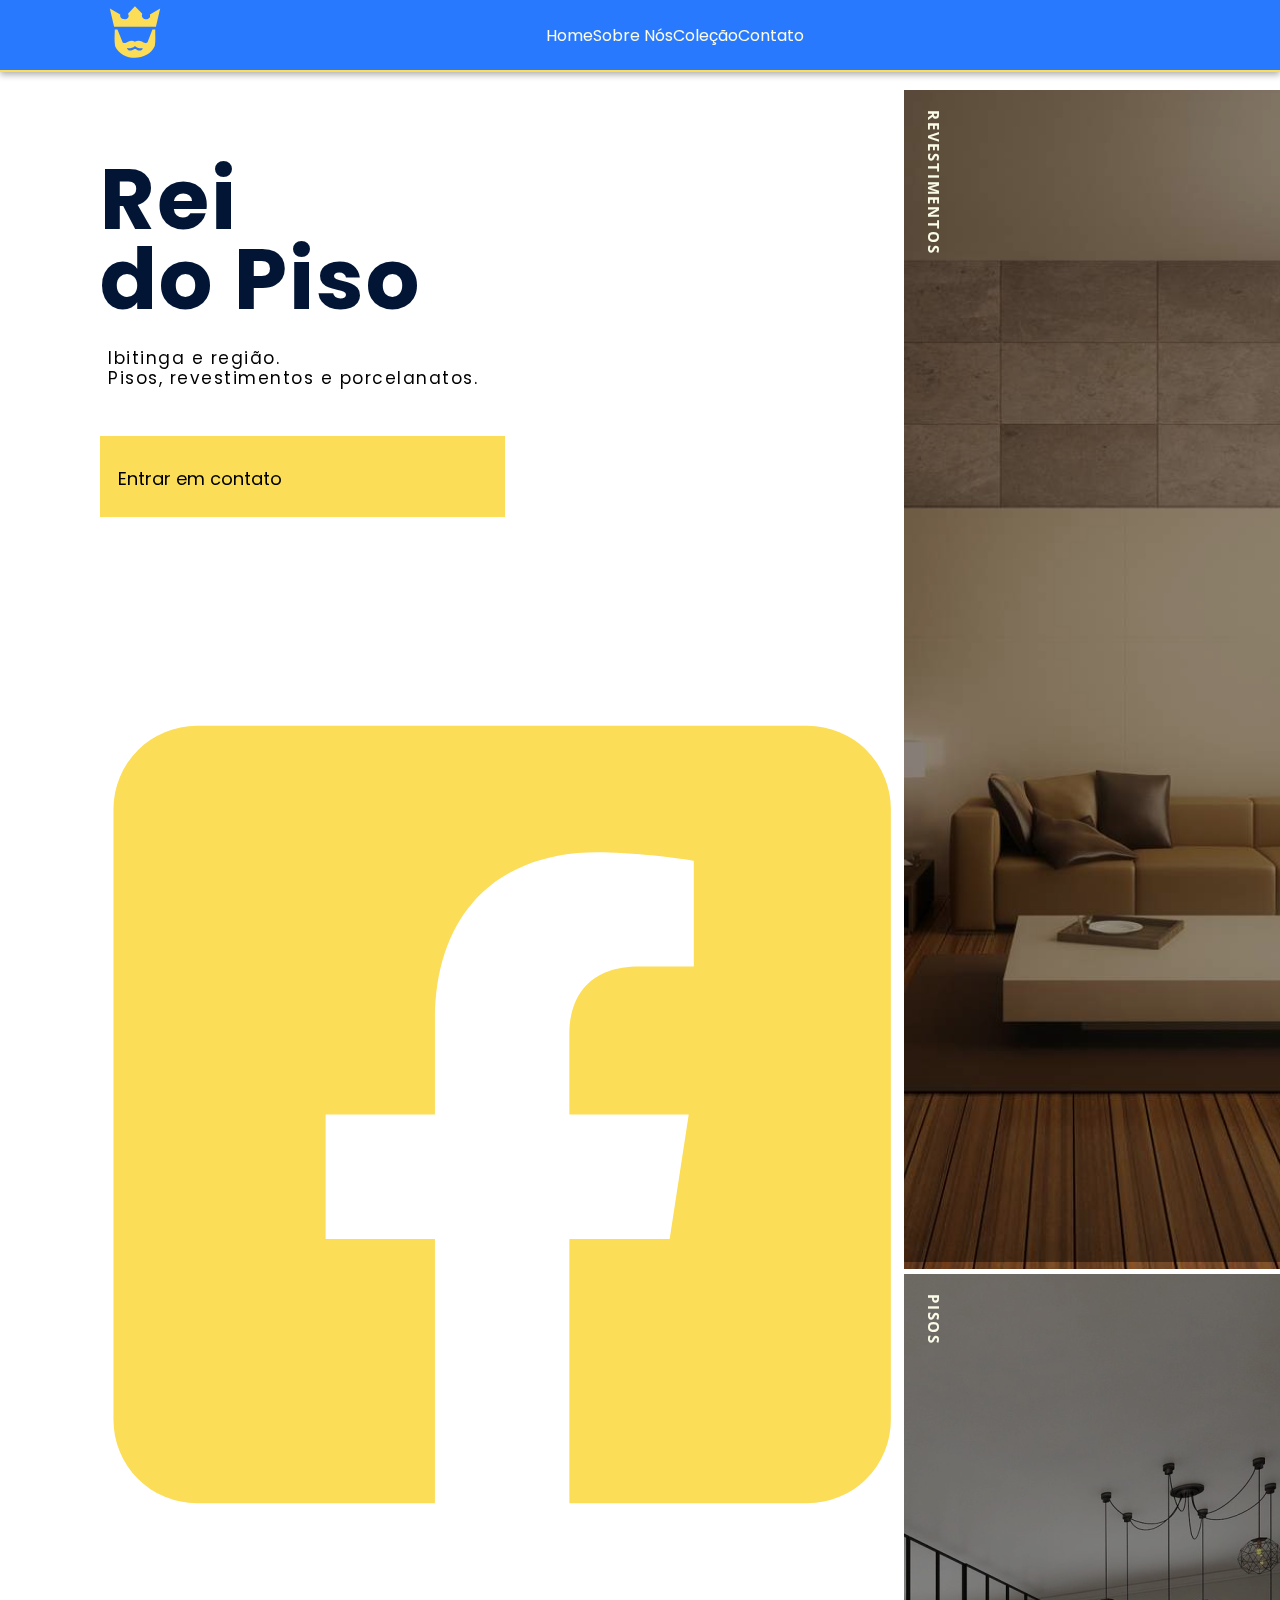
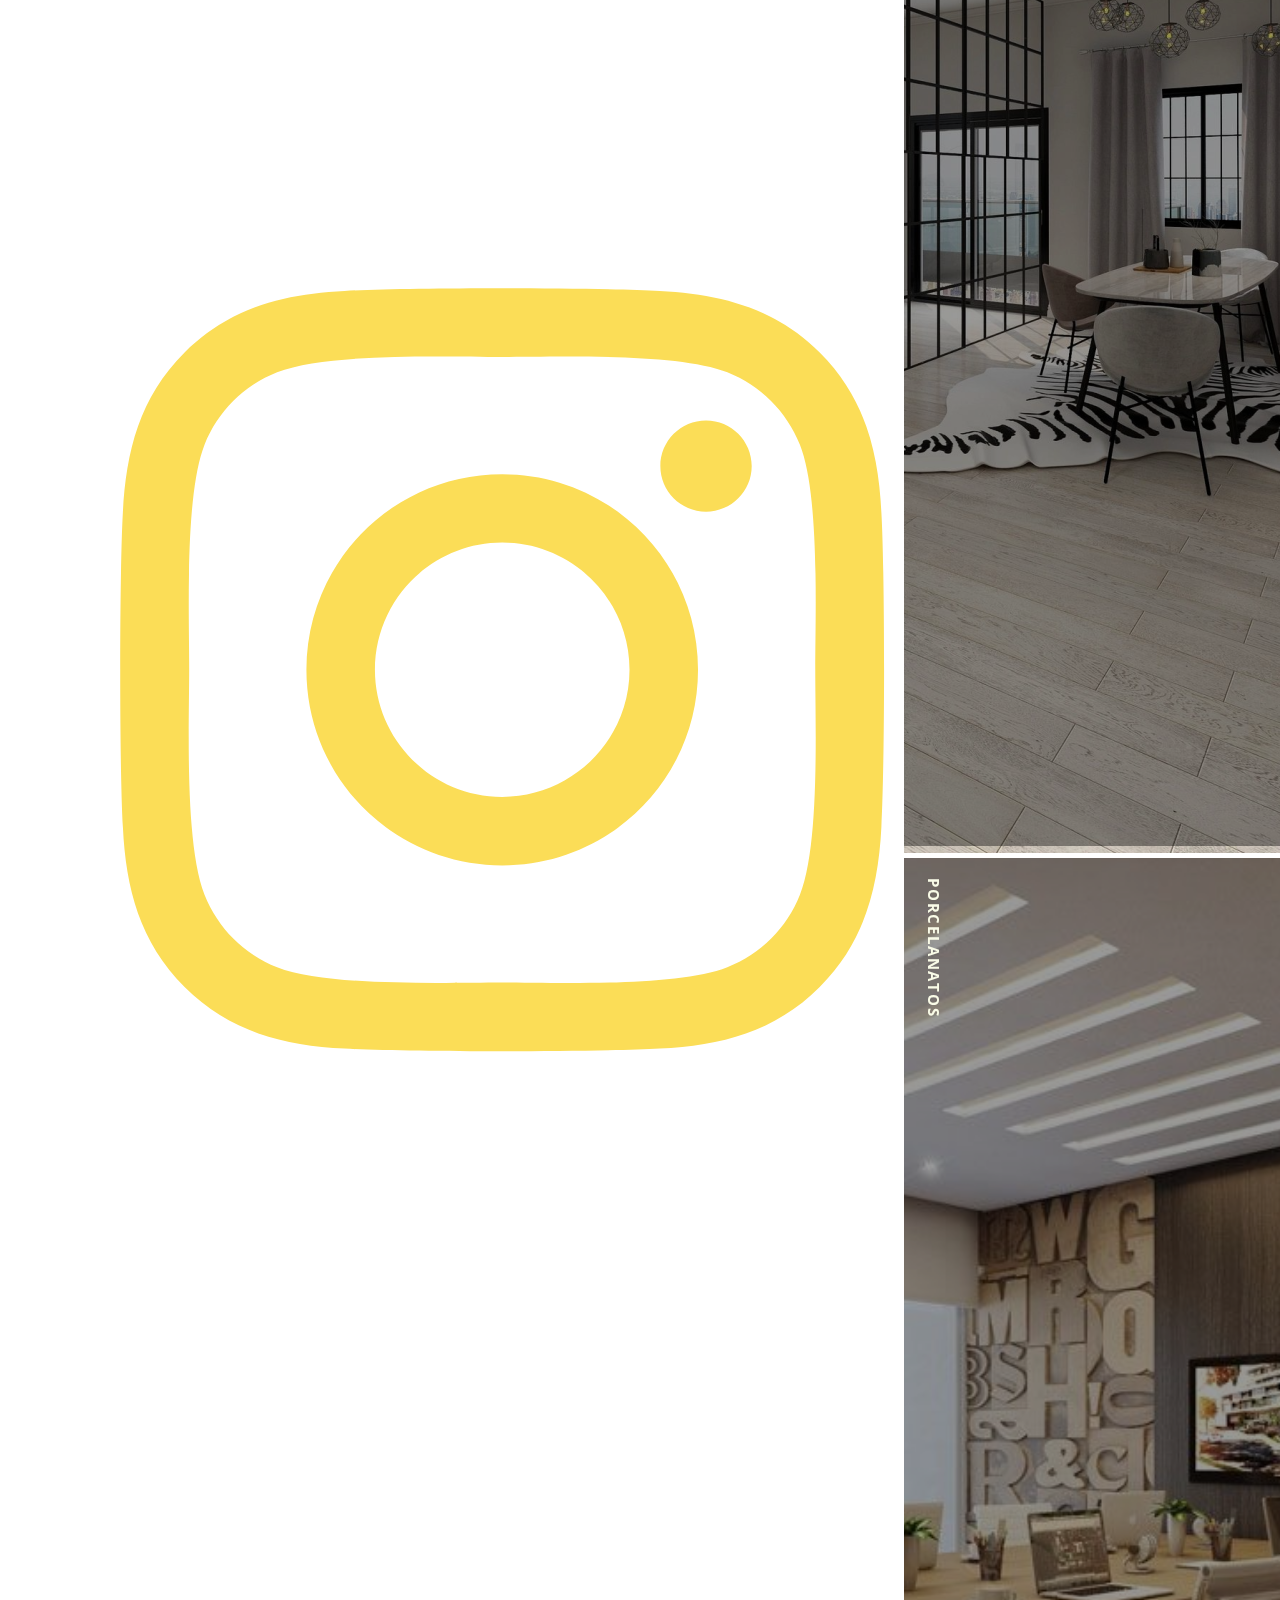
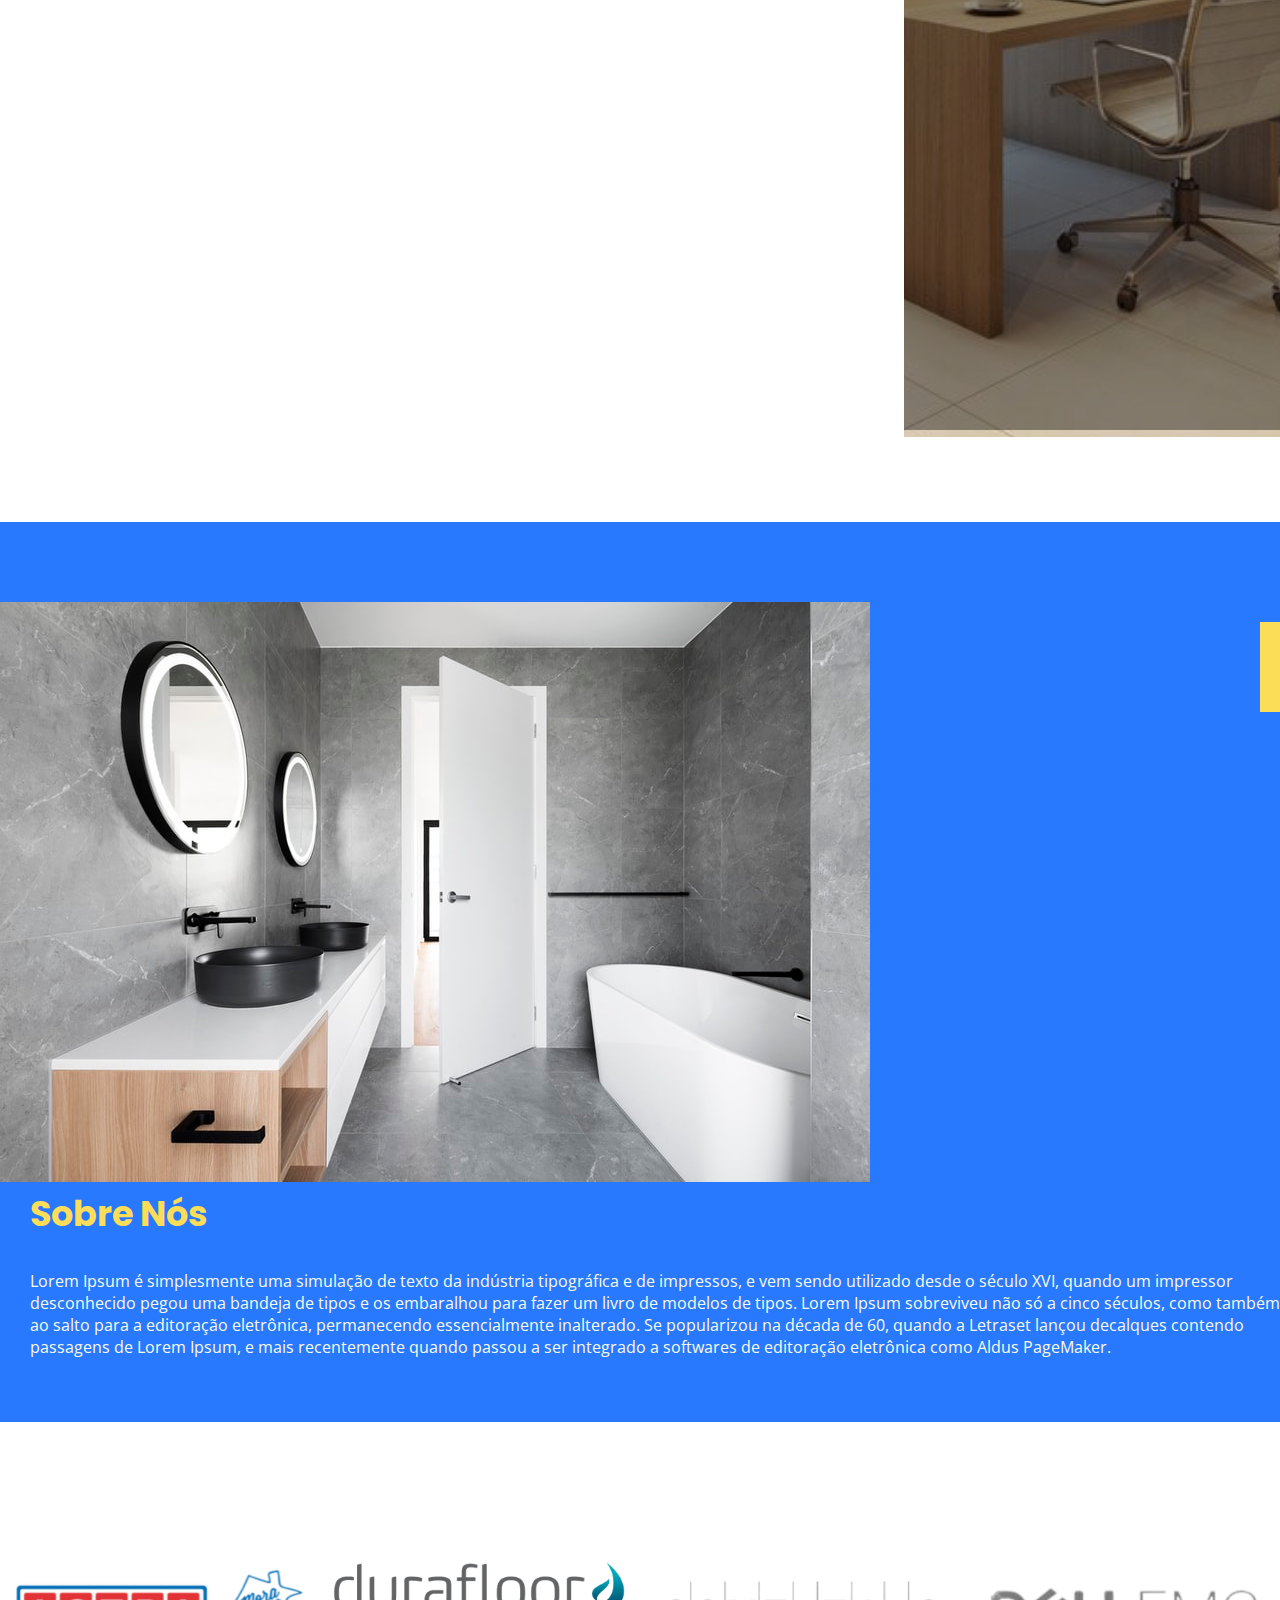
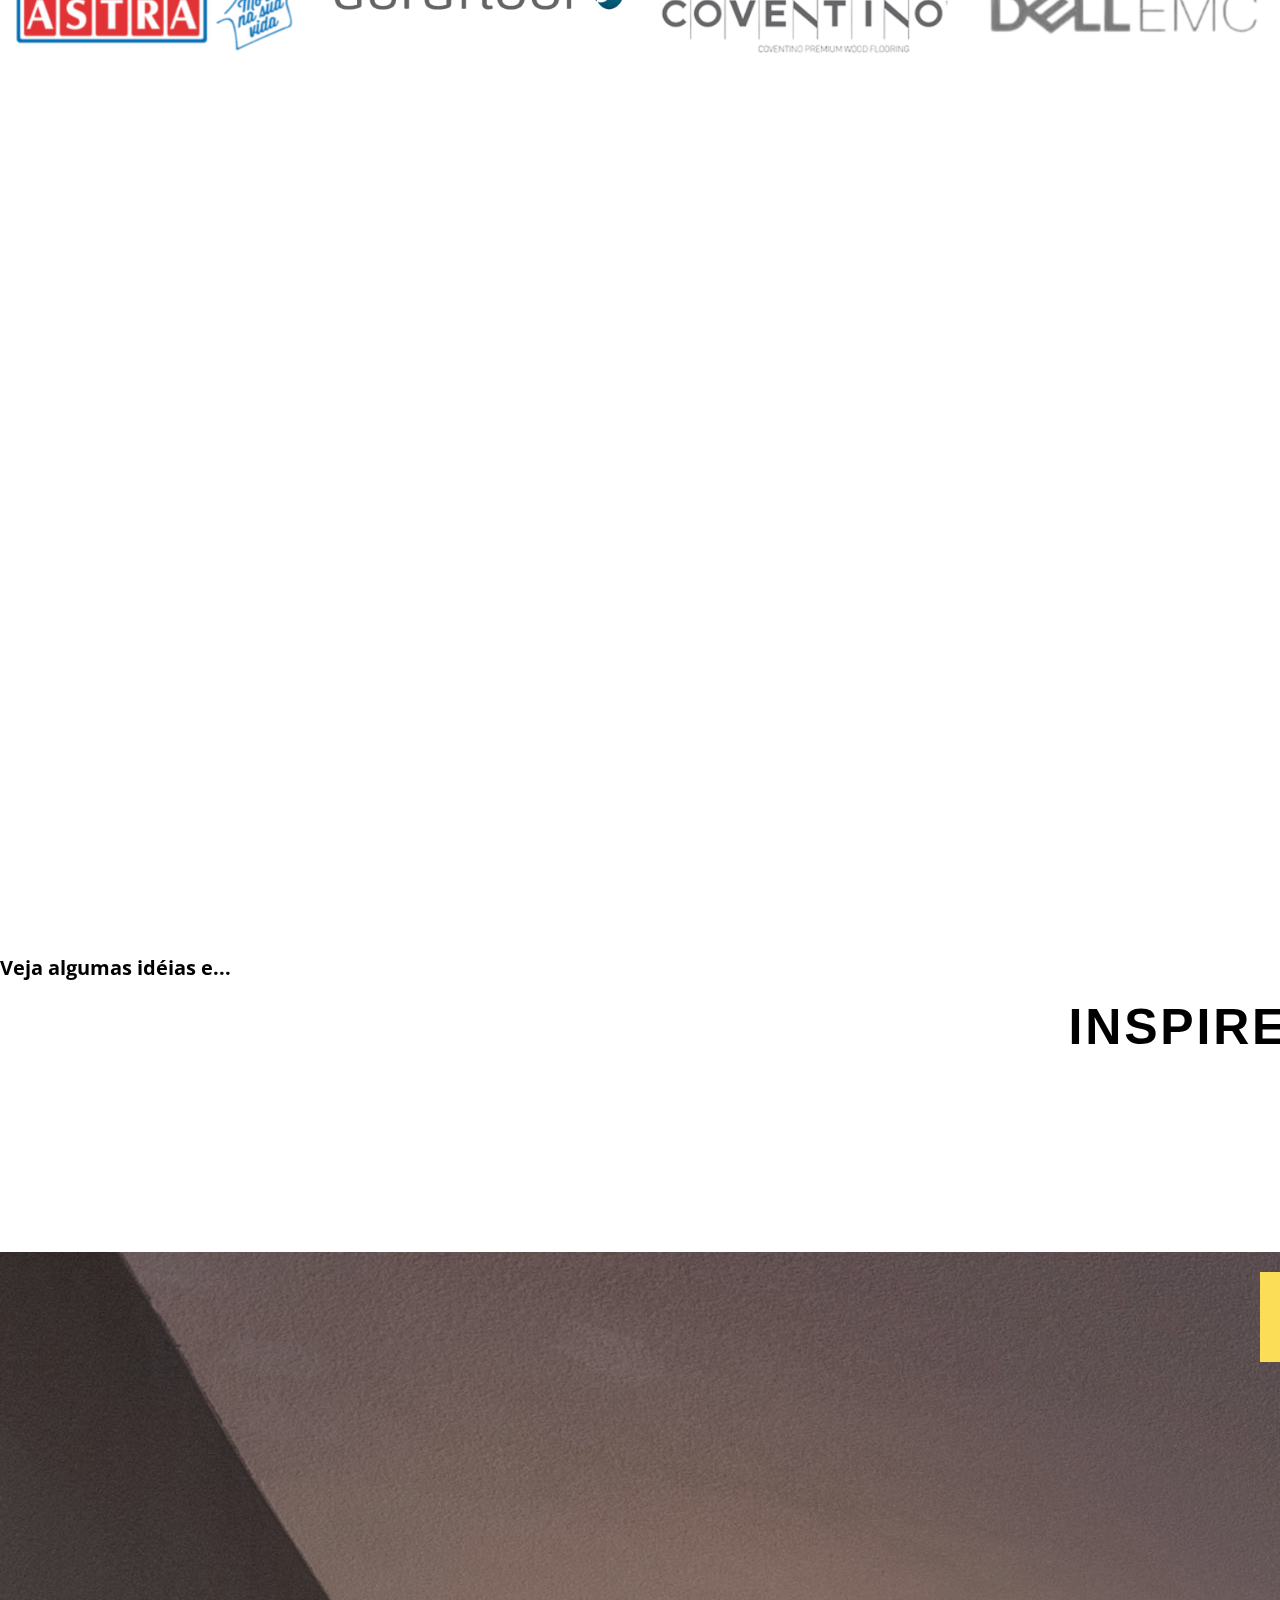
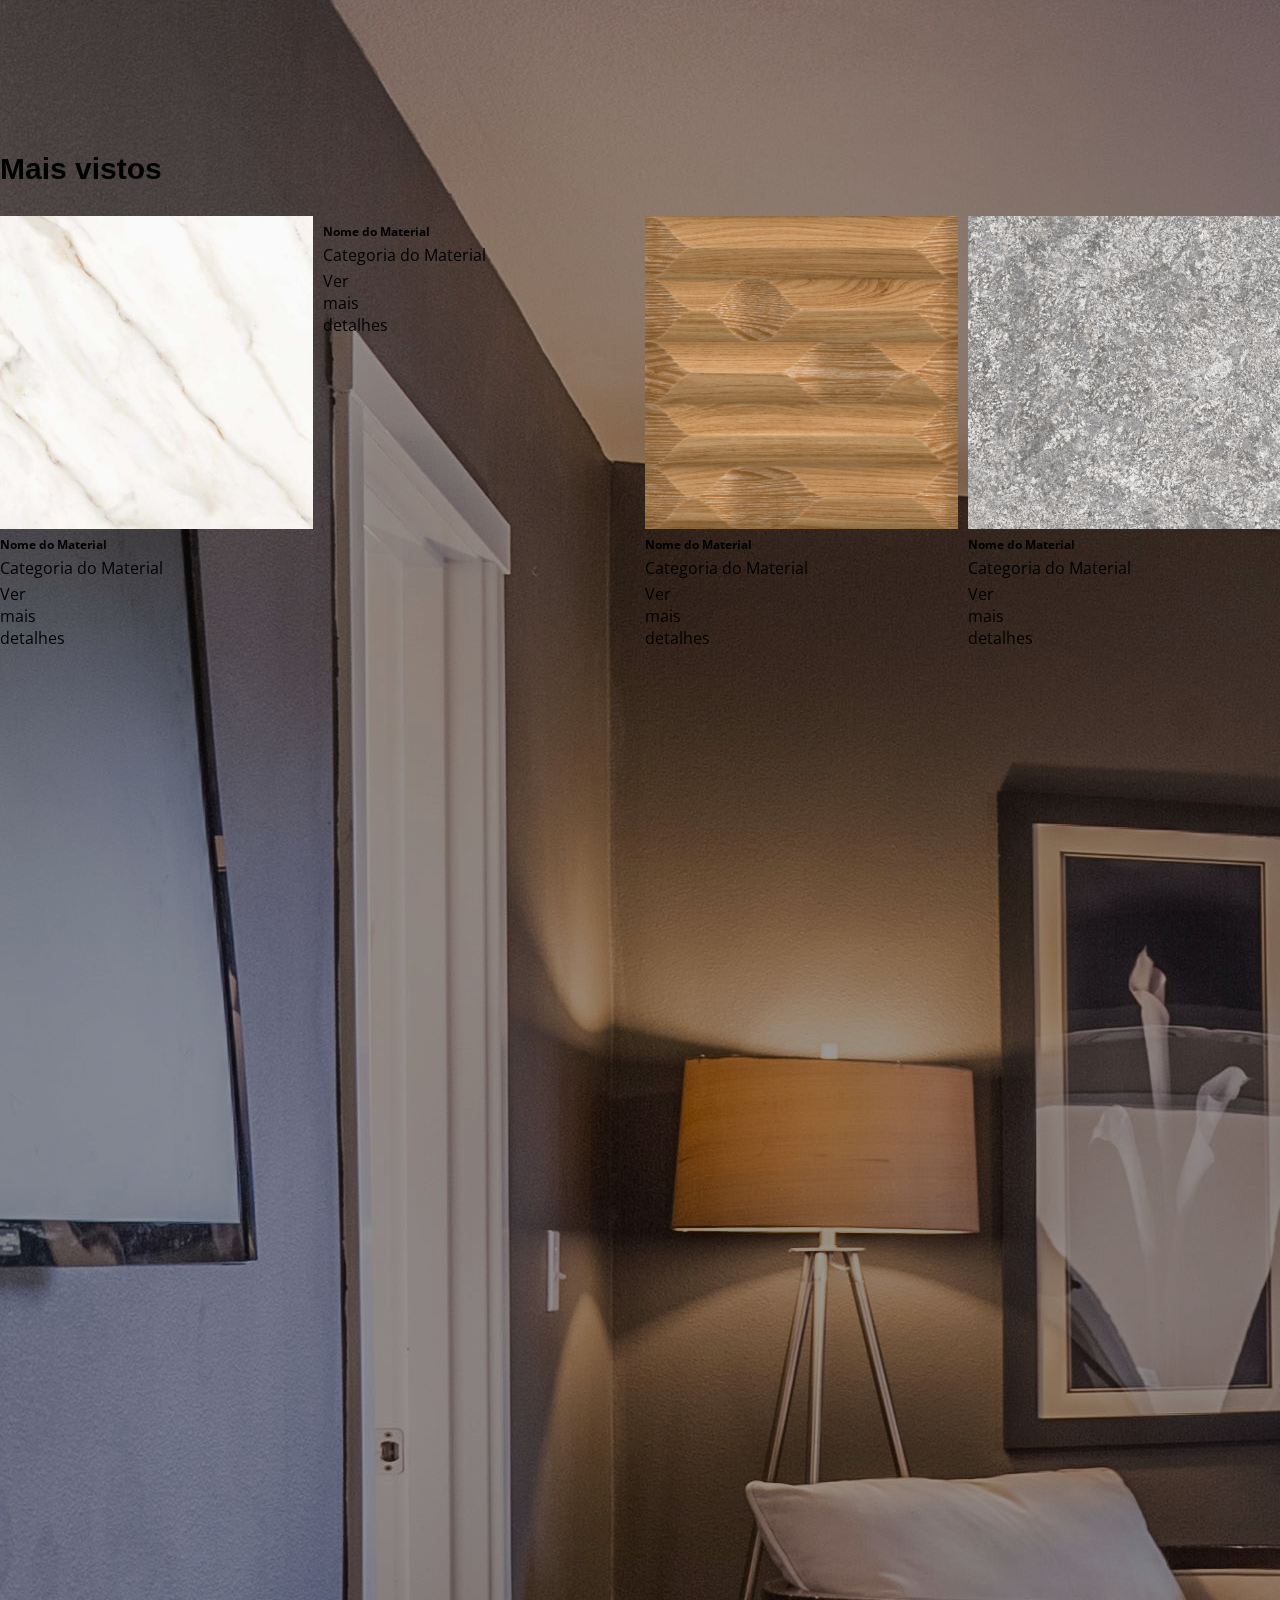
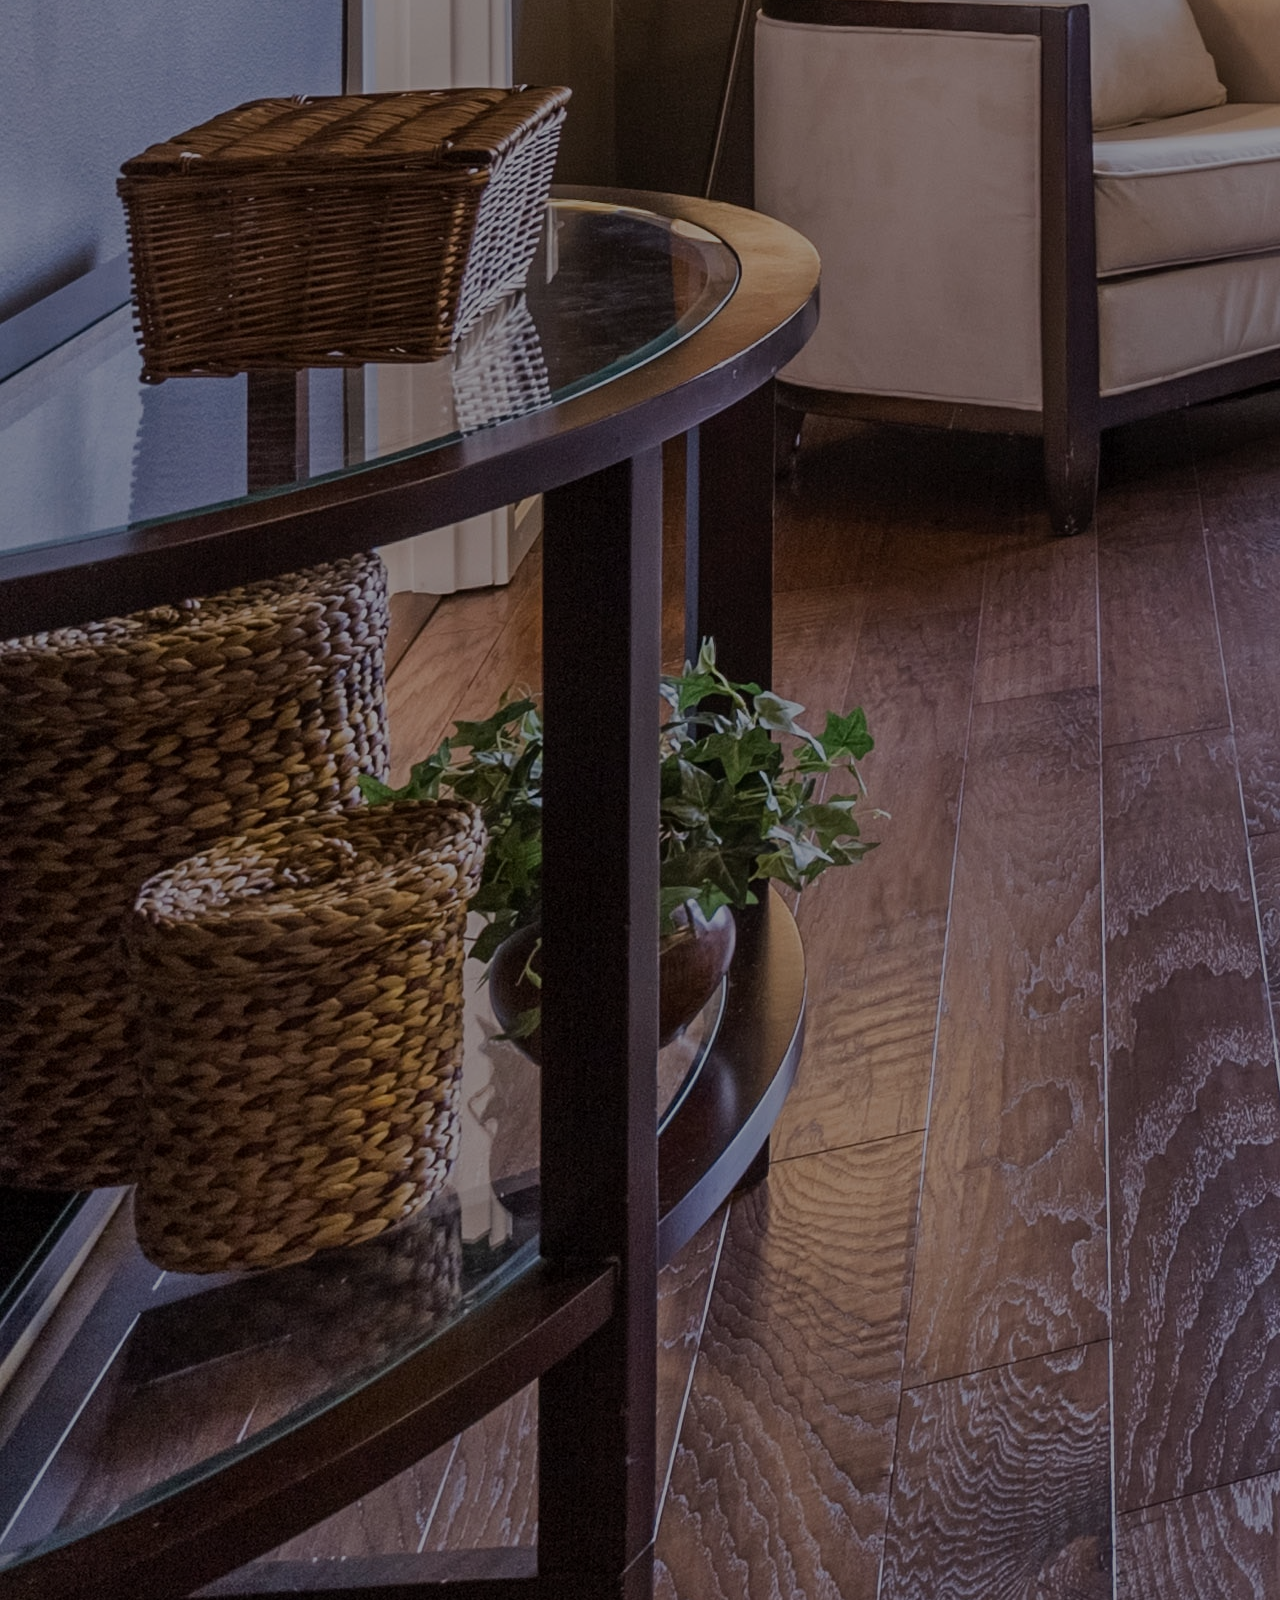
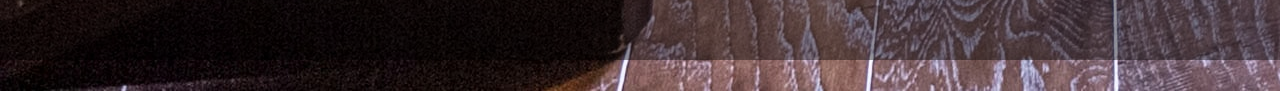
==== index.html @ 4c51e90e "Create a new sections: Home, About and Services" ====
<!DOCTYPE html>
<html lang="en">

<head>
    <meta charset="UTF-8">
    <meta http-equiv="X-UA-Compatible" content="IE=edge">
    <meta name="viewport" content="width=device-width, initial-scale=1.0">
    <title>Document</title>

    <link href="https://fonts.googleapis.com/icon?family=Material+Icons" rel="stylesheet">
    <link rel="stylesheet" href="https://cdn.jsdelivr.net/npm/bulma@0.9.3/css/bulma-rtl.min.css">

    <link rel="stylesheet" href="./assets/css/owl.carousel.min.css">
    <link rel="stylesheet" href="./assets/css/owl.theme.default.min.css">

    <link rel="stylesheet" href="./assets/css/variables.css">
    <link rel="stylesheet" href="./assets/css/global.css">
    <link rel="stylesheet" href="./assets/css/main.css">
</head>

<body>

    <header>
        <nav>
            <div class="navbar">

                <a href="#" class="brand">
                    <img class="image is-96x96" src="./assets/img/logo.svg" alt="Logo O Rei do Piso">
                </a>
                <div class="navbar-menu navbar-end">
                    <ul>
                        <li><a class="navbar-item" href="">Home</a></li>
                        <li><a class="navbar-item" href="">Sobre Nós</a></li>
                        <li><a class="navbar-item" href="">Coleção</a></li>
                        <li><a class="navbar-item" href="">Contato</a></li>
                    </ul>
                </div>

                <a role="button" class="navbar-burger end" aria-label="menu" aria-expanded="false"
                    data-target="navbarBasicExample">
                    <span aria-hidden="true"></span>
                    <span aria-hidden="true"></span>
                    <span aria-hidden="true"></span>
                </a>
            </div>
        </nav>
        <div class="hero">
            <div class="hero_caption">
                <h2>
                    Rei <br> do Piso
                </h2>
                <p>
                   Ibitinga e região. <br> Pisos, revestimentos e porcelanatos.
                </p>

                <button class="button is-my-primary">
                    Entrar em contato
                    <i class="material-icons">whatsapp</i>
                </button>

                <div class="card_my">
                    <div class="is-flex is-flex-direction-row">
                        <a href=""> <img class="image is-24x24" src="./assets/img/desenhando.svg"
                                alt="Link para o Facebook"></a>
                        <a href=""> <img class="image is-24x24" src="./assets/img/icon-instagram.svg"
                                alt="Link para o Instagram"></a>
                    </div>
                </div>

            </div>
            <div class="hero_images">
                <div class="columns">
                    <div class="column ">
                        <div class="box_relative">
                            <img src="./assets/img/bg1.png" alt="">
                            <div class="box_opacity">
                                <span>Revestimentos</span>
                            </div>
                        </div>
                    </div>
                    <div class="column ">
                        <div class="box_relative">
                            <img src="./assets/img/bg2.png" alt="">
                            <div class="box_opacity">
                                <span>Pisos</span>
                            </div>
                        </div>
                    </div>

                    <div class="column ">
                        <div class="box_relative">
                            <img src="./assets/img/bg3.png" alt="">
                            <div class="box_opacity">
                                <span>Porcelanatos</span>
                            </div>
                        </div>
                    </div>
                </div>
            </div>
        </div>
    </header>

    <section id="about">
        <div class="container">
            <div class="columns">
                <div class="column">
                    <div class="about_image">
                        <img loading="lazy" src="./assets/img/bg-about.jpg" alt="">
                        <div class="block"></div>
                    </div>
                </div>
                <div class="column">
                    <div class="about_content">
                        <h2>Sobre Nós</h2>
                        <p>
                            Lorem Ipsum é simplesmente uma simulação de texto da indústria tipográfica e de
                            impressos, e vem sendo utilizado desde o século XVI, quando um impressor desconhecido
                            pegou uma bandeja de tipos e os embaralhou para fazer um livro de modelos de tipos.
                            Lorem Ipsum sobreviveu não só a cinco séculos, como também ao salto para a editoração
                            eletrônica, permanecendo essencialmente inalterado. Se popularizou na década de 60,
                            quando a Letraset lançou decalques contendo passagens de Lorem Ipsum, e mais
                            recentemente quando passou a ser integrado a softwares de editoração eletrônica
                            como Aldus PageMaker.
                        </p>
                    </div>
                </div>
            </div>
        </div>
    </section>

    <!-- <section id="parallax mt-1">
        <img class="thumbnail" src="./assets/img/img-parallax.png" alt="image">
        
    </section> -->

    <section id="products">
        <div class="container">
            <div class="columns">
            </div>
            <div class="owl-carousel">
                <div>
                    <div class="slide_box ">
                        <figure class="image is-128x128">
                            <img src="./assets/img/brands/1.png">
                        </figure>
                    </div>
                </div>
                <div>
                    <div class="slide_box ">
                        <figure class="image is-128x128">
                            <img src="./assets/img/brands/2.png">
                        </figure>
                    </div>
                </div>
                <div>
                    <div class="slide_box ">
                        <figure class="image is-128x128">
                            <img src="./assets/img/brands/3.png">
                        </figure>
                    </div>
                </div>
                <div>
                    <div class="slide_box ">
                        <figure class="image is-128x128">
                            <img src="./assets/img/brands/4.png">
                        </figure>
                    </div>
                </div>
                <div>
                    <div class="slide_box ">
                        <figure class="image is-128x128">
                            <img src="./assets/img/brands/5.png">
                        </figure>
                    </div>
                </div>
                <div>
                    <div class="slide_box ">
                        <figure class="image is-128x128">
                            <img src="./assets/img/brands/6.png">
                        </figure>
                    </div>
                </div>
            </div>
        </div>
    </section>

    <section id="inspiration">
        <div class="container">
            <div class="columns">
                <div class="column is-two-fifths">
                    <div class="inspiration_caption">
                        <h3>Veja algumas idéias e...</h3>
                        <span>INSPIRE-SE</span>
                        <!-- <p>
                          Lorem ipsum dolor sit amet consectetur adipisicing elit. Magnam provident et 
                          sapiente velit autem libero. Animi voluptates blanditiis eum fuga.
                      </p> -->
                    </div>
                </div>
                <div class="column">
                    <div class="inspiration_image">
                        <img src="./assets/img/bg-inspiration.jpg" alt="">
                        <div class="block"></div>
                        <div class="box_opacity"></div>
                    </div>
                </div>
            </div>
        </div>
    </section>

    <section id="specials">
        <div class="container">
            <div class="columns">
                <div class="column is-justify-content-center is-flex">
                    <h2>Mais vistos</h2>
                </div>
            </div>
            <div class="columns owl-carousel">
                <div class="column ">
                    <div class="box ">
                        <img src="./assets/img/products/porcelanato1.jpg" alt="">
                        <div class="box_card">
                            <h3>Nome do Material</h3>
                        </div>
                        <div class="box_card">
                            <span>Categoria do Material</span>
                        </div>
                        <div class="box_card">
                            <a href="">
                                Ver mais detalhes
                                <i class="material-icons">arrow_right_alt</i>
                            </a>
                        </div>
                    </div>
                </div>
                <div class="column ">
                    <div class="box ">
                        <img src="./assets/img/products/piso2.jpg" alt="">
                        <div class="box_card">
                            <h3>Nome do Material</h3>
                        </div>
                        <div class="box_card">
                            <span>Categoria do Material</span>
                        </div>
                        <div class="box_card">
                            <a href="">
                                Ver mais detalhes
                                <i class="material-icons">arrow_right_alt</i>
                            </a>
                        </div>
                    </div>
                </div>
                <div class="column ">
                    <div class="box ">
                        <img src="./assets/img/products/piso3.jpg" alt="">
                        <div class="box_card">
                            <h3>Nome do Material</h3>
                        </div>
                        <div class="box_card">
                            <span>Categoria do Material</span>
                        </div>
                        <div class="box_card">
                            <a href="">
                                Ver mais detalhes
                                <i class="material-icons">arrow_right_alt</i>
                            </a>
                        </div>
                    </div>
                </div>
                <div class="column ">
                    <div class="box ">
                        <img src="./assets/img/products/piso4.jpg" alt="">
                        <div class="box_card">
                            <h3>Nome do Material</h3>
                        </div>
                        <div class="box_card">
                            <span>Categoria do Material</span>
                        </div>
                        <div class="box_card">
                            <a href="">
                                Ver mais detalhes
                                <i class="material-icons">arrow_right_alt</i>
                            </a>
                        </div>
                    </div>
                </div>
                <div class="column ">
                    <div class="box ">
                        <img src="./assets/img/products/piso5.jpg" alt="">
                        <div class="box_card">
                            <h3>Nome do Material</h3>
                        </div>
                        <div class="box_card">
                            <span>Categoria do Material</span>
                        </div>
                        <div class="box_card">
                            <a href="">
                                Ver mais detalhes
                                <i class="material-icons">arrow_right_alt</i>
                            </a>
                        </div>
                    </div>
                </div>
                <div class="column ">
                    <div class="box ">
                        <img src="./assets/img/products/piso6.jpg" alt="">
                        <div class="box_card">
                            <h3>Nome do Material</h3>
                        </div>
                        <div class="box_card">
                            <span>Categoria do Material</span>
                        </div>
                        <div class="box_card">
                            <a href="">
                                Ver mais detalhes
                                <i class="material-icons">arrow_right_alt</i>
                            </a>
                        </div>
                    </div>
                </div>
            </div>
        </div>
    </section>




    <!-- <section id="contact">
    <div class="container">
        <div class="columns">
            <div class="column">
                <iframe src="https://www.google.com/maps/embed?pb=!1m18!1m12!1m3!1d3705.627909567377!2d-48.82156828542848!3d-21.755946403285996!2m3!1f0!2f0!3f0!3m2!1i1024!2i768!4f13.1!3m3!1m2!1s0x94bf29dd7a917c59%3A0x755dd295fdf55a35!2sAv.%20Jo%C3%A3o%20Silvestre%20Cust%C3%B3dio%2C%20782%20-%20Bela%20Vista%2C%20Ibitinga%20-%20SP%2C%2014940-000!5e0!3m2!1spt-BR!2sbr!4v1643736384553!5m2!1spt-BR!2sbr" width="600" height="450" style="border:0;" allowfullscreen="" loading="lazy"></iframe>
            </div>
            <div class="column">
                <div class="box">

                </div>
            </div>
        </div>
    </div>
</section> -->

    <script src="./assets/js/jquery.js"></script>
    <script src="./assets/js/owl.carousel.min.js"></script>
    <script src="./assets/js/scriptOwlCarousel.js"></script>
    <script src="./assets/js/simpleParallax.min.js"></script>
    <script src="./assets/js/parallax.js"></script>
</body>

</html>
---- assets/css/variables.css ----
/* :root{
        --body_bg_color: #22212C;
        --text_color: #d1cee1;
        --bg_cards: #302F3D;
        --bg_techs: #CB92B1;
        --amber: #fbdd57;   
        --text_dark: #837e9f;
}

:root{
        --body_bg_color: #2979ff;
        --text_color: #0a0833;
        --bg_cards: #302F3D;
        --bg_techs: #CB92B1;
        --amber: #fbdd57;   
        --text_dark: #837e9f;
        --primary_color:#283593;
        --light_text:#f0eef6;
} */

:root{
        --primary_color: #2979ff;
        --text_light:  #f9fbe7;
        --text_grey: #837e9f;
        --text_black: #263238;
        --text_details: #fbdd57;
        --text_hover: #CB92B1;
        --text_tile: #021535;


        --bg-light: #fafafa;

}
---- assets/css/global.css ----
@import url('https://fonts.googleapis.com/css2?family=Open+Sans&family=Poppins:wght@500;700&display=swap');

/* 
font-family: 'Open Sans', sans-serif;
font-family: 'Poppins', sans-serif;
 */

 *{
     margin: 0;
     padding: 0;
     box-sizing: border-box;
     border: none;
     text-decoration: none;
     list-style: none;
 }

 body{
    height: 100vh;
    background: var(--bg_light);
 }
 html{
    font-size: 62.5%;
    scroll-behavior: smooth;
 }
 :target {
    scroll-margin-top: .8em;
  }
 body,
button,
input,
textarea{
    /* intervalo de tamanho min, padrão e máximo */
   font-size: clamp(14px, 1.6rem, 2vw);
   font-family: 'Open Sans', sans-serif;
}
 .column-0{
     padding: 0;
     margin: 0;
 }

 .is-my-primary{
     background: var(--text_details);
     border: var(--amber);
     
 }
 .shadow{
    filter: drop-shadow(0px 4px 4px rgba(0, 0, 0, 0.25));
 }
 .box_relative{
     position: relative;
 }
 .mt-1{
     margin-top: 5rem!important;
 }
 .box{
     background: var(--light_text);
 }
 .button{
     padding: 2.5rem 1.8rem;
     font-size: 1.8rem!important;
     font-weight: 400;
     font-family: 'Poppins', sans-serif;
 }
 .button i{
     margin-left: .8rem;
 }


 .scroll,
section{
 position: relative;
 width: 100%;
 height: 100%;
 left: 0;
 top: 0;
 transition: all .6s ease-in-out;
 -webkit-transition: all .6s ease-in-out;
}
---- assets/css/main.css ----
/*----------------- NAVBAR ----------------- */
.navbar {
    width: min(1380px, 100%);
    height: 7.2rem;
    background: var(--primary_color);
    display: flex;
    justify-content: space-between;
    padding: .9rem 10rem;
    align-items: center;
    margin-bottom: 1rem;
    border-bottom: 2px solid var(--text_details);
    filter: drop-shadow(0px 3px 3px rgba(0, 0, 0, 0.3));
    position: fixed;
}

.navbar ul {
    display: flex;
}

.navbar a {
    color: var(--text_light);
    font-family: 'Poppins', sans-serif;

}
.navbar a:hover {
   background: var(--primary_color);
   color: var(--text_details);
   transition: ease .7s;
}
.navbar a.brand img{
   width: 7rem;
   height: 7rem;
}



/*------------------ HERO --------------------- */

.hero {
    width: min(138rem, 100%);
    max-width: 1380px;
    display: flex;
    flex-direction: row;
    padding: 9rem 10rem 0 10rem;

}

.hero_caption {
    flex: 1;
    margin-top: 7rem;
    position: relative;
}

.hero_caption h2 {
    font-size: 8.5rem;
    font-family: 'Poppins', sans-serif;
    font-weight: 700;
    letter-spacing: .2rem;
    color: var(--text_tile);
    line-height: 8rem;

}

.hero_caption span {
    font-size: 2.5rem;
    font-weight: 700;
    display: block;
    margin: 1rem;
 
}
.hero_caption p {
    font-size: 1.7rem;
    line-height: 2rem;
    letter-spacing: 1.5px;
    margin: 2rem 0 4rem 0;
    font-family: 'Poppins', sans-serif;
    padding: .8rem;
}

.hero_images {
    flex: 2;
}
.hero_images span{
    color: var(--text_light);
}
.box_opacity {
    position: absolute;
    background: rgba(0, 0, 0, .4);
    width: 100%;
    min-height: 99%;
    top: 0;
    left: 0;
    cursor: pointer;
    transition: ease 1s;
}

.box_opacity:hover {
    transition: ease 1s;
    background: rgba(0, 0, 0, .9);
}

.box_opacity span {
    writing-mode: vertical-rl;
    text-transform: uppercase;
    padding: 2rem;
    font-size: 1.5rem;
    font-weight: 700;
    letter-spacing: 1.8px;
}

.box_social{
    display: flex;
    align-items: center;
    color: var(--text_dark);
}
.box_social a{
    color: var(--text_black);
    font-size: 1.5rem;
}
.box_social a:hover{
    color: var(--text_hover);
    transition: color .3s;
}
.box_social img{
  margin-right: 1.6rem;
}
.card_my {
    background: var(--body_bg_color);
    margin-top:3.5rem;
    box-shadow: none;
}

.card_my div {
    padding: .5rem;
    font-size: .95rem;
}

/*-------------------------- ABOUT --------------------------*/
#about {
    margin: 8rem 0;
    padding: 8rem 0;
    background: var(--primary_color);
}

.about_image {
    position: relative;
}

.block {
    width: 4rem;
    min-height: 9rem;
    background: var(--text_details);
    position: absolute;
    top: 2rem;
    right: -2rem;
    z-index: 1000;
}
.block.small{
    width: 4rem;
    min-height: 9rem;
    background: var(--text_details);
    position: absolute;
    top: 3rem;
    right: 1rem;
    z-index: 1000;
}

.about_content {
    padding-left: 3rem;
}

.about_content h2 {
    font-size: 3.5rem;
    font-family: 'Poppins', sans-serif;
    color: var(--text_details);
    margin-bottom: 3rem;
}
.about_content p {
    font-size: 1.6rem;
    color: var(--text_light);
}

/*--------------------------- SERVICES ----------------------------- */
#services{
    margin: 8rem 0;
    padding: 8rem 0; 
}
.box_service{
    display: flex;
    flex-direction: column;
}
.service_item{
    display: flex;
    align-items: center;
    margin-bottom: 4.5rem;
    border-bottom: 2px solid var(--text_light);
    padding-bottom: 2rem;
}
.service_icon{
    width: 6rem;
    height: 6rem;
    border-radius: 50%;
    background: var(--primary_color);
    display: flex;
    align-items: center;
    justify-content: center;
}
.service_icon i{
  color: var(--text_details);
  font-size: 3rem;
}
.service_caption{
    margin-left: 2rem;
}
.service_caption span{
   font-size: 2.8rem;
   cursor: pointer;
   transition: color .3s;
}
.service_caption span:hover{
   color: var(--text_hover);
}
.tab_services{
    display: none;
}
.tab_services figure{
    padding: 2rem;
    margin-top: -2rem;
    filter: drop-shadow(2px 6px 6px rgba(0, 0, 0, 0.4));
}
.tab_services h2{
    font-size: 3.5rem;
    font-family: 'Poppins', sans-serif;
    color: var(--text_tile);
    margin-bottom: 3rem;
}
.tab_services button{
    margin-top: 2rem;
}




#products {
    margin-top: 5rem;
    /* background: var(--bg_cards); */
    padding-top: 5rem;
    margin-top: 0;
}

#products h2 {
    font-size: 3rem;
    /* margin-left: 1rem; */
    font-family: 'Merriweather Sans', sans-serif;
    color: var(--amber);
}

.products_box {
    margin-top: 5rem;
}

.slide_box {
    display: flex;
    justify-content: center;
    align-items: center;
    padding: 1rem;
}

.slide_box img {
    width: 20%;
}

#parallax {
    width: 100%;
    min-height: 10rem;
    margin-top: 5rem;

}

.owl-dot {
    background: var(--bg_techs);
}

#exemples {
    margin-top: 5rem;
}

.inspiration_image {
    position: relative;
}

.inspiration_caption {
    position: relative;
    display: flex;
    align-items: center;
    min-height: 50vh;

}

.inspiration_caption p {
    margin-top: 12rem;
}

.inspiration_caption h3 {
    margin-top: -12rem;
    font-size: 2rem;
    /* color: var(--amber); */
}

.inspiration_caption span {
    font-size: 5rem;
    font-family: 'Merriweather Sans', sans-serif;
    font-weight: 700;
    line-height: 15px;
    letter-spacing: 2.8px;
    position: absolute;
    right: -10rem;
    z-index: 999;
    color: var(--amber);
}
#specials{
    padding-top: 5rem;
}
#specials h2{
    font-size: 3rem;
    /* margin-left: 1rem; */
    font-family: 'Merriweather Sans', sans-serif;
    margin-bottom: 3rem;

}
.box_card{
    display: flex;
    align-items: center;
    padding: .2rem 0;
}
.box_card h3 {
    font-weight: 700;
    color: var(--text_color);
    font-size: 1.2rem;
    margin-top: .5rem;
    max-width: 25ch;
    overflow: hidden;
    text-overflow: ellipsis;
    white-space: nowrap;
}
.box_card span {
   color: var(--text_dark);
}
.box_card a {
   color: var(--text_color);
   font-weight: 400;
   display: flex;
   align-items: center;
}
.box_card a:hover {
   color: var(--bg_techs);
}
.box_card a i{
   font-size: 2rem;
   margin-left: 1rem;
}
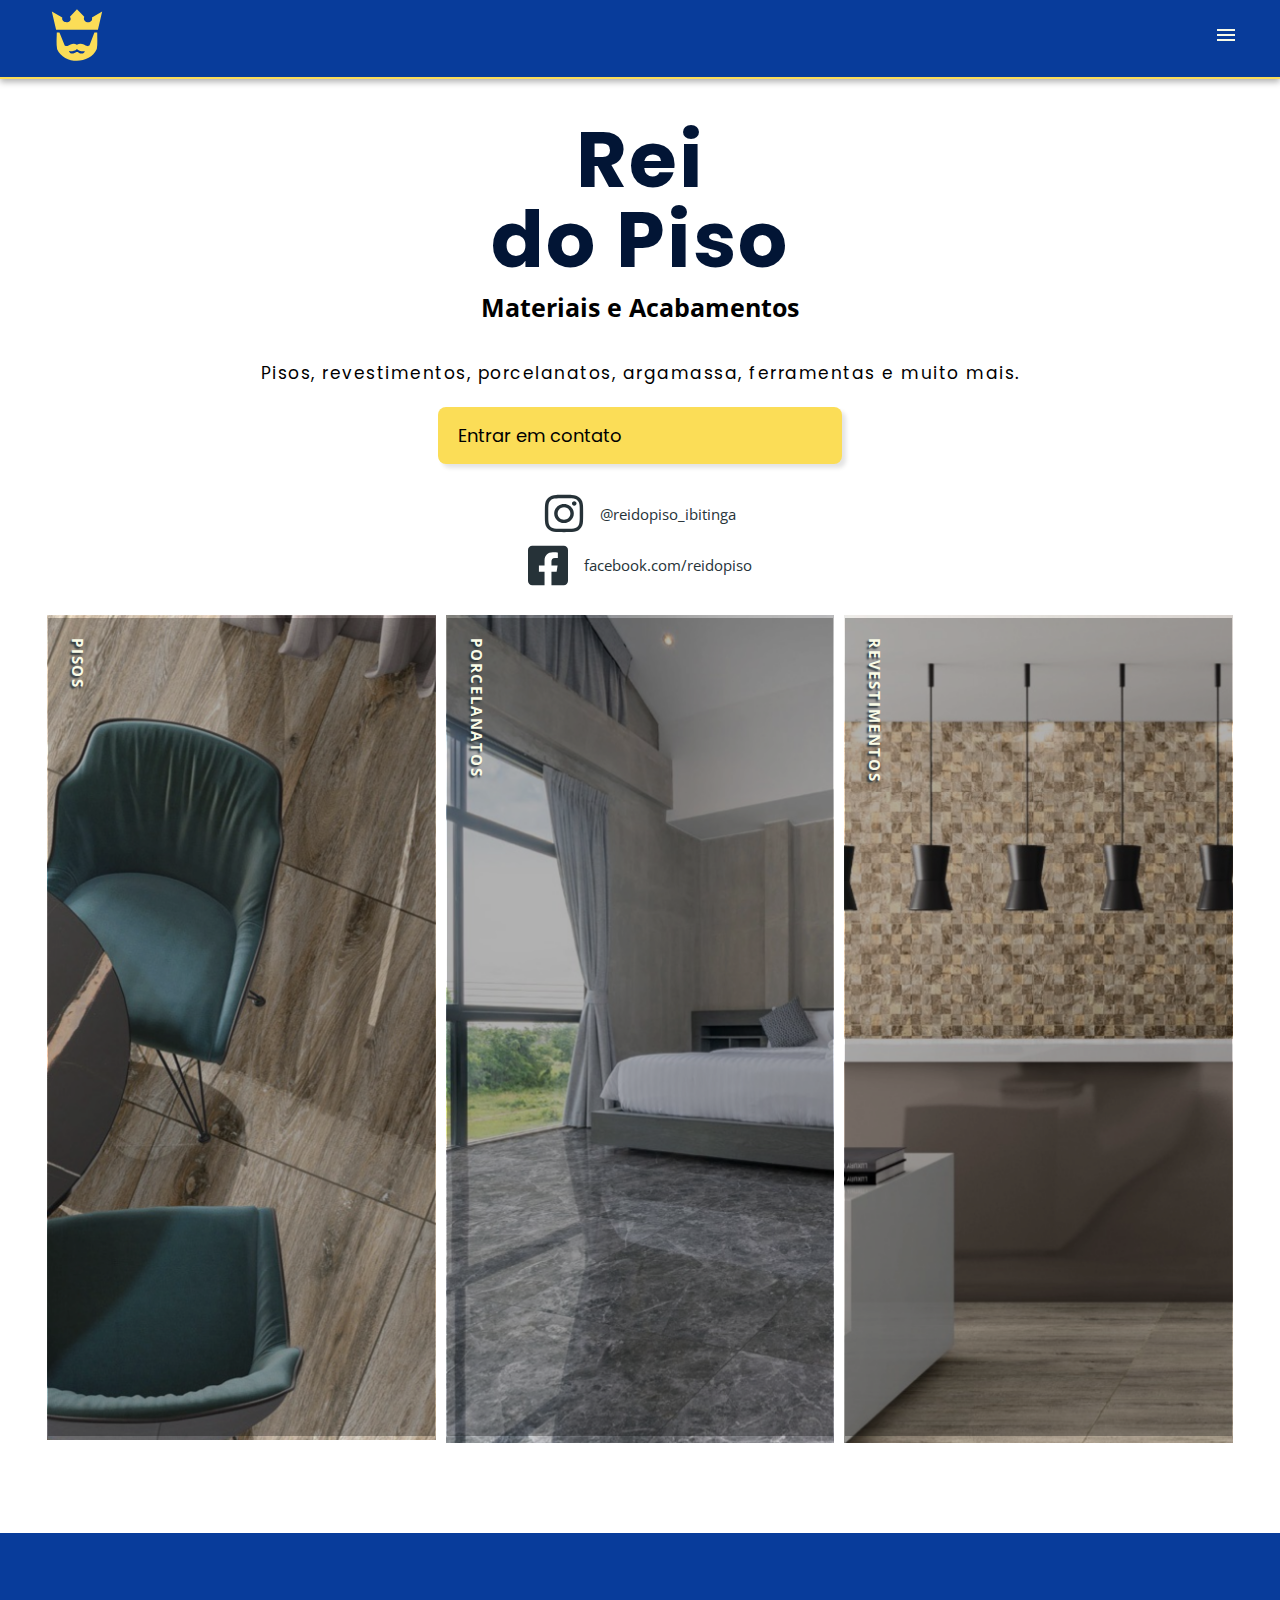
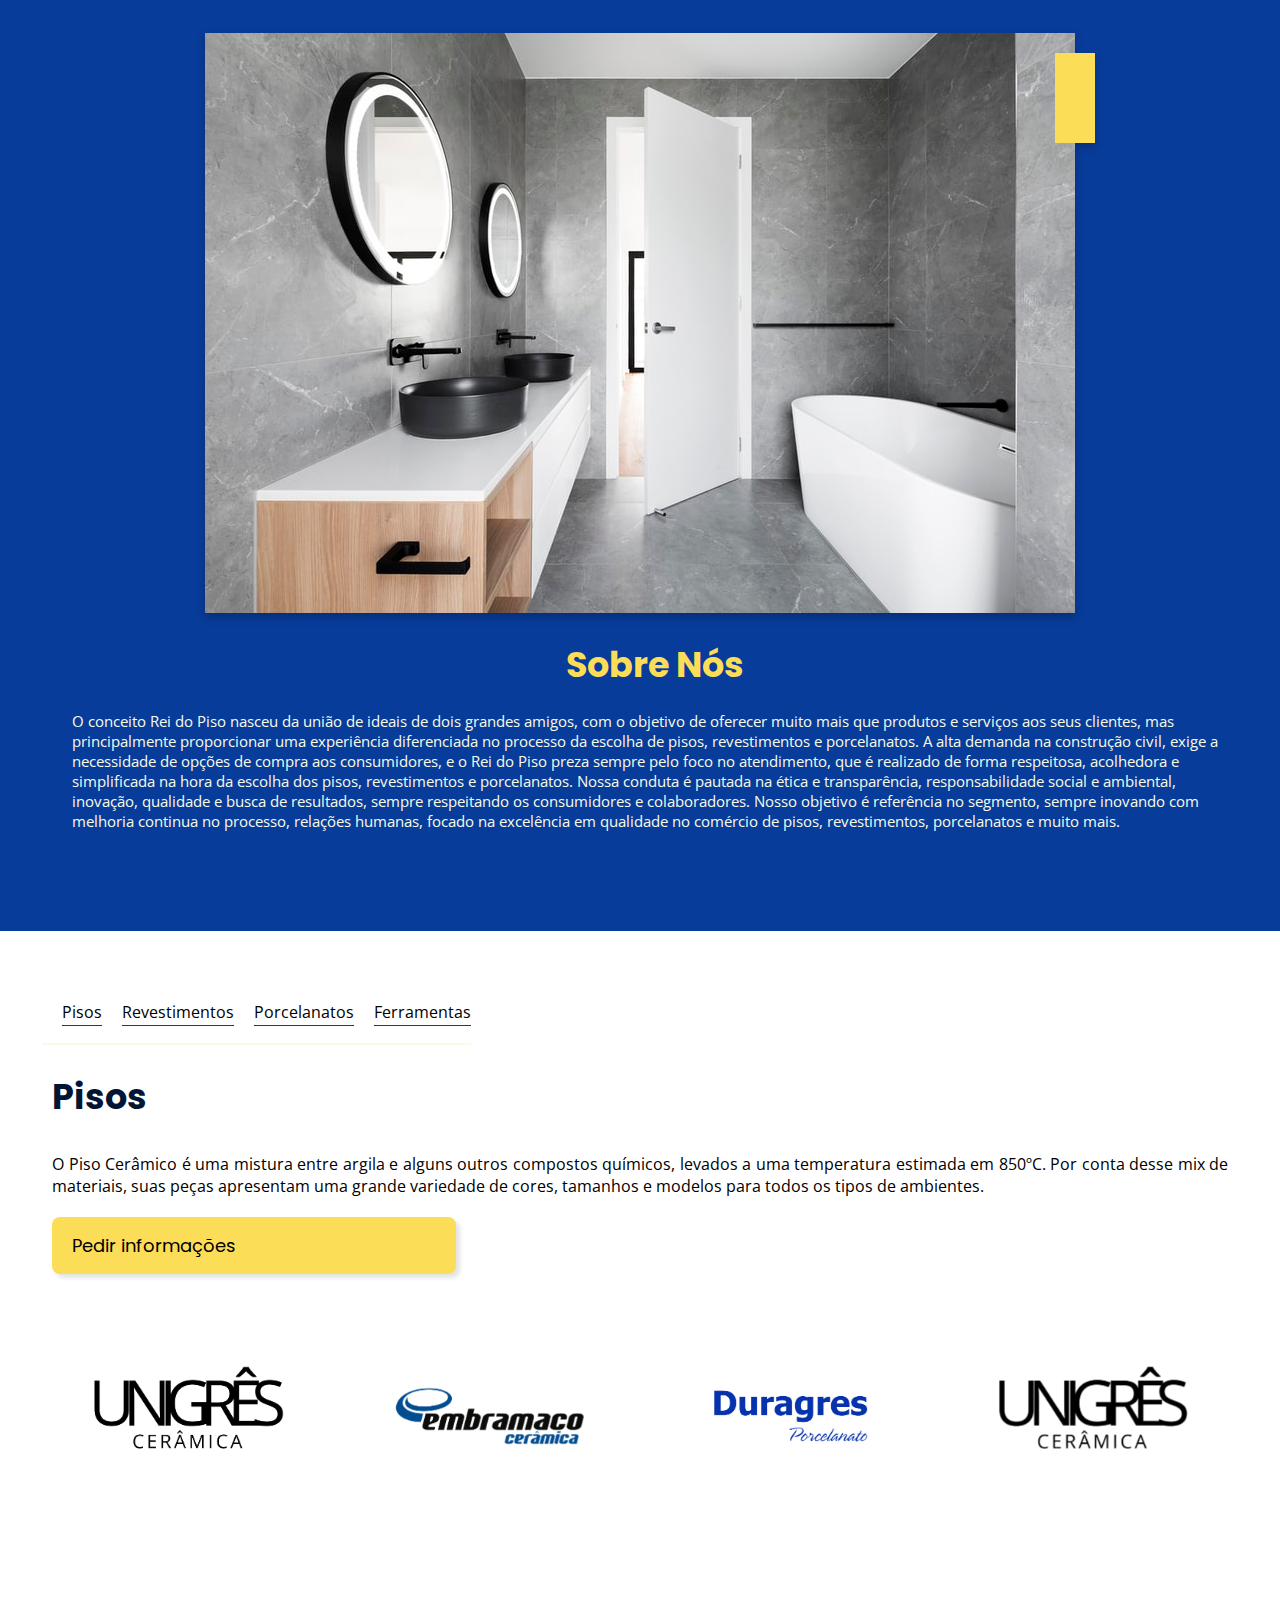
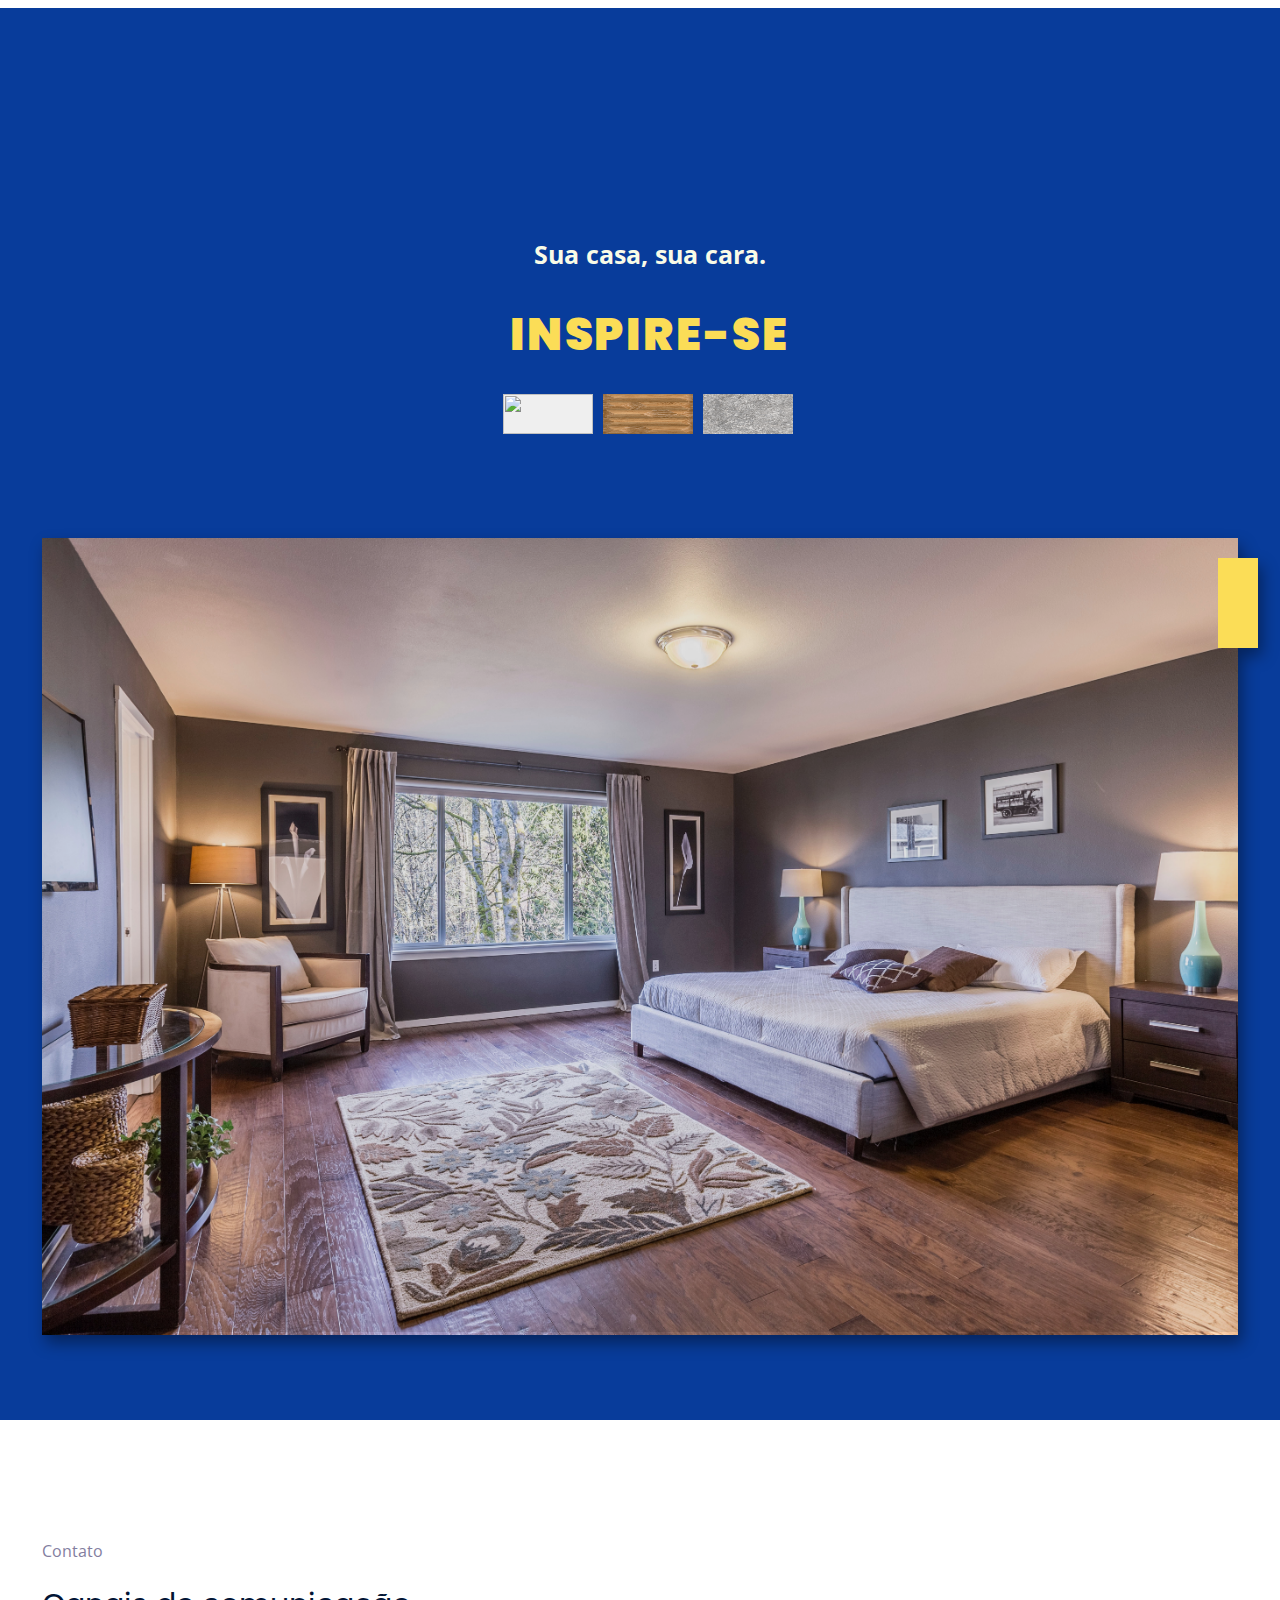
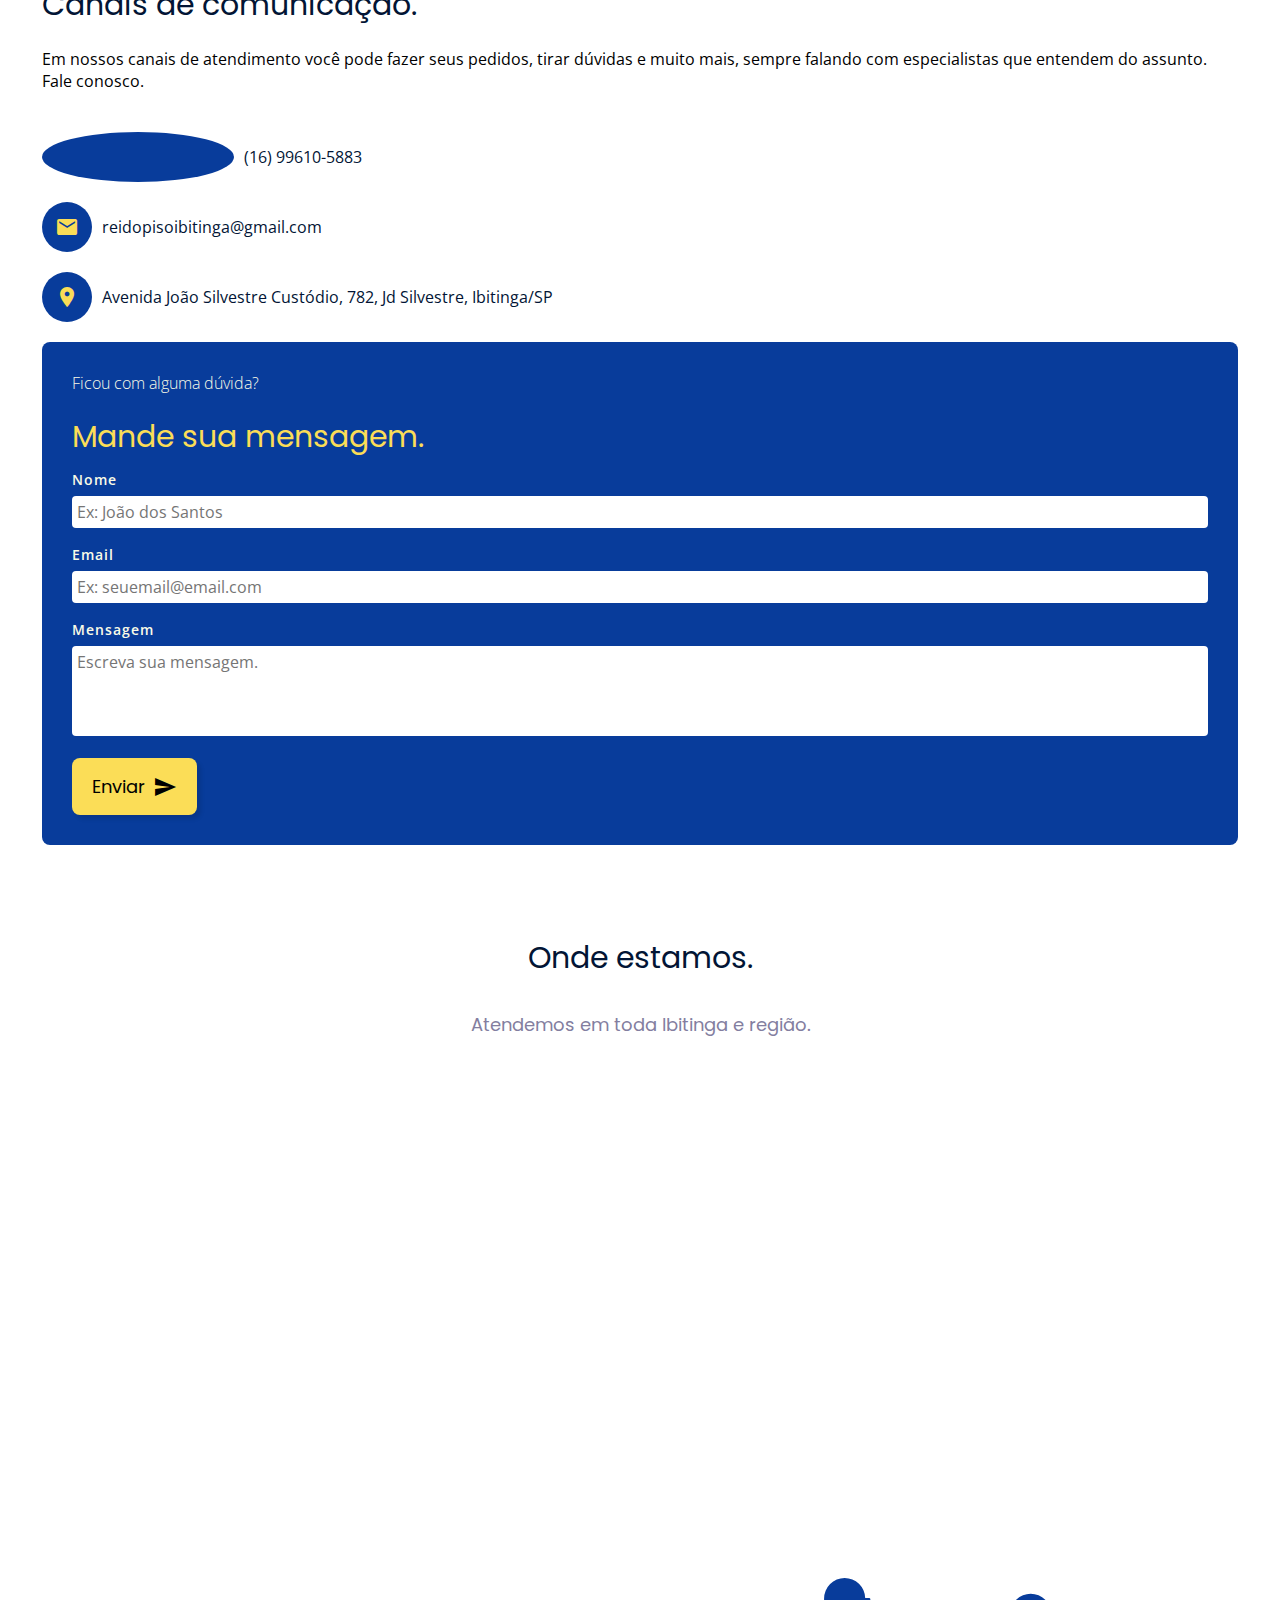
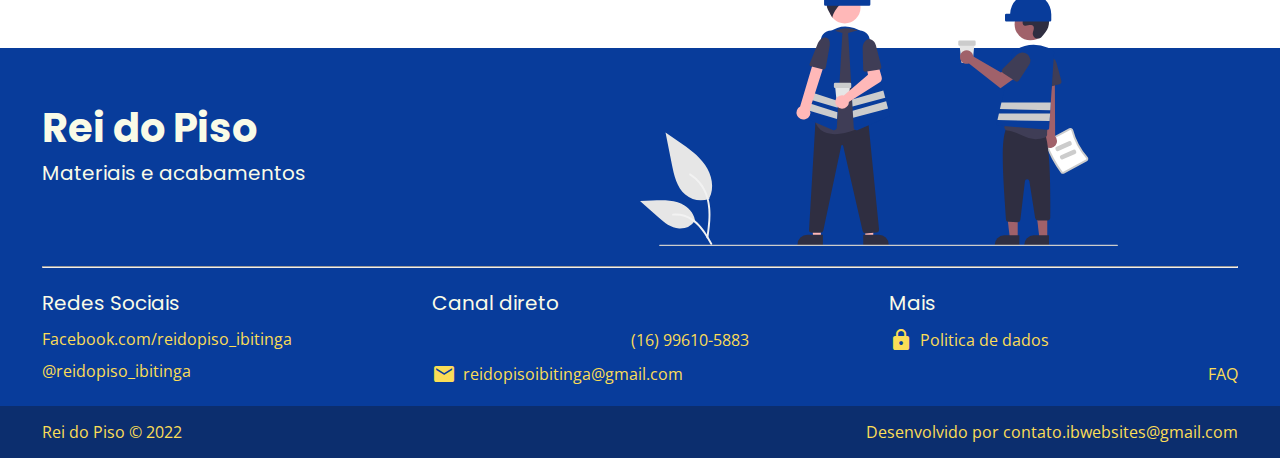
==== commit 6e0fb8eb: "add responsive layout" ====
--- a/index.html
+++ b/index.html
@@ -5,10 +5,9 @@
     <meta charset="UTF-8">
     <meta http-equiv="X-UA-Compatible" content="IE=edge">
     <meta name="viewport" content="width=device-width, initial-scale=1.0">
-    <title>Document</title>
+    <title>Rei do Piso - Home</title>
 
     <link href="https://fonts.googleapis.com/icon?family=Material+Icons" rel="stylesheet">
-    <link rel="stylesheet" href="https://cdn.jsdelivr.net/npm/bulma@0.9.3/css/bulma-rtl.min.css">
 
     <link rel="stylesheet" href="./assets/css/owl.carousel.min.css">
     <link rel="stylesheet" href="./assets/css/owl.theme.default.min.css">
@@ -16,83 +15,93 @@
     <link rel="stylesheet" href="./assets/css/variables.css">
     <link rel="stylesheet" href="./assets/css/global.css">
     <link rel="stylesheet" href="./assets/css/main.css">
+    <link rel="stylesheet" href="./assets/css/medias.css">
 </head>
 
 <body>
 
-    <header>
+
+    <header id="home">
+        <!-- NAVBAR      -->
         <nav>
-            <div class="navbar">
-
-                <a href="#" class="brand">
-                    <img class="image is-96x96" src="./assets/img/logo.svg" alt="Logo O Rei do Piso">
-                </a>
-                <div class="navbar-menu navbar-end">
-                    <ul>
-                        <li><a class="navbar-item" href="">Home</a></li>
-                        <li><a class="navbar-item" href="">Sobre Nós</a></li>
-                        <li><a class="navbar-item" href="">Coleção</a></li>
-                        <li><a class="navbar-item" href="">Contato</a></li>
-                    </ul>
-                </div>
-
-                <a role="button" class="navbar-burger end" aria-label="menu" aria-expanded="false"
-                    data-target="navbarBasicExample">
-                    <span aria-hidden="true"></span>
-                    <span aria-hidden="true"></span>
-                    <span aria-hidden="true"></span>
-                </a>
+            <div class="container">
+                <div class="navbar">
+                    <a href="#" class="brand">
+                        <img class="image is-96x96" src="./assets/img/logo.svg" alt="Logo O Rei do Piso">
+                    </a>
+
+                    <div class="navbar-menu ">
+                        <ul class="menu-items">
+                            <li><a class="navbar-item" href="#home">Home</a></li>
+                            <li><a class="navbar-item" href="#about">Sobre Nós</a></li>
+                            <li><a class="navbar-item" href="#services">Produtos</a></li>
+                            <li><a class="navbar-item" href="#contact">Contato</a></li>
+                        </ul>
+                    </div>
+
+                    <a href="" class="toggle-button">
+                        <i class="material-icons">menu</i>
+                    </a>
+                </div>
             </div>
         </nav>
-        <div class="hero">
-            <div class="hero_caption">
-                <h2>
-                    Rei <br> do Piso
-                </h2>
-                <p>
-                   Ibitinga e região. <br> Pisos, revestimentos e porcelanatos.
-                </p>
-
-                <button class="button is-my-primary">
-                    Entrar em contato
-                    <i class="material-icons">whatsapp</i>
-                </button>
-
-                <div class="card_my">
-                    <div class="is-flex is-flex-direction-row">
-                        <a href=""> <img class="image is-24x24" src="./assets/img/desenhando.svg"
-                                alt="Link para o Facebook"></a>
-                        <a href=""> <img class="image is-24x24" src="./assets/img/icon-instagram.svg"
-                                alt="Link para o Instagram"></a>
-                    </div>
-                </div>
-
-            </div>
-            <div class="hero_images">
-                <div class="columns">
-                    <div class="column ">
-                        <div class="box_relative">
-                            <img src="./assets/img/bg1.png" alt="">
-                            <div class="box_opacity">
-                                <span>Revestimentos</span>
-                            </div>
-                        </div>
-                    </div>
-                    <div class="column ">
-                        <div class="box_relative">
-                            <img src="./assets/img/bg2.png" alt="">
-                            <div class="box_opacity">
-                                <span>Pisos</span>
-                            </div>
-                        </div>
-                    </div>
-
-                    <div class="column ">
-                        <div class="box_relative">
-                            <img src="./assets/img/bg3.png" alt="">
-                            <div class="box_opacity">
-                                <span>Porcelanatos</span>
-                            </div>
+        <!-- HERO -->
+        <div class="container">
+            <div class="hero">
+                <div class="hero_caption">
+                    <h2>
+                        Rei <br> do Piso
+                    </h2>
+                    <span>
+                        Materiais e Acabamentos
+                    </span>
+                    <p>
+                        Pisos, revestimentos, porcelanatos, argamassa,
+                        ferramentas e muito mais.
+                    </p>
+
+                    <button class="button is-my-primary">
+                        Entrar em contato
+                        <i class="material-icons">whatsapp</i>
+                    </button>
+
+                    <div class="content_social">
+                        <div class="box_social">
+                            <img class="image is-24x24" src="./assets/img/icon-instagram-black.svg"
+                                alt="Link para o Instagram">
+                            <a href="https://www.instagram.com/reidopiso_ibitinga/" target="_blank">
+                                @reidopiso_ibitinga
+                            </a>
+                        </div>
+                        <div class="box_social">
+                            <img class="image is-24x24" src="./assets/img/icon-facebook-black.svg"
+                                alt="Link para o Facebook">
+                            <a href="">
+                                facebook.com/reidopiso
+                            </a>
+                        </div>
+                    </div>
+
+                </div>
+                <div class="hero_images">
+                    <div class="box_relative box_image_container">
+                        <img src="./assets/img/bgs/bg-piso.png" alt="Rei do Piso - Pisos">
+                        <div class="box_opacity">
+                            <span>Pisos</span>
+                        </div>
+                    </div>
+
+                    <div class="box_relative box_image_container">
+                        <img src="./assets/img/bgs/bg-porcelanato.png" alt="Rei do Pisos - Porcelanatos">
+                        <div class="box_opacity">
+                            <span>Porcelanatos</span>
+                        </div>
+                    </div>
+
+                    <div class="box_relative box_image_container">
+                        <img src="./assets/img/bgs/bg-revestimento.png" alt="Rei do Pisos - Revestimentos">
+                        <div class="box_opacity">
+                            <span>Revestimentos</span>
                         </div>
                     </div>
                 </div>
@@ -100,245 +109,462 @@
         </div>
     </header>
 
-    <section id="about">
-        <div class="container">
-            <div class="columns">
-                <div class="column">
-                    <div class="about_image">
+    <main>
+        <section id="about">
+            <div class="container">
+                <div class="about_box">
+                    <div class="about_image shadow">
                         <img loading="lazy" src="./assets/img/bg-about.jpg" alt="">
                         <div class="block"></div>
                     </div>
-                </div>
-                <div class="column">
                     <div class="about_content">
                         <h2>Sobre Nós</h2>
                         <p>
-                            Lorem Ipsum é simplesmente uma simulação de texto da indústria tipográfica e de
-                            impressos, e vem sendo utilizado desde o século XVI, quando um impressor desconhecido
-                            pegou uma bandeja de tipos e os embaralhou para fazer um livro de modelos de tipos.
-                            Lorem Ipsum sobreviveu não só a cinco séculos, como também ao salto para a editoração
-                            eletrônica, permanecendo essencialmente inalterado. Se popularizou na década de 60,
-                            quando a Letraset lançou decalques contendo passagens de Lorem Ipsum, e mais
-                            recentemente quando passou a ser integrado a softwares de editoração eletrônica
-                            como Aldus PageMaker.
+                            O conceito Rei do Piso nasceu da união de ideais de dois grandes amigos, com o objetivo de
+                            oferecer muito mais que produtos e serviços aos seus clientes, mas principalmente
+                            proporcionar uma experiência diferenciada no processo da escolha de pisos, revestimentos e
+                            porcelanatos.
+                            A alta demanda na construção civil, exige a necessidade de opções de compra aos
+                            consumidores, e o Rei do Piso preza sempre pelo foco no atendimento, que é realizado de
+                            forma respeitosa, acolhedora e simplificada na hora da escolha dos pisos, revestimentos e
+                            porcelanatos.
+                            Nossa conduta é pautada na ética e transparência, responsabilidade social e ambiental,
+                            inovação, qualidade e busca de resultados, sempre respeitando os consumidores e
+                            colaboradores.
+                            Nosso objetivo é referência no segmento, sempre inovando com melhoria continua no processo,
+                            relações humanas, focado na excelência em qualidade no comércio de pisos, revestimentos,
+                            porcelanatos e muito mais.
                         </p>
                     </div>
                 </div>
             </div>
-        </div>
-    </section>
-
-    <!-- <section id="parallax mt-1">
-        <img class="thumbnail" src="./assets/img/img-parallax.png" alt="image">
-        
-    </section> -->
-
-    <section id="products">
-        <div class="container">
-            <div class="columns">
-            </div>
-            <div class="owl-carousel">
-                <div>
-                    <div class="slide_box ">
-                        <figure class="image is-128x128">
-                            <img src="./assets/img/brands/1.png">
-                        </figure>
-                    </div>
-                </div>
-                <div>
-                    <div class="slide_box ">
-                        <figure class="image is-128x128">
-                            <img src="./assets/img/brands/2.png">
-                        </figure>
-                    </div>
-                </div>
-                <div>
-                    <div class="slide_box ">
-                        <figure class="image is-128x128">
-                            <img src="./assets/img/brands/3.png">
-                        </figure>
-                    </div>
-                </div>
-                <div>
-                    <div class="slide_box ">
-                        <figure class="image is-128x128">
-                            <img src="./assets/img/brands/4.png">
-                        </figure>
-                    </div>
-                </div>
-                <div>
-                    <div class="slide_box ">
-                        <figure class="image is-128x128">
-                            <img src="./assets/img/brands/5.png">
-                        </figure>
-                    </div>
-                </div>
-                <div>
-                    <div class="slide_box ">
-                        <figure class="image is-128x128">
-                            <img src="./assets/img/brands/6.png">
-                        </figure>
-                    </div>
-                </div>
-            </div>
-        </div>
-    </section>
-
-    <section id="inspiration">
-        <div class="container">
-            <div class="columns">
-                <div class="column is-two-fifths">
+        </section>
+
+        <section id="services">
+            <div class="container">
+                <div class="services_box_content">
+
+                    <div class="box_service">
+                        <div class="service_item">
+                            <div class="service_icon">
+                                <i class="material-icons">handyman</i>
+                            </div>
+                            <div class="service_caption">
+                                <span id="active" onclick="openTab('pisos')" class="trigger_tab">
+                                    Pisos
+                                    <i class="material-icons">swipe_right</i>
+                                </span>
+                            </div>
+                        </div>
+
+
+                        <div class="service_item">
+                            <div class="service_icon">
+                                <i class="material-icons">handyman</i>
+                            </div>
+                            <div class="service_caption">
+                                <span onclick="openTab('revestimentos')" class="trigger_tab">
+                                    Revestimentos
+                                    <i class="material-icons">swipe_right</i>
+                                </span>
+                            </div>
+                        </div>
+
+                        <div class="service_item">
+                            <div class="service_icon">
+                                <i class="material-icons">handyman</i>
+                            </div>
+                            <div class="service_caption">
+                                <span onclick="openTab('porcelanatos')" class="trigger_tab">
+                                    Porcelanatos
+                                    <i class="material-icons">swipe_right</i>
+                                </span>
+                            </div>
+                        </div>
+                        <div class="service_item">
+                            <div class="service_icon">
+                                <i class="material-icons">handyman</i>
+                            </div>
+                            <div class="service_caption">
+                                <span id="active" onclick="openTab('ferramentas')" class="trigger_tab">
+                                    Ferramentas
+                                    <i class="material-icons">swipe_right</i>
+                                </span>
+                            </div>
+                        </div>
+                    </div>
+
+
+                    <div id="pisos" class="tab_services">
+                        <div class="service-box-image">
+                            <figure class="image p2">
+                                <img class=" is-rounded" src="./assets/img/bgs/bg-piso.png" alt="">
+                                <div class="block small"></div>
+                            </figure>
+                        </div>
+                        <div class="service-box-caption">
+                            <h2>Pisos</h2>
+                            <p>
+                                O Piso Cerâmico é uma mistura entre argila e alguns outros
+                                compostos químicos, levados a uma temperatura estimada em
+                                850ºC. Por conta desse mix de materiais, suas peças
+                                apresentam uma grande variedade de cores, tamanhos e modelos
+                                para todos os tipos de ambientes.
+                            </p>
+                            <button class="button is-medium is-my-primary">
+                                Pedir informações
+                                <i class="material-icons">whatsapp</i>
+                            </button>
+                        </div>
+                    </div>
+
+                    <div id="revestimentos" class="tab_services">
+                        <div class="service-box-image">
+                            <figure class="image p2">
+                                <img class=" is-rounded" src="./assets/img/bgs/bg-revestimento.png" alt="">
+                                <div class="block small"></div>
+                            </figure>
+                        </div>
+                        <div class="service-box-caption">
+                            <h2>Revestimentos</h2>
+                            <p>
+                                Revestimento é a camada externa que cobre a alvenaria,
+                                podem ser escolhidos entre azulejos, porcelanatos,
+                                cerâmicas, pastilhas e pedras utilizadas para revestir
+                                as paredes, deixando qualquer ambiente com ar de sofisticação.
+                            </p>
+                            <button class="button is-medium is-my-primary">
+                                Pedir informações
+                                <i class="material-icons">whatsapp</i>
+                            </button>
+                        </div>
+                    </div>
+
+                    <div id="porcelanatos" class="tab_services">
+                        <div class="service-box-image">
+                            <figure class="image p2">
+                                <img class="is-rounded" src="./assets/img/bgs/bg-porcelanato.png" alt="">
+                                <div class="block small"></div>
+                            </figure>
+                        </div>
+                        <div class="service-box-caption">
+                            <h2>Porcelanatos</h2>
+                            <p>
+                                O porcelanato é um tipo de cerâmica que se diferencia e
+                                destaca das cerâmicas comuns para revestimento pelas suas
+                                características técnicas e estéticas. Estas
+                                características diferenciadas são conseqüência do uso de
+                                matéria prima especial, aliado a um sistema produtivo de
+                                ponta. Sua resistência mecânica e a baixa absorção de
+                                água (em média 0,5%), são suas principais
+                                caracterísitcas. Ele é caracterizado tambem pela sua
+                                forma de produção, que pode incluir misturas com argila,
+                                areias, caulins e aditivos, quando o fabricante julgar
+                                necessário.
+                            </p>
+                            <button class="button is-medium is-my-primary">
+                                Pedir informações
+                                <i class="material-icons">whatsapp</i>
+                            </button>
+                        </div>
+                    </div>
+
+                    <div id="ferramentas" class="tab_services">
+                        <div class="service-box-image">
+                            <figure class="image p2">
+                                <img class="is-rounded" src="./assets/img/bgs/bg-ferramenta.png" alt="">
+                                <div class="block small"></div>
+                            </figure>
+                        </div>
+                        <div class="service-box-caption">
+                            <h2>Ferramentas</h2>
+                            <p>
+                                Lorem ipsum dolor sit amet, consectetur adipisicing elit.
+                                Fugit perspiciatis earum illo autem molestiae repellat.
+                                Lorem ipsum dolor sit amet, consectetur adipisicing elit.
+                                Fugit perspiciatis earum illo autem molestiae repellat.
+                                Lorem ipsum dolor sit amet, consectetur adipisicing elit.
+                                Fugit perspiciatis earum illo autem molestiae repellat.
+                                consectetur adipisicing elit.
+                                Fugit perspiciatis earum illo autem molestiae repellat.
+                            </p>
+                            <button class="button is-medium is-my-primary">
+                                Pedir informações
+                                <i class="material-icons">whatsapp</i>
+                            </button>
+                        </div>
+                    </div>
+
+                </div>
+
+                <!-- SLIDES -->
+                <div class="box_slide">
+                    <div class="owl-carousel">
+                        <div>
+                            <div class="slide_box ">
+                                <figure class="image is-128x128">
+                                    <img src="./assets/img/brands/brands1.png">
+                                </figure>
+                            </div>
+                        </div>
+                        <div>
+                            <div class="slide_box ">
+                                <figure class="image is-128x128">
+                                    <img src="./assets/img/brands/brands2.png">
+                                </figure>
+                            </div>
+                        </div>
+                        <div>
+                            <div class="slide_box ">
+                                <figure class="image is-128x128">
+                                    <img src="./assets/img/brands/brands3.png">
+                                </figure>
+                            </div>
+                        </div>
+                        <div>
+                            <div class="slide_box ">
+                                <figure class="image is-128x128">
+                                    <img src="./assets/img/brands/brands1.png">
+                                </figure>
+                            </div>
+                        </div>
+                        <div>
+                            <div class="slide_box ">
+                                <figure class="image is-128x128">
+                                    <img src="./assets/img/brands/brands3.png">
+                                </figure>
+                            </div>
+                        </div>
+                        <div>
+                            <div class="slide_box ">
+                                <figure class="image is-128x128">
+                                    <img src="./assets/img/brands/brands2.png">
+                                </figure>
+                            </div>
+                        </div>
+                    </div>
+                </div>
+
+            </div>
+        </section>
+
+        <section id="inspiration">
+            <div class="container">
+                <div class="box_inspiration">
+
                     <div class="inspiration_caption">
-                        <h3>Veja algumas idéias e...</h3>
-                        <span>INSPIRE-SE</span>
-                        <!-- <p>
-                          Lorem ipsum dolor sit amet consectetur adipisicing elit. Magnam provident et 
-                          sapiente velit autem libero. Animi voluptates blanditiis eum fuga.
-                      </p> -->
-                    </div>
-                </div>
-                <div class="column">
+                        <h3>Sua casa, sua cara.</h3>
+                        <span> <strong> INSPIRE-SE</strong></span>
+                        <div class="product_slide">
+                            <figure>
+                                <img class="" src="./assets/img/products/piso2.jpg">
+                            </figure>
+                            <figure class="image is-128x128">
+                                <img class="" src="./assets/img/products/piso3.jpg">
+                            </figure>
+                            <figure class="image is-128x128">
+                                <img class="" src="./assets/img/products/piso4.jpg">
+                            </figure>
+
+                            <div class="inspiration_buttons">
+                                <button>
+                                    <img class="" src="./assets/img/products/piso2.jpg">
+                                </button>
+                            </div>
+                            <div class="inspiration_buttons">
+                                <button>
+                                    <img class="" src="./assets/img/products/piso3.jpg">
+                                </button>
+                            </div>
+                            <div class="inspiration_buttons">
+                                <button>
+                                    <img class="" src="./assets/img/products/piso4.jpg">
+                                </button>
+                            </div>
+                        </div>
+                    </div>
+
                     <div class="inspiration_image">
                         <img src="./assets/img/bg-inspiration.jpg" alt="">
                         <div class="block"></div>
-                        <div class="box_opacity"></div>
-                    </div>
-                </div>
+                        <div class="box_opacity_true"></div>
+                    </div>
+                </div>
+            </div>
+        </section>
+
+        <section id="contact">
+            <div class="container">
+                <div class="box_contact_content">
+
+                    <div class="contact_labels">
+                        <span>Contato</span>
+                        <h2>Canais de comunicação.</h2>
+                        <p>
+                            Em nossos canais de atendimento você pode fazer seus pedidos, tirar dúvidas
+                            e muito mais, sempre falando com especialistas que entendem do assunto.
+                            Fale conosco.
+                        </p>
+                        <div class="box_contact_item">
+                            <div class="contact_icon">
+                                <i class="material-icons">whatsapp</i>
+                            </div>
+                            <span>(16) 99610-5883</span>
+                        </div>
+                        <div class="box_contact_item">
+                            <div class="contact_icon">
+                                <i class="material-icons">mail</i>
+                            </div>
+                            <span>reidopisoibitinga@gmail.com</span>
+                        </div>
+                        <div class="box_contact_item">
+                            <div class="contact_icon">
+                                <i class="material-icons">room</i>
+                            </div>
+                            <span>Avenida João Silvestre Custódio, 782, Jd Silvestre, Ibitinga/SP</span>
+                        </div>
+                    </div>
+
+                    <div class="form_contact">
+
+                        <span>Ficou com alguma dúvida?</span>
+                        <h2>Mande sua mensagem.</h2>
+
+                        <form class="form" action="">
+
+                            <label class="label">Nome</label>
+                            <div class="control">
+                                <input name="name" id="name" class="input is-large" type="text"
+                                    placeholder="Ex: João dos Santos">
+                            </div>
+
+
+                            <label class="label">Email</label>
+                            <p class="control has-icons-left has-icons-right">
+                                <input id="email" name="email" class="input is-large" type="email"
+                                    placeholder="Ex: seuemail@email.com">
+                            </p>
+
+
+                            <label for="message" class="label">Mensagem</label>
+                            <div class="control">
+                                <textarea class="textarea is-medium" placeholder="Escreva sua mensagem."></textarea>
+                            </div>
+
+
+                            <div class="control mt-1 is-flex">
+                                <button type="submit" class="button  is-my-primary is-right">
+                                    Enviar
+                                    <i class="material-icons">send</i>
+                                </button>
+                            </div>
+
+                        </form>
+                    </div>
+                </div>
+
+
+
+                <div class="columns">
+                    <div class="column">
+                        <div class="contact_map">
+                            <div class="ball"></div>
+                            <h2>Onde estamos.</h2>
+                            <span>
+                                Atendemos em toda Ibitinga e região.
+                            </span>
+                            <iframe class="shadow"
+                                src="https://www.google.com/maps/embed?pb=!1m18!1m12!1m3!1d3705.6279095673767!2d-48.82156828542847!3d-21.755946403286007!2m3!1f0!2f0!3f0!3m2!1i1024!2i768!4f13.1!3m3!1m2!1s0x94bf29dd7a917c59%3A0x755dd295fdf55a35!2sAv.%20Jo%C3%A3o%20Silvestre%20Cust%C3%B3dio%2C%20782%20-%20Bela%20Vista%2C%20Ibitinga%20-%20SP%2C%2014940-000!5e0!3m2!1spt-BR!2sbr!4v1644096874243!5m2!1spt-BR!2sbr"
+                                style="border:0;" allowfullscreen="" loading="lazy"></iframe>
+
+                        </div>
+                    </div>
+                </div>
+            </div>
+        </section>
+
+    </main>
+
+    <footer id="footer">
+        <div class="footer">
+            <div class="container">
+
+                    <div class="footer_header">
+                        <div class="footer_title">
+                            <h1>Rei do Piso</h1>
+                            <span>Materiais e acabamentos</span>
+                        </div>
+    
+                        
+                        <div class="footer_image">
+                            <img src="./assets/img/bg-footer.svg"
+                                alt="Pisos, revestimentos, acabamentos, argamassa, ferramentas e muito mais.">
+                        </div>
+                    </div>
+
+                <hr>
+
+                <div class="footer_content">
+                    <div class="column">
+                        <span>Redes Sociais</span>
+                        <a href="">Facebook.com/reidopiso_ibitinga</a>
+                        <a href="">@reidopiso_ibitinga</a>
+
+                    </div>
+                    <div class="column">
+                        <span> Canal direto</span>
+                        <div class="footer_contact">
+                            <div class="box_footer_cotact">
+                                <i class="material-icons">whatsapp</i>
+                                (16) 99610-5883
+                            </div>
+                            <div class="box_footer_cotact">
+                                <i class="material-icons">mail</i>
+                                reidopisoibitinga@gmail.com
+                            </div>
+                        </div>
+
+                    </div>
+                    <div class="column">
+                        <span> Mais</span>
+                        <div class="footer_contact">
+                            <div class="box_footer_cotact_plus">
+                                <a href="">
+                                    <i class="material-icons">https</i>
+                                    Politica de dados
+                                </a>
+                            </div>
+                            <div class="box_footer_cotact_plus">
+                                <a href="">
+                                    <i class="material-icons">question_mark</i>
+                                    FAQ
+                                </a>
+                            </div>
+                        </div>
+                    </div>
+                </div>
+                
             </div>
         </div>
-    </section>
-
-    <section id="specials">
-        <div class="container">
-            <div class="columns">
-                <div class="column is-justify-content-center is-flex">
-                    <h2>Mais vistos</h2>
-                </div>
-            </div>
-            <div class="columns owl-carousel">
-                <div class="column ">
-                    <div class="box ">
-                        <img src="./assets/img/products/porcelanato1.jpg" alt="">
-                        <div class="box_card">
-                            <h3>Nome do Material</h3>
-                        </div>
-                        <div class="box_card">
-                            <span>Categoria do Material</span>
-                        </div>
-                        <div class="box_card">
-                            <a href="">
-                                Ver mais detalhes
-                                <i class="material-icons">arrow_right_alt</i>
-                            </a>
-                        </div>
-                    </div>
-                </div>
-                <div class="column ">
-                    <div class="box ">
-                        <img src="./assets/img/products/piso2.jpg" alt="">
-                        <div class="box_card">
-                            <h3>Nome do Material</h3>
-                        </div>
-                        <div class="box_card">
-                            <span>Categoria do Material</span>
-                        </div>
-                        <div class="box_card">
-                            <a href="">
-                                Ver mais detalhes
-                                <i class="material-icons">arrow_right_alt</i>
-                            </a>
-                        </div>
-                    </div>
-                </div>
-                <div class="column ">
-                    <div class="box ">
-                        <img src="./assets/img/products/piso3.jpg" alt="">
-                        <div class="box_card">
-                            <h3>Nome do Material</h3>
-                        </div>
-                        <div class="box_card">
-                            <span>Categoria do Material</span>
-                        </div>
-                        <div class="box_card">
-                            <a href="">
-                                Ver mais detalhes
-                                <i class="material-icons">arrow_right_alt</i>
-                            </a>
-                        </div>
-                    </div>
-                </div>
-                <div class="column ">
-                    <div class="box ">
-                        <img src="./assets/img/products/piso4.jpg" alt="">
-                        <div class="box_card">
-                            <h3>Nome do Material</h3>
-                        </div>
-                        <div class="box_card">
-                            <span>Categoria do Material</span>
-                        </div>
-                        <div class="box_card">
-                            <a href="">
-                                Ver mais detalhes
-                                <i class="material-icons">arrow_right_alt</i>
-                            </a>
-                        </div>
-                    </div>
-                </div>
-                <div class="column ">
-                    <div class="box ">
-                        <img src="./assets/img/products/piso5.jpg" alt="">
-                        <div class="box_card">
-                            <h3>Nome do Material</h3>
-                        </div>
-                        <div class="box_card">
-                            <span>Categoria do Material</span>
-                        </div>
-                        <div class="box_card">
-                            <a href="">
-                                Ver mais detalhes
-                                <i class="material-icons">arrow_right_alt</i>
-                            </a>
-                        </div>
-                    </div>
-                </div>
-                <div class="column ">
-                    <div class="box ">
-                        <img src="./assets/img/products/piso6.jpg" alt="">
-                        <div class="box_card">
-                            <h3>Nome do Material</h3>
-                        </div>
-                        <div class="box_card">
-                            <span>Categoria do Material</span>
-                        </div>
-                        <div class="box_card">
-                            <a href="">
-                                Ver mais detalhes
-                                <i class="material-icons">arrow_right_alt</i>
-                            </a>
-                        </div>
-                    </div>
-                </div>
+        <div class="footer_bar">
+            <div class="container">
+               <div class="box_footer_bar">
+                <div class="copy">
+                    Rei do Piso &copy; 2022
+                 </div>
+                 <div class="dev">
+                     <span>Desenvolvido por contato.ibwebsites@gmail.com</span>
+                 </div>
+               </div>
             </div>
         </div>
-    </section>
-
-
-
-
-    <!-- <section id="contact">
-    <div class="container">
-        <div class="columns">
-            <div class="column">
-                <iframe src="https://www.google.com/maps/embed?pb=!1m18!1m12!1m3!1d3705.627909567377!2d-48.82156828542848!3d-21.755946403285996!2m3!1f0!2f0!3f0!3m2!1i1024!2i768!4f13.1!3m3!1m2!1s0x94bf29dd7a917c59%3A0x755dd295fdf55a35!2sAv.%20Jo%C3%A3o%20Silvestre%20Cust%C3%B3dio%2C%20782%20-%20Bela%20Vista%2C%20Ibitinga%20-%20SP%2C%2014940-000!5e0!3m2!1spt-BR!2sbr!4v1643736384553!5m2!1spt-BR!2sbr" width="600" height="450" style="border:0;" allowfullscreen="" loading="lazy"></iframe>
-            </div>
-            <div class="column">
-                <div class="box">
-
-                </div>
-            </div>
-        </div>
-    </div>
-</section> -->
+        
+    </footer>
+
+
+
+
+
 
     <script src="./assets/js/jquery.js"></script>
     <script src="./assets/js/owl.carousel.min.js"></script>
--- a/assets/css/variables.css
+++ b/assets/css/variables.css
@@ -19,7 +19,8 @@
 } */
 
 :root{
-        --primary_color: #2979ff;
+        --primary_color: #083c9b;
+        --blue_dark: #0c2e6e;
         --text_light:  #f9fbe7;
         --text_grey: #837e9f;
         --text_black: #263238;
--- a/assets/css/global.css
+++ b/assets/css/global.css
@@ -5,75 +5,124 @@
 font-family: 'Poppins', sans-serif;
  */
 
- *{
-     margin: 0;
-     padding: 0;
-     box-sizing: border-box;
-     border: none;
-     text-decoration: none;
-     list-style: none;
- }
+* {
+    margin: 0;
+    padding: 0;
+    box-sizing: border-box;
+    /* border: none; */
+    text-decoration: none;
+    list-style: none;
+}
 
- body{
+body {
     height: 100vh;
     background: var(--bg_light);
- }
- html{
+}
+
+html {
     font-size: 62.5%;
     scroll-behavior: smooth;
- }
- :target {
+}
+
+:target {
     scroll-margin-top: .8em;
-  }
- body,
+}
+
+body,
 button,
 input,
+textarea {
+    /* intervalo de tamanho min, padrão e máximo */
+    font-size: clamp(14px, 1.6rem, 2vw);
+    font-family: 'Open Sans', sans-serif;
+    resize: none;
+}
+
+input,
+textarea {
+    width: 100%;
+    outline: none;
+    padding: .5rem;
+    border-radius: .4rem;
+    border:none;
+    margin-bottom: .7rem;
+}
+label.label{
+    margin: 1rem 0 .7rem 0;
+    display: block;
+}
 textarea{
-    /* intervalo de tamanho min, padrão e máximo */
-   font-size: clamp(14px, 1.6rem, 2vw);
-   font-family: 'Open Sans', sans-serif;
+    height: 9rem;
 }
- .column-0{
-     padding: 0;
-     margin: 0;
- }
+.column-0 {
+    padding: 0;
+    margin: 0;
+}
 
- .is-my-primary{
-     background: var(--text_details);
-     border: var(--amber);
-     
- }
- .shadow{
+.is-my-primary {
+    background: var(--text_details);
+    border: var(--amber);
+
+}
+
+.shadow {
     filter: drop-shadow(0px 4px 4px rgba(0, 0, 0, 0.25));
- }
- .box_relative{
-     position: relative;
- }
- .mt-1{
-     margin-top: 5rem!important;
- }
- .box{
-     background: var(--light_text);
- }
- .button{
-     padding: 2.5rem 1.8rem;
-     font-size: 1.8rem!important;
-     font-weight: 400;
-     font-family: 'Poppins', sans-serif;
- }
- .button i{
-     margin-left: .8rem;
- }
+}
+
+.box_relative {
+    position: relative;
+}
+
+.mt-1 {
+    margin-top: 3rem !important;
+}
+
+.box {
+    background: var(--light_text);
+}
+
+.button {
+    padding: 1.5rem 2rem;
+    font-size: 1.8rem !important;
+    font-weight: 400;
+    font-family: 'Poppins', sans-serif;
+    border-radius: .8rem;
+    display: flex;
+    align-items: center;
+    justify-content: center;
+    box-shadow: .4rem .4rem .4rem  rgba(0, 0, 0, .11);
+    transition: box-shadow ease .5s;
+    cursor: pointer;
+}
+.button:hover {
+    box-shadow: .2rem .2rem .2em  rgba(0, 0, 0, .11);
+}
+
+.button i {
+    margin-left: .8rem;
+}
 
 
- .scroll,
-section{
- position: relative;
- width: 100%;
- height: 100%;
- left: 0;
- top: 0;
- transition: all .6s ease-in-out;
- -webkit-transition: all .6s ease-in-out;
+.scroll,
+section {
+    position: relative;
+    width: 100%;
+    height: 100%;
+    left: 0;
+    top: 0;
+    transition: all .6s ease-in-out;
+    -webkit-transition: all .6s ease-in-out;
 }
 
+.center {
+    display: flex;
+    justify-content: center;
+    align-items: center;
+
+}
+.is-flex-tab{
+    display: flex!important;
+    flex-direction: row;
+}
+
+
--- a/assets/css/main.css
+++ b/assets/css/main.css
@@ -1,17 +1,29 @@
-
 /*----------------- NAVBAR ----------------- */
-.navbar {
-    width: min(1380px, 100%);
-    height: 7.2rem;
-    background: var(--primary_color);
-    display: flex;
-    justify-content: space-between;
-    padding: .9rem 10rem;
-    align-items: center;
-    margin-bottom: 1rem;
+
+nav {
+    background: var(--primary_color);
     border-bottom: 2px solid var(--text_details);
     filter: drop-shadow(0px 3px 3px rgba(0, 0, 0, 0.3));
+    display: flex;
+    align-items: center;
     position: fixed;
+    width: 100%;
+    /* max-width: 138rem; */
+    z-index: 1000;
+}
+
+.navbar {
+    display: flex;
+    align-items: center;
+    justify-content: space-between;
+}
+
+.navbar .menu-items {
+    display: flex;
+}
+
+.navbar .navbar-item {
+    margin-left: 1.5rem;
 }
 
 .navbar ul {
@@ -21,19 +33,22 @@
 .navbar a {
     color: var(--text_light);
     font-family: 'Poppins', sans-serif;
-
-}
+}
+
 .navbar a:hover {
-   background: var(--primary_color);
-   color: var(--text_details);
-   transition: ease .7s;
-}
-.navbar a.brand img{
-   width: 7rem;
-   height: 7rem;
-}
-
-
+    background: var(--primary_color);
+    color: var(--text_details);
+    transition: ease .7s;
+}
+
+.navbar a.brand img {
+    width: 7rem;
+    height: 7rem;
+}
+
+.navbar .toggle-button {
+    display: none;
+}
 
 /*------------------ HERO --------------------- */
 
@@ -42,14 +57,14 @@
     max-width: 1380px;
     display: flex;
     flex-direction: row;
-    padding: 9rem 10rem 0 10rem;
-
+    padding-top: 10rem;
 }
 
 .hero_caption {
-    flex: 1;
-    margin-top: 7rem;
+    flex: 4;
+    margin-top: 6rem;
     position: relative;
+    /* background: red; */
 }
 
 .hero_caption h2 {
@@ -67,37 +82,93 @@
     font-weight: 700;
     display: block;
     margin: 1rem;
- 
-}
+
+}
+
 .hero_caption p {
     font-size: 1.7rem;
     line-height: 2rem;
     letter-spacing: 1.5px;
-    margin: 2rem 0 4rem 0;
-    font-family: 'Poppins', sans-serif;
-    padding: .8rem;
+    margin: 2rem 0 1.5rem 0;
+    font-family: 'Poppins', sans-serif;
+    padding: .9rem;
+}
+
+.hero_caption button {
+    margin-bottom: 2rem;
+}
+
+.box_social {
+    display: flex;
+    align-items: center;
+    color: var(--text_dark);
+    width: 100%;
+    margin-top: 1rem;
+}
+
+.box_social a {
+    color: var(--text_black);
+    font-size: 1.5rem;
+}
+
+.box_social a:hover {
+    color: var(--text_hover);
+    transition: color .3s;
+}
+
+.box_social img {
+    width: 4%;
+    margin-right: 1.6rem;
 }
 
 .hero_images {
-    flex: 2;
-}
-.hero_images span{
+    flex: 8;
+    display: flex;
+    justify-content: space-between;
+    margin-top: 2.2rem;
+    /* background: blue; */
+}
+
+.box_image_container {
+    width: 100%;
+    padding: .5rem;
+}
+
+.box_image_container img {
+    width: 100%;
+}
+
+.hero_images span {
     color: var(--text_light);
-}
+    text-shadow: .2rem .2rem .2rem var(--text_black);
+}
+
 .box_opacity {
     position: absolute;
-    background: rgba(0, 0, 0, .4);
+    background: rgb(0, 0, 0, 0.3);
+    width: 97%;
+    /* width: 25%; */
+    min-height: 97%;
+    top: 1%;
+    left: 1.5%;
+    cursor: pointer;
+    transition: ease 1s;
+
+}
+
+.box_opacity:hover {
+    transition: ease 1s;
+    background: rgb(8, 60, 155, 0.8);
+}
+
+.box_opacity_true {
+    position: absolute;
+    background: rgba(0, 0, 0, .1);
     width: 100%;
     min-height: 99%;
     top: 0;
     left: 0;
-    cursor: pointer;
     transition: ease 1s;
-}
-
-.box_opacity:hover {
-    transition: ease 1s;
-    background: rgba(0, 0, 0, .9);
 }
 
 .box_opacity span {
@@ -107,44 +178,38 @@
     font-size: 1.5rem;
     font-weight: 700;
     letter-spacing: 1.8px;
-}
-
-.box_social{
-    display: flex;
-    align-items: center;
-    color: var(--text_dark);
-}
-.box_social a{
-    color: var(--text_black);
-    font-size: 1.5rem;
-}
-.box_social a:hover{
-    color: var(--text_hover);
-    transition: color .3s;
-}
-.box_social img{
-  margin-right: 1.6rem;
-}
-.card_my {
+    /* color: var(--text_details); */
+}
+
+/* .card_my {
     background: var(--body_bg_color);
-    margin-top:3.5rem;
+    margin-top: 3.5rem;
     box-shadow: none;
-}
-
-.card_my div {
+} */
+
+/* .card_my div {
     padding: .5rem;
     font-size: .95rem;
-}
+} */
 
 /*-------------------------- ABOUT --------------------------*/
 #about {
     margin: 8rem 0;
-    padding: 8rem 0;
-    background: var(--primary_color);
+    padding: 10rem 0;
+    background: var(--primary_color);
+}
+
+.about_box {
+    display: flex;
 }
 
 .about_image {
     position: relative;
+    flex: 1;
+}
+
+.about_image img {
+    width: 100%;
 }
 
 .block {
@@ -156,7 +221,8 @@
     right: -2rem;
     z-index: 1000;
 }
-.block.small{
+
+.block.small {
     width: 4rem;
     min-height: 9rem;
     background: var(--text_details);
@@ -168,36 +234,48 @@
 
 .about_content {
     padding-left: 3rem;
+    flex: 1;
 }
 
 .about_content h2 {
     font-size: 3.5rem;
     font-family: 'Poppins', sans-serif;
     color: var(--text_details);
-    margin-bottom: 3rem;
-}
+    margin-bottom: 1rem;
+}
+
 .about_content p {
-    font-size: 1.6rem;
+    font-size: 1.5rem;
     color: var(--text_light);
+    text-align: left;
 }
 
 /*--------------------------- SERVICES ----------------------------- */
-#services{
+#services {
     margin: 8rem 0;
-    padding: 8rem 0; 
-}
-.box_service{
-    display: flex;
+    padding: 8rem 0;
+}
+
+.services_box_content {
+    display: flex;
+}
+
+.box_service {
+    display: flex;
+    flex: 1;
     flex-direction: column;
-}
-.service_item{
-    display: flex;
-    align-items: center;
-    margin-bottom: 4.5rem;
+
+}
+
+.service_item {
+    display: flex;
+    align-items: center;
+    margin-bottom: 2.5rem;
     border-bottom: 2px solid var(--text_light);
     padding-bottom: 2rem;
 }
-.service_icon{
+
+.service_icon {
     width: 6rem;
     height: 6rem;
     border-radius: 50%;
@@ -206,134 +284,410 @@
     align-items: center;
     justify-content: center;
 }
-.service_icon i{
-  color: var(--text_details);
-  font-size: 3rem;
-}
-.service_caption{
+
+.service_icon i {
+    color: var(--text_details);
+    font-size: 3rem;
+}
+
+.service_caption {
     margin-left: 2rem;
 }
-.service_caption span{
-   font-size: 2.8rem;
-   cursor: pointer;
-   transition: color .3s;
-}
-.service_caption span:hover{
-   color: var(--text_hover);
-}
-.tab_services{
+
+.service_caption span {
+    font-size: 2.8rem;
+    cursor: pointer;
+    transition: color .3s;
+}
+
+.service_caption span:hover {
+    color: var(--text_hover);
+}
+
+.tab_services {
     display: none;
-}
-.tab_services figure{
-    padding: 2rem;
+    flex: 1;
+}
+
+.service-box-image {
+    flex: 2;
+}
+
+.service-box-image img {
+    width: 100%;
+    border-radius: 10rem;
+}
+
+.service-box-caption {
+    flex: 3;
+    padding: 0 1rem;
+}
+
+.service-box-caption p {
+    text-align: justify;
+}
+
+.tab_services figure {
+    padding: 1rem;
     margin-top: -2rem;
     filter: drop-shadow(2px 6px 6px rgba(0, 0, 0, 0.4));
-}
-.tab_services h2{
+    border-radius: 10rem;
+}
+
+.tab_services h2 {
     font-size: 3.5rem;
     font-family: 'Poppins', sans-serif;
     color: var(--text_tile);
     margin-bottom: 3rem;
 }
-.tab_services button{
+
+.tab_services button {
     margin-top: 2rem;
 }
 
-
-
-
-#products {
-    margin-top: 5rem;
-    /* background: var(--bg_cards); */
-    padding-top: 5rem;
-    margin-top: 0;
-}
-
-#products h2 {
-    font-size: 3rem;
-    /* margin-left: 1rem; */
-    font-family: 'Merriweather Sans', sans-serif;
-    color: var(--amber);
-}
-
-.products_box {
-    margin-top: 5rem;
+.box_slide {
+    /* background: red; */
+    display: flex;
+    justify-content: center;
 }
 
 .slide_box {
     display: flex;
     justify-content: center;
     align-items: center;
-    padding: 1rem;
-}
-
-.slide_box img {
-    width: 20%;
-}
-
-#parallax {
-    width: 100%;
-    min-height: 10rem;
-    margin-top: 5rem;
-
-}
+    padding: 5rem;
+    /* max-width: 20rem; */
+    margin-top: 2rem;
+
+}
+
+/* .slide_box img {
+    width: 2%;
+} */
+
+
 
 .owl-dot {
     background: var(--bg_techs);
 }
 
-#exemples {
-    margin-top: 5rem;
+/* --------------------------------INSPIRATION ----------------------------- */
+#inspiration {
+    background: var(--primary_color);
+    margin-top: -10rem;
+    padding: 8rem 0;
+}
+
+.box_inspiration{
+    display: flex;
+    flex-direction: row;
 }
 
 .inspiration_image {
     position: relative;
-}
+    filter: drop-shadow(4px 8px 8px rgba(0, 0, 0, 0.4));
+    flex:2;
+}
+.inspiration_image img{
+   width: 100%;
+}
+
 
 .inspiration_caption {
     position: relative;
     display: flex;
     align-items: center;
     min-height: 50vh;
-
-}
-
-.inspiration_caption p {
-    margin-top: 12rem;
-}
+    flex-direction: column;
+    padding: 5rem 0 0 2rem;
+    flex:1;
+
+}
+
 
 .inspiration_caption h3 {
-    margin-top: -12rem;
-    font-size: 2rem;
-    /* color: var(--amber); */
+    font-size: 2.5rem;
+    margin-left: -15rem;
+    color: var(--text_light);
 }
 
 .inspiration_caption span {
-    font-size: 5rem;
-    font-family: 'Merriweather Sans', sans-serif;
+    font-size: 7rem;
+    font-family: 'Poppins', sans-serif;
     font-weight: 700;
-    line-height: 15px;
     letter-spacing: 2.8px;
     position: absolute;
-    right: -10rem;
+    right: -12rem;
+    top: 15rem;
     z-index: 999;
-    color: var(--amber);
-}
-#specials{
+    color: var(--text_details);
+}
+
+#inspiration .product_slide {
+    margin-top: 22rem;
+    display: flex;
+   padding-right: .5rem;
+
+}
+#inspiration .product_slide figure{
+    margin-top: 5rem;
+    flex: 1;
+    padding: .3rem;
+    cursor: pointer;
+}
+#inspiration .product_slide figure img{
+    width: 100%;
+}
+
+.inpiration_products {
+    display: flex;
+    margin-top: 1rem;
+}
+
+.inpiration_products figure {
+    margin-right: 3rem;
+    filter: drop-shadow(2px 4px 4px rgba(0, 0, 0, 0.4));
+    flex: 1;
+}
+.inspiration_buttons {
+    display: none;
+}
+
+
+#contact {
+    margin: 6rem 0;
+    padding: 6rem 0;
+    height: auto;
+}
+.box_contact_content{
+    display: flex;
+    flex-direction: row;
+}
+
+.contact_labels {
+    padding-right: 3rem;
+    flex:1;
+}
+
+.contact_labels span {
+    color: var(--text_grey);
+}
+
+.contact_labels h2 {
+    color: var(--text_tile);
+    font-weight: 400;
+    font-family: 'Poppins', sans-serif;
+    font-size: 3rem;
+    margin-top: 2rem;
+}
+
+.contact_labels p {
+    margin: 2rem 0 4rem 0;
+}
+
+.box_contact_item {
+    margin-top: 2rem;
+    display: flex;
+    align-items: center;
+}
+
+.contact_icon {
+    min-width: 5rem;
+    min-height: 5rem;
+    border-radius: 50%;
+    background: var(--primary_color);
+
+    display: flex;
+    align-items: center;
+    justify-content: center;
+    color: var(--text_details);
+    margin-right: 1rem;
+}
+
+.box_contact_item span {
+    color: var(--text_tile);
+}
+
+.form_contact {
+    background: var(--primary_color);
+    padding: 3rem;
+    border-radius: .8rem;
+    flex:1;
+}
+
+.form_contact span {
+    color: var(--text_light);
+    font-size: 1.6rem;
+    font-weight: 100;
+}
+
+.form_contact .label {
+    color: var(--text_light);
+    font-size: 1.4rem;
+    font-weight: 600;
+    letter-spacing: .1rem;
+}
+
+.form_contact h2 {
+    color: var(--text_details);
+    font-weight: 400;
+    font-family: 'Poppins', sans-serif;
+    font-size: 3rem;
+    margin-top: 2rem;
+}
+.form_contact button {
+    margin-top: -2rem;
+}
+
+.contact_map {
+    width: 100%;
+    min-height: 45rem;
+    margin-top: 7rem;
+    display: flex;
+    justify-content: center;
+    align-items: center;
+    flex-direction: column;
+}
+
+.contact_map h2 {
+    color: var(--text_tile);
+    font-weight: 400;
+    font-family: 'Poppins', sans-serif;
+    font-size: 3rem;
+    margin: 2rem 0;
+}
+
+.contact_map span {
+    color: var(--text_grey);
+    font-weight: 400;
+    font-family: 'Poppins', sans-serif;
+    font-size: 1.8rem;
+    margin: 1rem 0 4rem 0;
+}
+
+.contact_map iframe {
+    width: 100%;
+    min-height: 45rem;
+    ;
+}
+
+#footer {
+    background: var(--primary_color);
+}
+
+.footer {
+    background: var(--primary_color);
     padding-top: 5rem;
-}
-#specials h2{
+    color: var(--text_details);
+}
+.footer_header{
+    display: flex;
+    width: 100%;
+    justify-content: space-between;
+    margin-bottom: 2rem;
+}
+
+.footer_title{
+    flex: 1;
+    justify-content: end;
+}
+.footer_image{
+    flex: 1;
+}
+.footer_image img {
+    margin-top: -12rem;
+    display: block;
+    width: 80%;
+
+}
+
+.footer h1 {
+    font-size: 4rem;
+    color: var(--text_light);
+    font-family: 'Poppins', sans-serif;
+}
+
+.footer span {
+    font-size: 2rem;
+    color: var(--text_light);
+    font-family: 'Poppins', sans-serif;
+}
+
+.footer a {
+    color: var(--text_details);
+    margin-top: 1rem;
+    display: block;
+}
+
+.box_footer_cotact {
+    display: flex;
+    align-items: center;
+    padding: 1rem 0;
+}
+
+.box_footer_cotact:nth-child(2) {
+    display: flex;
+    align-items: center;
+    padding: 0;
+}
+
+.box_footer_cotact i {
+    margin-right: .7rem;
+}
+
+.box_footer_cotact_plus {
+    margin-top: .7rem;
+}
+
+.box_footer_cotact_plus a {
+    display: flex;
+    align-items: center;
+}
+
+.box_footer_cotact_plus i {
+    margin-right: .7rem;
+}
+.footer_content{
+    display: flex;
+    justify-content: space-between;
+    margin-top: 2rem;
+}
+.footer_bar{
+    width: 100%;
+    background: var(--blue_dark);
+    color: var(--text_details);
+}
+.box_footer_bar{
+    display: flex;
+    width: 100%;
+    padding: 1.5rem 0;
+    justify-content: space-between;
+    margin-top: 2rem;
+}
+
+
+
+
+
+
+#specials {
+    padding-top: 5rem;
+}
+
+#specials h2 {
     font-size: 3rem;
     /* margin-left: 1rem; */
     font-family: 'Merriweather Sans', sans-serif;
     margin-bottom: 3rem;
 
 }
-.box_card{
+
+.box_card {
     display: flex;
     align-items: center;
     padding: .2rem 0;
 }
+
 .box_card h3 {
     font-weight: 700;
     color: var(--text_color);
@@ -344,19 +698,34 @@
     text-overflow: ellipsis;
     white-space: nowrap;
 }
+
 .box_card span {
-   color: var(--text_dark);
-}
+    color: var(--text_dark);
+}
+
 .box_card a {
-   color: var(--text_color);
-   font-weight: 400;
-   display: flex;
-   align-items: center;
-}
+    color: var(--text_color);
+    font-weight: 400;
+    display: flex;
+    align-items: center;
+}
+
 .box_card a:hover {
-   color: var(--bg_techs);
-}
-.box_card a i{
-   font-size: 2rem;
-   margin-left: 1rem;
+    color: var(--bg_techs);
+}
+
+.box_card a i {
+    font-size: 2rem;
+    margin-left: 1rem;
+}
+
+
+
+
+.container {
+    padding: 0 1rem;
+    width: 80%;
+    margin: 0 auto;
+    max-width: 138rem;
+    /* background: red; */
 }--- a/assets/css/medias.css
+++ b/assets/css/medias.css
@@ -0,0 +1,180 @@
+@media screen and (max-width: 80rem) {
+    .container {
+        width: 95%;
+        margin: 0 auto;
+        /* background: pink; */
+    }
+
+    .navbar .menu-items {
+        display: none;
+    }
+
+    .navbar .toggle-button {
+        display: block;
+    }
+
+    .hero {
+        flex-direction: column;
+    }
+
+    .hero_caption {
+        flex: 1;
+        margin-top: 2rem;
+        display: flex;
+        flex-direction: column;
+        justify-content: center;
+        align-items: center;
+        /* background: red; */
+    }
+
+    .hero_caption h2 {
+        text-align: center;
+        font-size: 7.8rem;
+    }
+
+    .hero_caption span {
+        text-align: center;
+
+    }
+
+    .hero_caption p {
+        text-align: center;
+    }
+
+    .box_social {
+        display: flex;
+        align-items: center;
+        color: var(--text_dark);
+        width: 100%;
+        margin-top: 1rem;
+        justify-content: center;
+    }
+
+    .content_social {
+        justify-content: space-evenly;
+        width: 85;
+    }
+
+    .about_box {
+        display: flex;
+        flex-direction: column;
+        justify-content: center;
+        align-items: center;
+        text-align: justify;
+    }
+
+    .about_content h2 {
+        font-size: 3.5rem;
+        font-family: 'Poppins', sans-serif;
+        color: var(--text_details);
+        margin: 2rem 2rem;
+        text-align: center;
+    }
+
+    #services {
+        margin-top: -9rem;
+
+    }
+
+    .services_box_content {
+        display: flex;
+        flex-direction: column;
+        flex-wrap: wrap;
+
+    }
+
+    .service-box-image {
+        display: none;
+    }
+
+    .box_service {
+        display: flex;
+        flex-direction: row;
+        width: 100%;
+        flex-wrap: wrap;
+    }
+
+    .service_icon {
+        display: none;
+    }
+
+    .service_caption i.material-icons {
+        display: none;
+    }
+
+    .service_caption span {
+        font-size: 1.6rem;
+        cursor: pointer;
+        transition: color .3s;
+        border-bottom: .1rem solid var(--primary_color);
+        padding-bottom: .2rem;
+    }
+
+    .box_inspiration {
+        display: flex;
+        flex-direction: column;
+    }
+
+    .inspiration_caption {
+        display: flex;
+        justify-content: center;
+        align-items: center;
+    }
+
+    .inspiration_caption h3 {
+        margin: 0;
+    }
+
+    .inspiration_caption span {
+        font-size:4.5rem;
+        font-family: 'Poppins', sans-serif;
+        font-weight: 700;
+        letter-spacing: 2.8px;
+        position: static;
+        color: var(--text_details);
+        margin-top: 3rem;
+
+    }
+
+    #inspiration .product_slide {
+        margin-top: 2rem;
+        display: flex;
+        padding-right: .5rem;
+
+    }
+
+    #inspiration .product_slide figure {
+        display: none;
+    }
+
+    .inspiration_buttons {
+        display: flex;
+        justify-content: center;
+        padding: .5rem;
+        flex: 1;
+        /* background: red; */
+    }
+
+    .inspiration_buttons button {
+        width: 9rem;
+        height: 4rem;
+        padding: 0;
+        border: none;
+        cursor: pointer;
+    }
+
+    .inspiration_buttons button img {
+        width: 9rem;
+        height: 4rem;
+    }
+    .contact_labels{
+        margin-bottom: 2rem;
+    }
+    .box_contact_content{
+        display: flex;
+        flex-direction: column;
+    }
+
+
+
+}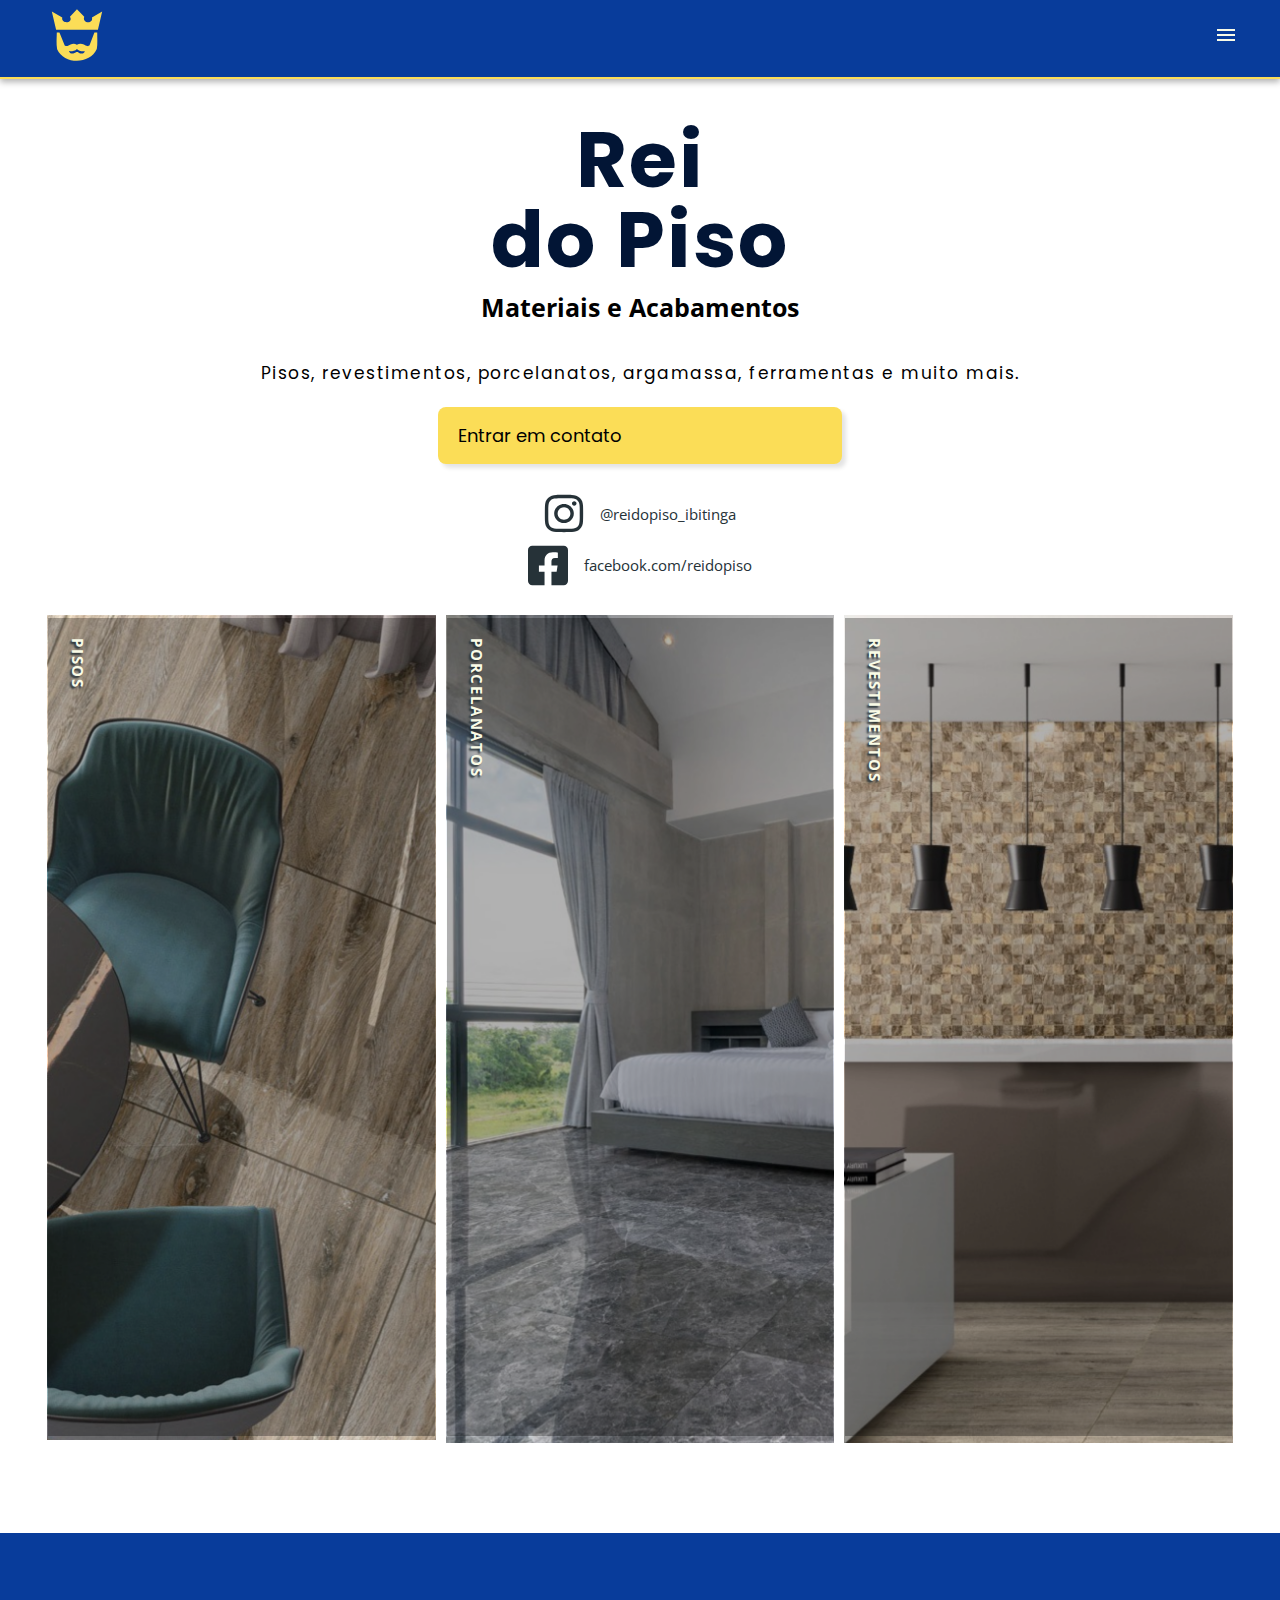
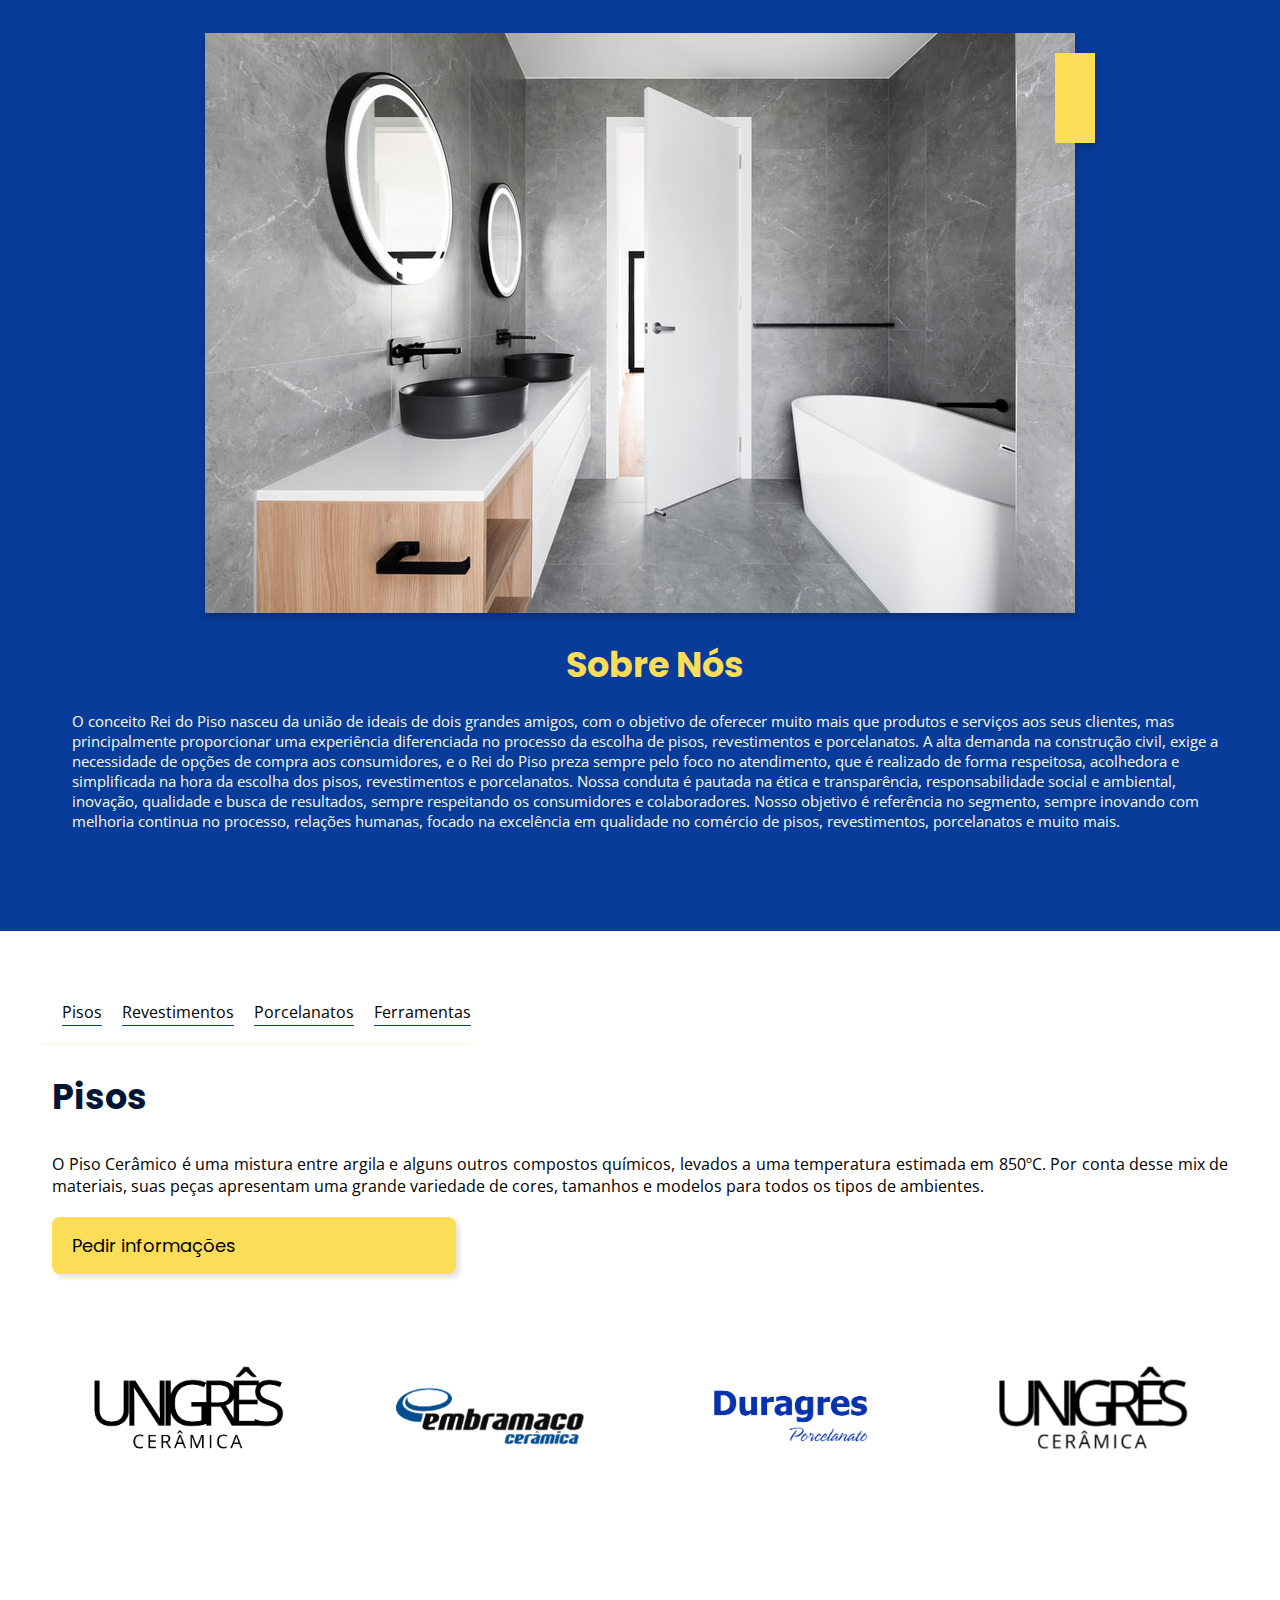
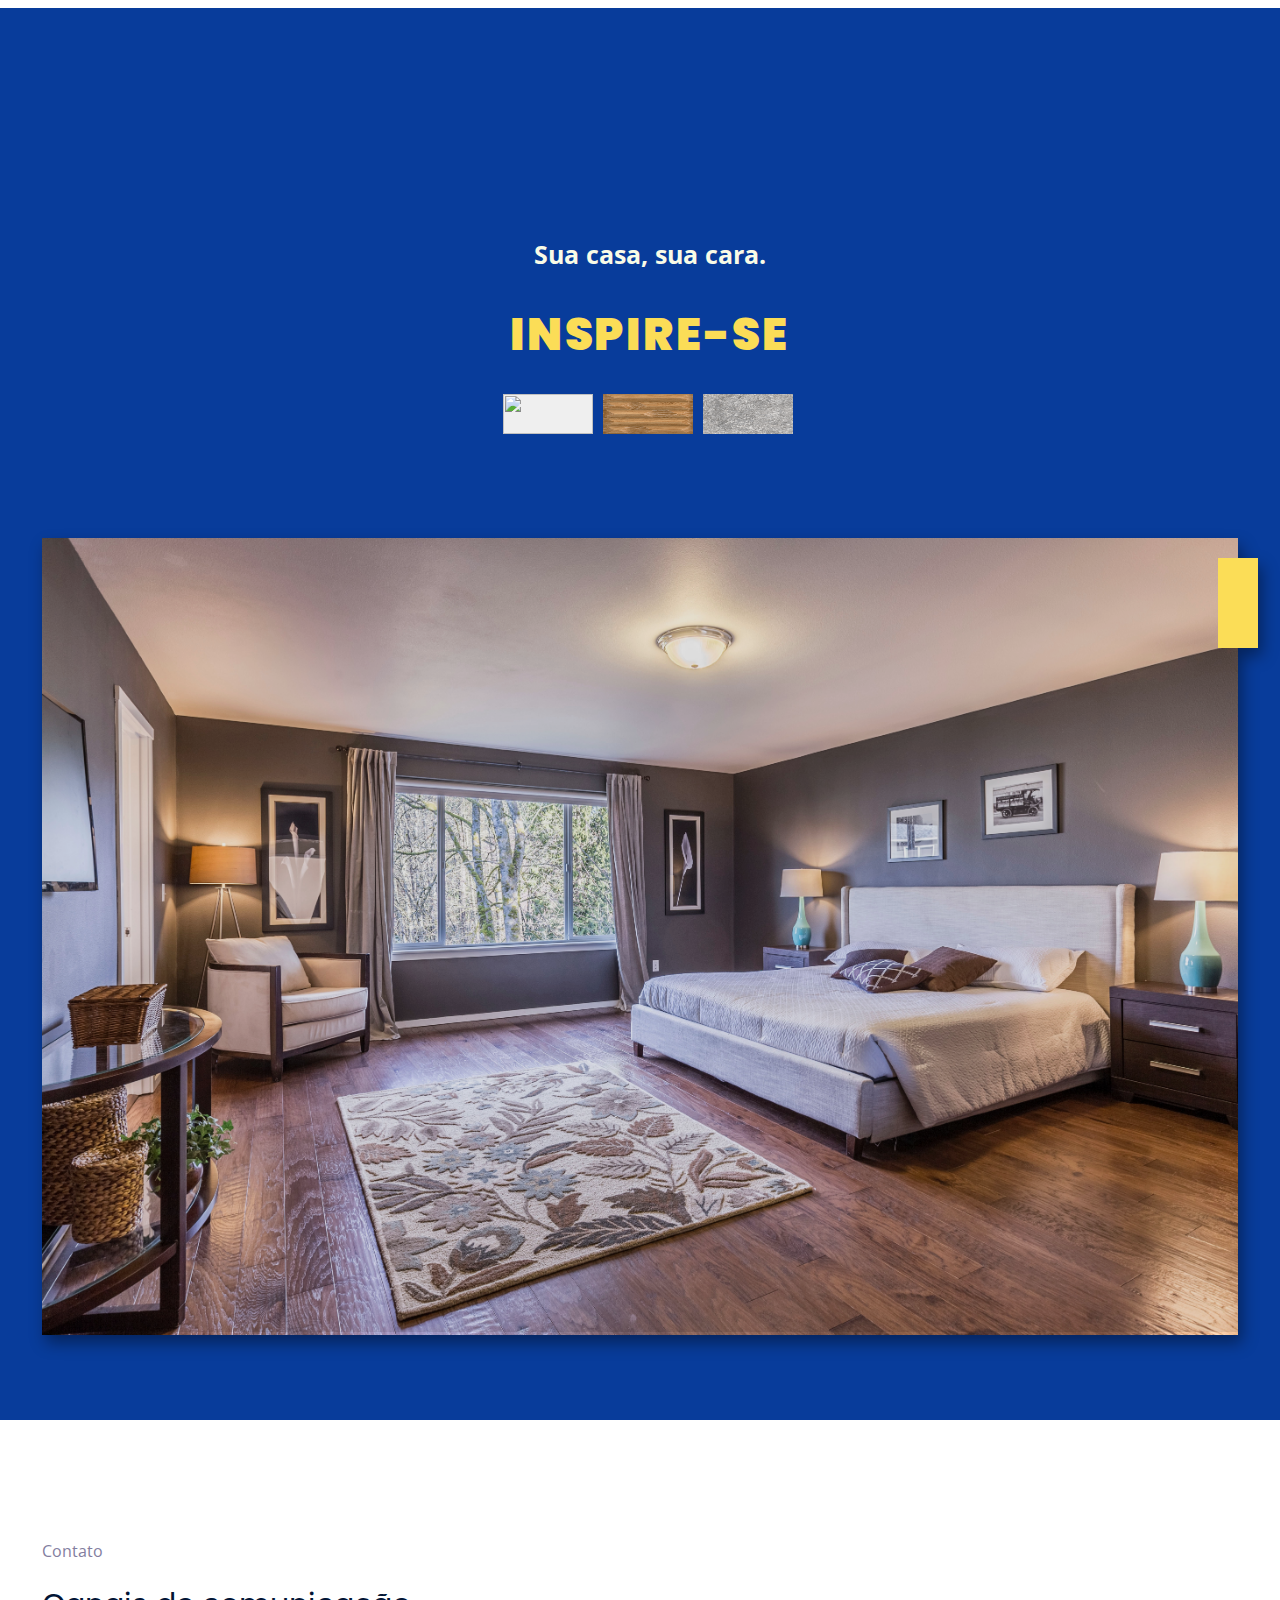
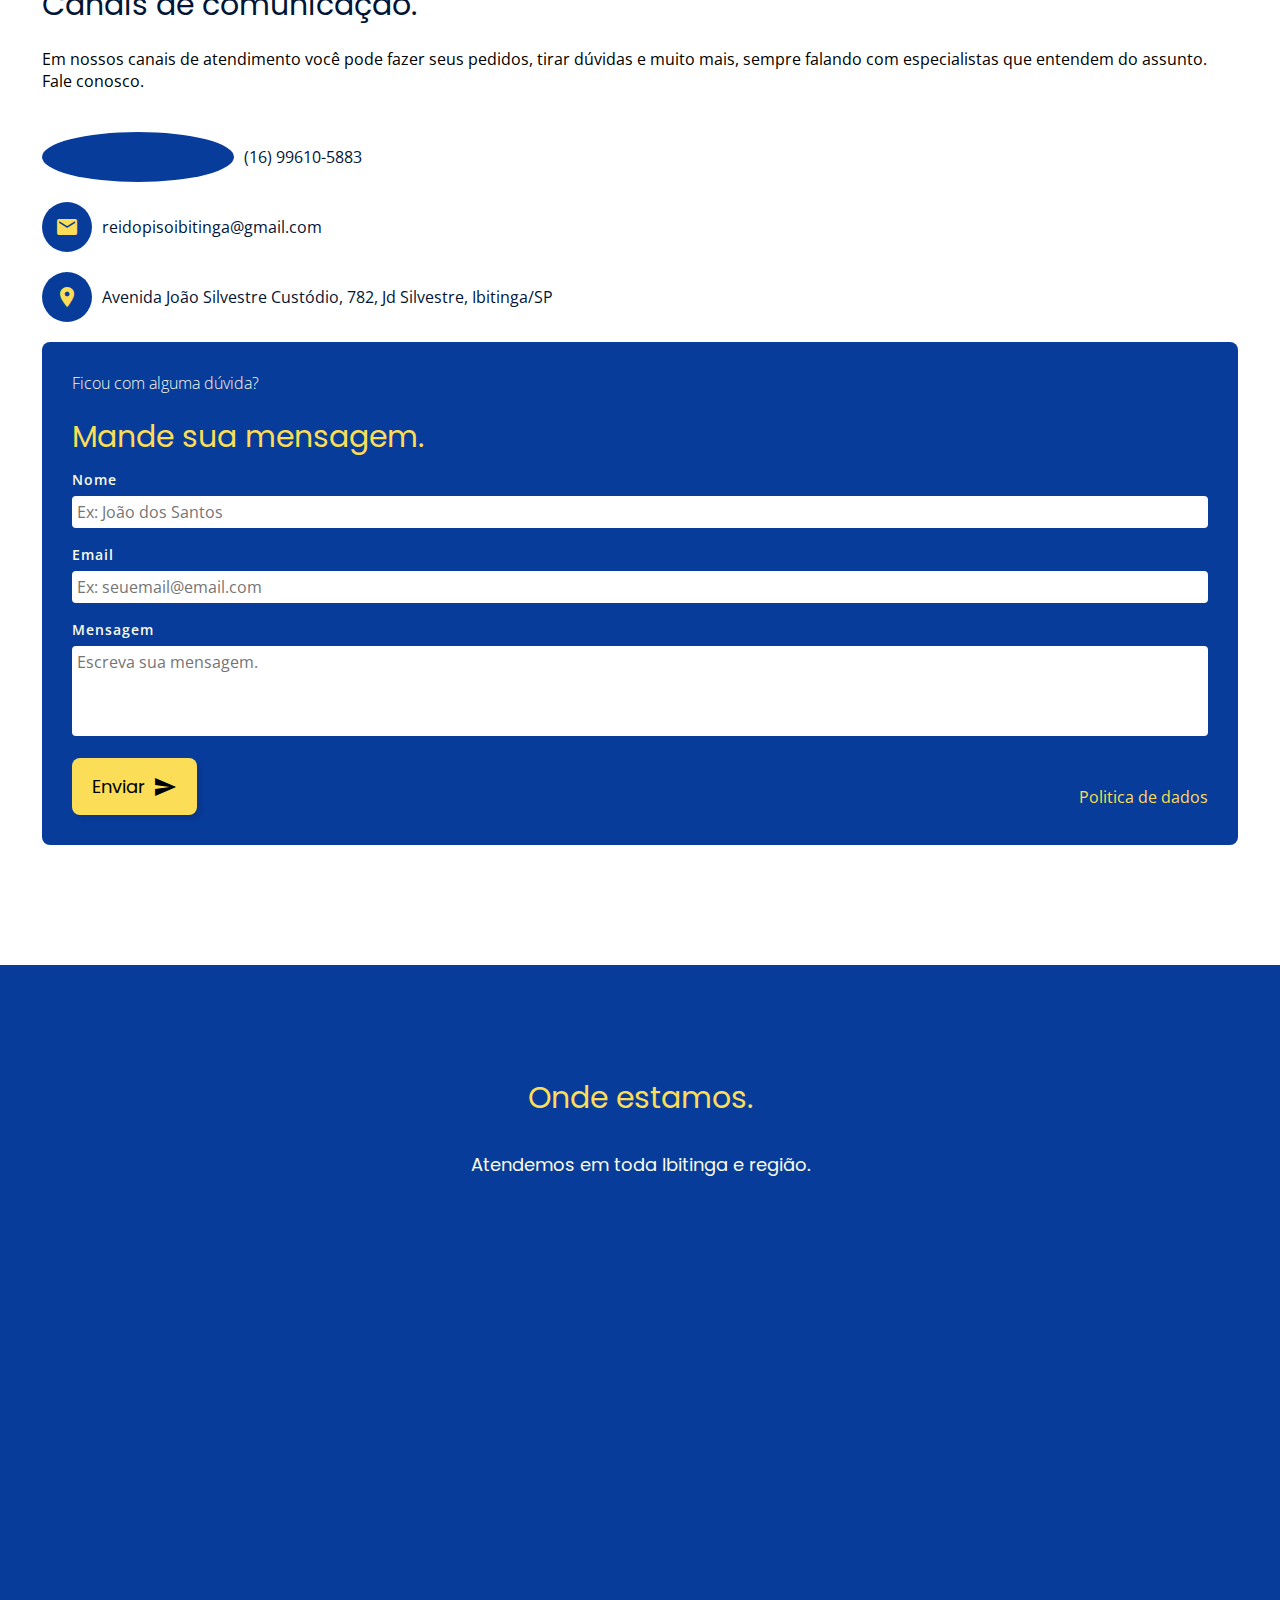
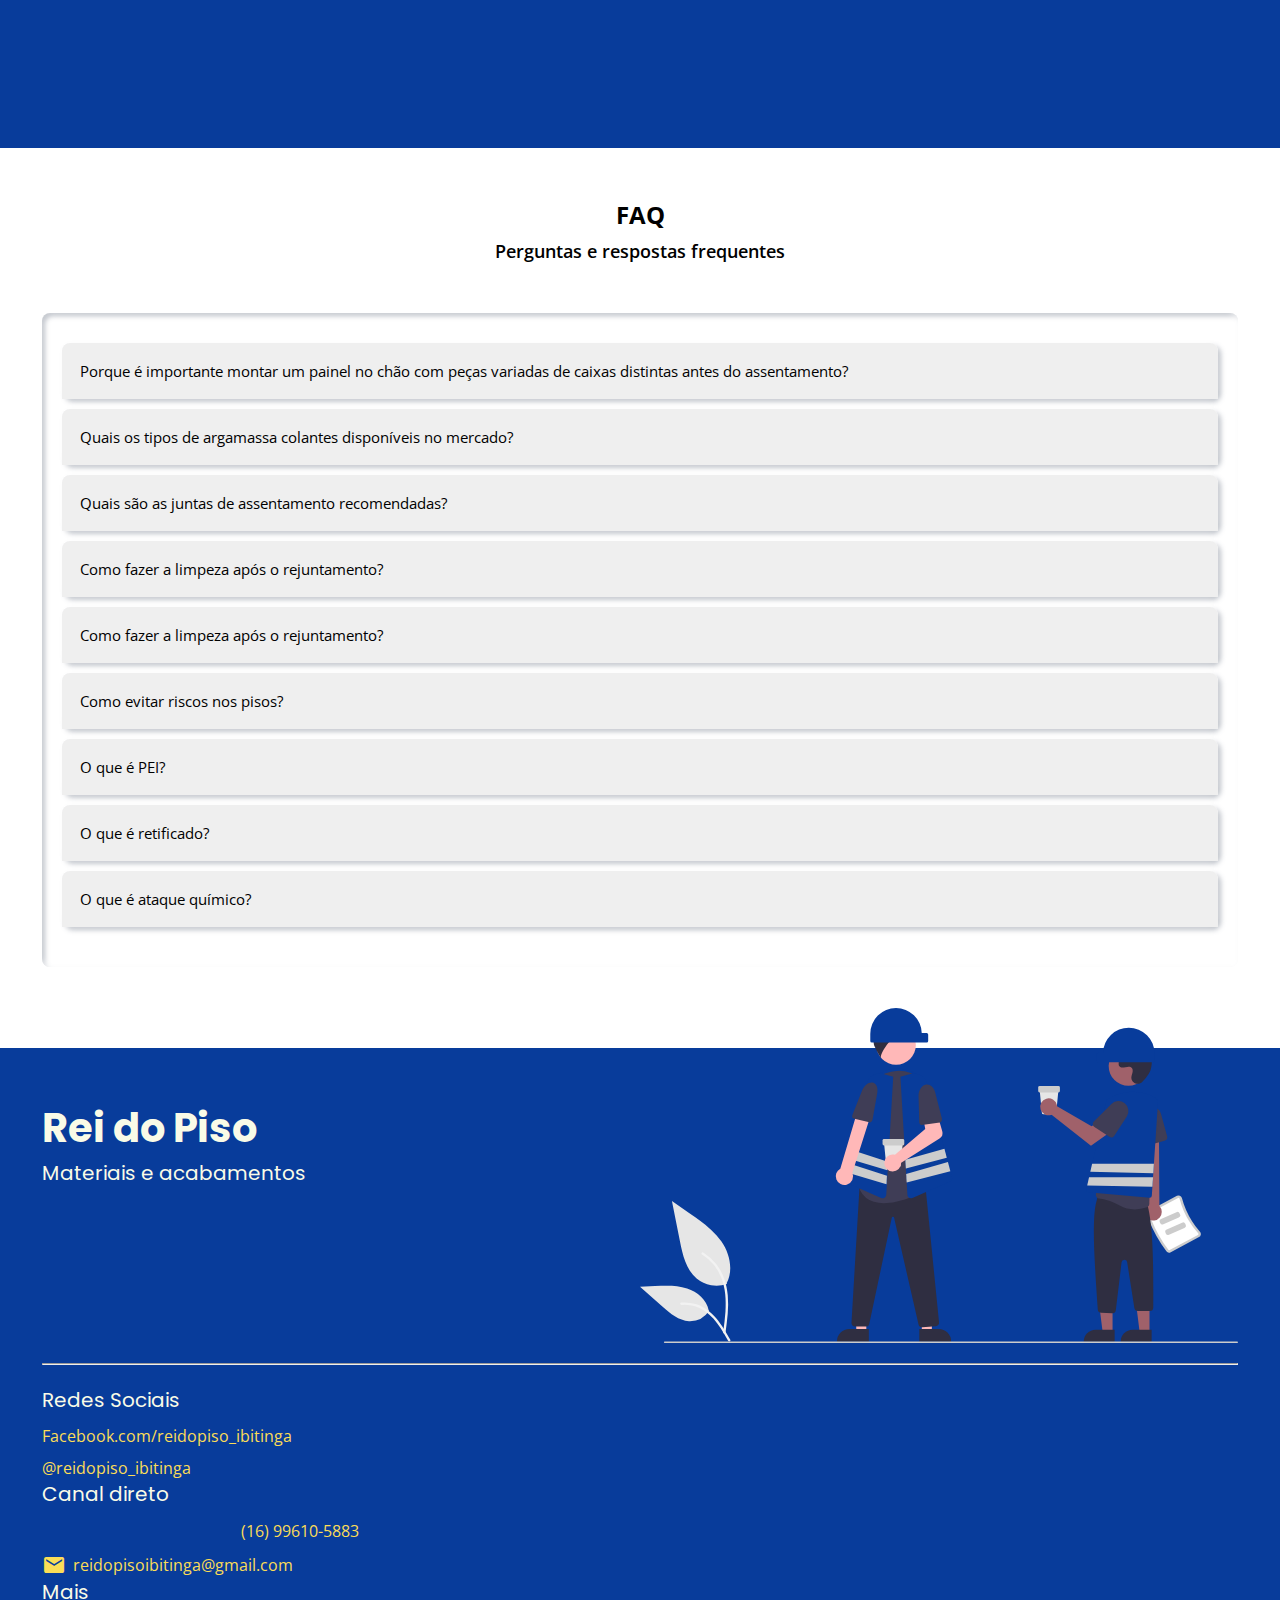
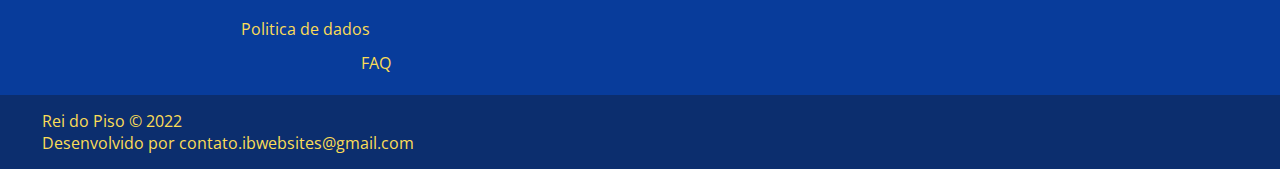
==== commit face2f18: "FAQ and Modal Date Politic" ====
--- a/index.html
+++ b/index.html
@@ -36,6 +36,7 @@
                             <li><a class="navbar-item" href="#about">Sobre Nós</a></li>
                             <li><a class="navbar-item" href="#services">Produtos</a></li>
                             <li><a class="navbar-item" href="#contact">Contato</a></li>
+                            <li><a class="navbar-item" href="#faq">FAQ</a></li>
                         </ul>
                     </div>
 
@@ -279,14 +280,12 @@
                         <div class="service-box-caption">
                             <h2>Ferramentas</h2>
                             <p>
-                                Lorem ipsum dolor sit amet, consectetur adipisicing elit.
-                                Fugit perspiciatis earum illo autem molestiae repellat.
-                                Lorem ipsum dolor sit amet, consectetur adipisicing elit.
-                                Fugit perspiciatis earum illo autem molestiae repellat.
-                                Lorem ipsum dolor sit amet, consectetur adipisicing elit.
-                                Fugit perspiciatis earum illo autem molestiae repellat.
-                                consectetur adipisicing elit.
-                                Fugit perspiciatis earum illo autem molestiae repellat.
+                                Disponibilizamos aos profissionais da
+                                construção civil um mix de ferramentas utilizadas no
+                                assentamento dos pisos, revestimentos e porcelanatos,
+                                para que o profissional possa agregar ao seu serviço mais
+                                agilidade e precisão, trazendo economia de tempo e
+                                aumentando a qualidade da mão de obra.
                             </p>
                             <button class="button is-medium is-my-primary">
                                 Pedir informações
@@ -452,19 +451,27 @@
                             </div>
 
 
-                            <div class="control mt-1 is-flex">
+                            <div class="control mt-1 is-flex is-between">
                                 <button type="submit" class="button  is-my-primary is-right">
                                     Enviar
                                     <i class="material-icons">send</i>
                                 </button>
+                                <a id="btnPoliticForm" href="#">
+                                    <i class="material-icons">gpp_good</i>
+                                    Politica de dados
+                                </a>
                             </div>
 
                         </form>
                     </div>
                 </div>
 
-
-
+            </div>
+        </section>
+
+
+        <section id="map">
+            <div class="container">
                 <div class="columns">
                     <div class="column">
                         <div class="contact_map">
@@ -483,24 +490,200 @@
             </div>
         </section>
 
+        <section id="faq">
+            <div class="faq">
+                <div class="container">
+                    <h2>FAQ</h2> 
+                    <span>Perguntas e respostas frequentes</span>
+                    <div class="content_faq">
+                        <div class="box_faq">
+                           
+                            <div class="box_question_content">
+                                <button type="button" class="collapsible">
+                                    Porque é importante montar um painel no chão com peças variadas de
+                                    caixas distintas antes do assentamento?
+                                </button>
+                                <div class="faq_answer">
+                                    A montagem de painéis com peças variadas e caixas distintas é
+                                    muito importante para obter um bom resultado no ambiente. Dessa
+                                    forma, é feita uma verificação da composição de um modo mais
+                                    harmonioso e agradável antes do assentamento.
+                                </div>
+                            </div>
+                            <div class="box_question_content">
+                                <button type="button" class="collapsible">
+                                    Quais os tipos de argamassa colantes disponíveis no mercado?
+                                </button>
+                                <div class="faq_answer">
+                                    As argamassas são imprescindíveis para o assentamento e
+                                    revestimento cerâmico, e são divididas em quatro tipos: AC-I:
+                                    Argamassa colante para uso interno; AC-II: Argamassa colante
+                                    para uso interno e externo; AC-III: Argamassa colante de alta
+                                    resistência; AC-III E: Argamassa colante especial.
+                                </div>
+                            </div>
+                            <div class="box_question_content">
+                                <button type="button" class="collapsible">
+                                    Quais são as juntas de assentamento recomendadas?
+                                </button>
+                                <div class="faq_answer">
+                                    As juntas de assentamento indicadas são espaçamentos entre as
+                                    placas cerâmicas. Nos produtos retificados a junta mínima
+                                    recomendada é de 2mm. Já para os demais, geralmente
+                                    estão destacadas na embalagem de acordo com o formato
+                                    do produto.
+                                </div>
+
+
+                            </div>
+                            <div class="box_question_content">
+                                <button type="button" class="collapsible">
+                                    Como fazer a limpeza após o rejuntamento?
+                                </button>
+                                <div class="faq_answer">
+                                    Para realizar a limpeza após o rejuntamento são necessárias
+                                    algumas etapas e cuidados. Nos pisos com textura rústica,
+                                    deve ser passada uma camada de cera líquida incolor somente
+                                    próximo às bordas do rejunte. Não é aconselhável espalhar
+                                    sobre a peça toda antes do rejunte. Outra dica é limpar com
+                                    uma esponja úmida antes da secagem e, logo em seguida, passar
+                                    um pano seco. Na hora de fazer a limpeza dos revestimentos
+                                    cerâmicos, em hipótese alguma devem ser utilizados ácidos
+                                    ou materiais abrasivos. O ataque corrói o esmalte,
+                                    comprometendo a impermeabilização do produto, além de
+                                    propiciar danos irreversíveis e a entrada de agentes
+                                    agressivos sob a base. Limpeza pós-obra As etapas após
+                                    a obra com o revestimento também merecem atenção. Não
+                                    é permitido utilizar esponjas de aço, pelo fato de
+                                    danificarem e retirarem o brilho do porcelanato ou do
+                                    esmalte do revestimento. Nossa orientação é usar vassoura
+                                    de pelo e, em seguida, um pano umedecido com água e
+                                    sabão neutro. Produtos que contenham ácido fluorídrico
+                                    ou ácido muriático em sua fórmula, além dos específicos
+                                    para retirar ferrugem de tecidos, e limpadores que
+                                    dão brilho em metais, não são recomendados. Exemplos
+                                    como limpa-pedras, limpa-forno, soda cáustica e
+                                    produtos com hidróxidos em alta concentração
+                                    podem causar alterações no brilho superficial
+                                    do porcelanato.
+                                </div>
+
+
+                            </div>
+                            <div class="box_question_content">
+                                <button type="button" class="collapsible">
+                                    Como fazer a limpeza após o rejuntamento?
+                                </button>
+                                <div class="faq_answer">
+                                    Para realizar a limpeza após o rejuntamento são necessárias
+                                    algumas etapas e cuidados. Nos pisos com textura rústica,
+                                    deve ser passada uma camada de cera líquida incolor somente
+                                    próximo às bordas do rejunte. Não é aconselhável espalhar
+                                    sobre a peça toda antes do rejunte. Outra dica é limpar com
+                                    uma esponja úmida antes da secagem e, logo em seguida, passar
+                                    um pano seco. Na hora de fazer a limpeza dos revestimentos
+                                    cerâmicos, em hipótese alguma devem ser utilizados ácidos
+                                    ou materiais abrasivos. O ataque corrói o esmalte,
+                                    comprometendo a impermeabilização do produto, além de
+                                    propiciar danos irreversíveis e a entrada de agentes
+                                    agressivos sob a base. Limpeza pós-obra As etapas após
+                                    a obra com o revestimento também merecem atenção. Não
+                                    é permitido utilizar esponjas de aço, pelo fato de
+                                    danificarem e retirarem o brilho do porcelanato ou do
+                                    esmalte do revestimento. Nossa orientação é usar vassoura
+                                    de pelo e, em seguida, um pano umedecido com água e
+                                    sabão neutro. Produtos que contenham ácido fluorídrico
+                                    ou ácido muriático em sua fórmula, além dos específicos
+                                    para retirar ferrugem de tecidos, e limpadores que
+                                    dão brilho em metais, não são recomendados. Exemplos
+                                    como limpa-pedras, limpa-forno, soda cáustica e
+                                    produtos com hidróxidos em alta concentração
+                                    podem causar alterações no brilho superficial
+                                    do porcelanato.
+                                </div>
+
+                            </div>
+                            <div class="box_question_content">
+                                <button type="button" class="collapsible">
+                                    Como evitar riscos nos pisos?
+                                </button>
+                                <div class="faq_answer">
+                                    Antes de iniciar o assentamento, limpe o local. 
+                                    Já durante o processo, proteja a área com papelão 
+                                    ou lona para evitar o contato direto com agentes 
+                                    abrasivos, principalmente a areia que provoca riscos 
+                                    em qualquer revestimento. Também recomendamos que 
+                                    utilizem capachos nas entradas para evitar a entrada 
+                                    de poluentes por meio dos solados dos sapatos.
+                                </div>
+
+                            </div>
+                            <div class="box_question_content">
+                                <button type="button" class="collapsible">
+                                    O que é PEI?
+                                </button>
+                                <div class="faq_answer">
+                                    Do inglês Porcelain Enamel Institute, o PEI é um índice que
+                                     classifica as cerâmicas de acordo com sua resistência ao 
+                                     desgaste por abrasão da superfície esmaltada, causada pelo 
+                                     tráfego de pessoas, contato com sujeiras abrasivas, e até
+                                      mesmo por conta da movimentação de objetos. Existem cinco 
+                                      tipos de classificação PEI: PEI 1: Especial para paredes 
+                                      PEI 2: Baixo PEI 3: Médio PEI 4: Alto PEI 5: Altíssimo
+                                </div>
+
+                            </div>
+                            <div class="box_question_content">
+                                <button type="button" class="collapsible">
+                                    O que é retificado?
+                                </button>
+                                <div class="faq_answer">
+                                    Os produtos retificados passam entre rebolos diamantados, conferindo 
+                                    dimensões precisas ao final do processo de corte denominado retífica.
+                                     Isso permite que as dimensões finais fiquem mais precisas, possibilitando 
+                                     o uso de juntas de assentamento com menor largura e melhor resultado 
+                                     estético.
+                                </div>
+
+                            </div>
+                            <div class="box_question_content">
+                                <button type="button" class="collapsible">
+                                    O que é ataque químico?
+                                </button>
+                                <div class="faq_answer">
+                                    Ataque químico é um desgaste ou corrosão provocada pelo uso inadequado
+                                     de produtos químicos durante a limpeza e/ou manutenção do piso. 
+                                     Este processo torna o revestimento poroso, causando perda de brilho
+                                      e manchas foscas, tanto pontuais quanto em sequência. O ataque 
+                                      químico é irreversível e a solução é a remoção e a substituição 
+                                      das peças danificadas.
+                                </div>
+
+                            </div>
+                        </div>
+                    </div>
+                </div>
+            </div>
+        </section>
+
     </main>
 
     <footer id="footer">
         <div class="footer">
             <div class="container">
 
-                    <div class="footer_header">
-                        <div class="footer_title">
-                            <h1>Rei do Piso</h1>
-                            <span>Materiais e acabamentos</span>
-                        </div>
-    
-                        
-                        <div class="footer_image">
-                            <img src="./assets/img/bg-footer.svg"
-                                alt="Pisos, revestimentos, acabamentos, argamassa, ferramentas e muito mais.">
-                        </div>
-                    </div>
+                <div class="footer_header">
+                    <div class="footer_title">
+                        <h1>Rei do Piso</h1>
+                        <span>Materiais e acabamentos</span>
+                    </div>
+
+
+                    <div class="footer_image">
+                        <img src="./assets/img/bg-footer.svg"
+                            alt="Pisos, revestimentos, acabamentos, argamassa, ferramentas e muito mais.">
+                    </div>
+                </div>
 
                 <hr>
 
@@ -529,13 +712,13 @@
                         <span> Mais</span>
                         <div class="footer_contact">
                             <div class="box_footer_cotact_plus">
-                                <a href="">
-                                    <i class="material-icons">https</i>
+                                <a id="btnPolitic" href="">
+                                    <i class="material-icons">gpp_good</i>
                                     Politica de dados
                                 </a>
                             </div>
                             <div class="box_footer_cotact_plus">
-                                <a href="">
+                                <a href="#faq">
                                     <i class="material-icons">question_mark</i>
                                     FAQ
                                 </a>
@@ -543,24 +726,61 @@
                         </div>
                     </div>
                 </div>
-                
+
             </div>
         </div>
         <div class="footer_bar">
             <div class="container">
-               <div class="box_footer_bar">
-                <div class="copy">
-                    Rei do Piso &copy; 2022
-                 </div>
-                 <div class="dev">
-                     <span>Desenvolvido por contato.ibwebsites@gmail.com</span>
-                 </div>
-               </div>
+                <div class="box_footer_bar">
+                    <div class="copy">
+                        Rei do Piso &copy; 2022
+                    </div>
+                    <div class="dev">
+                        <span>Desenvolvido por contato.ibwebsites@gmail.com</span>
+                    </div>
+                </div>
             </div>
         </div>
-        
+
     </footer>
 
+    <section id="modals">
+        <div id="modal-politic" class="modal is-hidden">
+            <div class="modal_content">
+                <div class="container">
+                    <div class="box_modal">
+                        <h2>Politica de dados</h2>
+                        <span>Seus dados seguros</span>
+                        <ul>
+                            <li>
+                                Ao enviar uma mensagem para a Rei do Piso materiais e acabamentos,
+                                você concorda com o uso do enderço fornecido
+                                para responder-mos suas dúvidas atravéz do e-mail.
+                            </li>
+                            <li>
+                                Seu nome e e-mail não seram gravados em bancos de dados, permanecendo apenas
+                                em nossa lista de contatos de e-mail.
+                            </li>
+                            <li>
+                                A Rei do Piso materiais e acabamentos, garante que seus dados não serão
+                                usados por terceiros, não compartilhamos o conteudo dos e-mails e não
+                                aplicamos spans.
+                            </li>
+                        </ul>
+
+
+                        <div class="modal_buttons">
+                            <div class="button is-my-danger">
+                                Fechar
+                                <i class="material-icons">close</i>
+                            </div>
+
+                        </div>
+                    </div>
+                </div>
+            </div>
+        </div>
+    </section>
 
 
 
--- a/assets/css/variables.css
+++ b/assets/css/variables.css
@@ -23,12 +23,12 @@
         --blue_dark: #0c2e6e;
         --text_light:  #f9fbe7;
         --text_grey: #837e9f;
-        --text_black: #263238;
+        --text_black: hsl(200, 19%, 18%);
         --text_details: #fbdd57;
         --text_hover: #CB92B1;
         --text_tile: #021535;
 
-
+        --red: #ff5252;
         --bg-light: #fafafa;
 
 }
--- a/assets/css/global.css
+++ b/assets/css/global.css
@@ -61,8 +61,13 @@
 
 .is-my-primary {
     background: var(--text_details);
-    border: var(--amber);
+    border: var(--text_details);
 
+}
+.is-my-danger {
+    background: var(--red);
+    border: var(--red);
+    color: var(--text_light);
 }
 
 .shadow {
@@ -75,10 +80,6 @@
 
 .mt-1 {
     margin-top: 3rem !important;
-}
-
-.box {
-    background: var(--light_text);
 }
 
 .button {
@@ -124,5 +125,20 @@
     display: flex!important;
     flex-direction: row;
 }
+.is-flex{
+    display: flex;
+}
+.is-hidden{
+    display: none;
+}
+.is-visible{
+    display: flex;
+}
+.is-between{
+    justify-content: space-between;
+}
+.box{
+   box-shadow: -.6rem -.6rem 2.6rem 0 rgba(255,255,255, .83);
+   background: var(--text_light);
+}
 
-
--- a/assets/css/main.css
+++ b/assets/css/main.css
@@ -358,7 +358,12 @@
     padding: 5rem;
     /* max-width: 20rem; */
     margin-top: 2rem;
-
+    /* background: red; */
+
+}
+
+.owl-item.active {
+    background: none;
 }
 
 /* .slide_box img {
@@ -378,7 +383,7 @@
     padding: 8rem 0;
 }
 
-.box_inspiration{
+.box_inspiration {
     display: flex;
     flex-direction: row;
 }
@@ -386,10 +391,11 @@
 .inspiration_image {
     position: relative;
     filter: drop-shadow(4px 8px 8px rgba(0, 0, 0, 0.4));
-    flex:2;
-}
-.inspiration_image img{
-   width: 100%;
+    flex: 2;
+}
+
+.inspiration_image img {
+    width: 100%;
 }
 
 
@@ -400,7 +406,7 @@
     min-height: 50vh;
     flex-direction: column;
     padding: 5rem 0 0 2rem;
-    flex:1;
+    flex: 1;
 
 }
 
@@ -426,16 +432,18 @@
 #inspiration .product_slide {
     margin-top: 22rem;
     display: flex;
-   padding-right: .5rem;
-
-}
-#inspiration .product_slide figure{
+    padding-right: .5rem;
+
+}
+
+#inspiration .product_slide figure {
     margin-top: 5rem;
     flex: 1;
     padding: .3rem;
     cursor: pointer;
 }
-#inspiration .product_slide figure img{
+
+#inspiration .product_slide figure img {
     width: 100%;
 }
 
@@ -449,6 +457,7 @@
     filter: drop-shadow(2px 4px 4px rgba(0, 0, 0, 0.4));
     flex: 1;
 }
+
 .inspiration_buttons {
     display: none;
 }
@@ -459,14 +468,15 @@
     padding: 6rem 0;
     height: auto;
 }
-.box_contact_content{
+
+.box_contact_content {
     display: flex;
     flex-direction: row;
 }
 
 .contact_labels {
     padding-right: 3rem;
-    flex:1;
+    flex: 1;
 }
 
 .contact_labels span {
@@ -512,7 +522,7 @@
     background: var(--primary_color);
     padding: 3rem;
     border-radius: .8rem;
-    flex:1;
+    flex: 1;
 }
 
 .form_contact span {
@@ -535,10 +545,25 @@
     font-size: 3rem;
     margin-top: 2rem;
 }
+
 .form_contact button {
     margin-top: -2rem;
 }
 
+.form_contact a {
+    color: var(--text_details);
+    display: flex;
+    align-items: center;
+    margin-left: 1rem;
+}
+
+
+/* MAP   */
+#map {
+    background: var(--primary_color);
+    padding: 2rem 0 3rem 0;
+}
+
 .contact_map {
     width: 100%;
     min-height: 45rem;
@@ -547,30 +572,34 @@
     justify-content: center;
     align-items: center;
     flex-direction: column;
-}
-
-.contact_map h2 {
-    color: var(--text_tile);
+    padding-bottom: 5rem;
+}
+
+#map .contact_map h2 {
+    color: var(--text_details);
     font-weight: 400;
     font-family: 'Poppins', sans-serif;
     font-size: 3rem;
     margin: 2rem 0;
 }
 
-.contact_map span {
-    color: var(--text_grey);
+#map .contact_map span {
+    color: var(--text_light);
     font-weight: 400;
     font-family: 'Poppins', sans-serif;
     font-size: 1.8rem;
     margin: 1rem 0 4rem 0;
 }
 
+
 .contact_map iframe {
     width: 100%;
     min-height: 45rem;
     ;
 }
 
+/* FOOTER  */
+
 #footer {
     background: var(--primary_color);
 }
@@ -580,20 +609,23 @@
     padding-top: 5rem;
     color: var(--text_details);
 }
-.footer_header{
+
+.footer_header {
     display: flex;
     width: 100%;
     justify-content: space-between;
     margin-bottom: 2rem;
 }
 
-.footer_title{
+.footer_title {
     flex: 1;
     justify-content: end;
 }
-.footer_image{
-    flex: 1;
-}
+
+.footer_image {
+    flex: 1;
+}
+
 .footer_image img {
     margin-top: -12rem;
     display: block;
@@ -647,17 +679,20 @@
 .box_footer_cotact_plus i {
     margin-right: .7rem;
 }
-.footer_content{
+
+.footer_content {
     display: flex;
     justify-content: space-between;
     margin-top: 2rem;
 }
-.footer_bar{
+
+.footer_bar {
     width: 100%;
     background: var(--blue_dark);
     color: var(--text_details);
 }
-.box_footer_bar{
+
+.box_footer_bar {
     display: flex;
     width: 100%;
     padding: 1.5rem 0;
@@ -665,62 +700,176 @@
     margin-top: 2rem;
 }
 
-
-
-
-
-
-#specials {
-    padding-top: 5rem;
-}
-
-#specials h2 {
+/* MODAL  */
+#modals {
+    position: relative;
+    width: 100%;
+    height: auto;
+}
+
+.modal_content {
+    position: fixed;
+    width: 100vw;
+    min-height: 100vh;
+    background: rgb(8, 60, 155, 0.9);
+    top: 0;
+    left: 0;
+    z-index: 1111;
+    overflow: scroll;
+
+    justify-content: center;
+    align-items: center;
+    transition: 1s;
+}
+
+.box_modal {
+    background: var(--text_light);
+    width: min(70rem, 98%);
+
+
+    padding: 3rem;
+    margin: 5rem auto;
+    border-radius: .8rem;
+    -webkit-box-shadow: 13px 23px 21px -9px rgba(0, 0, 0, 0.47);
+    -moz-box-shadow: 13px 23px 21px -9px rgba(0, 0, 0, 0.47);
+    box-shadow: 13px 23px 21px -9px rgba(0, 0, 0, 0.47);
+}
+
+.box_modal_faq {
+    background: var(--text_light);
+    width: 99%;
+    height: auto;
+
+
+    padding: 3rem;
+    margin: auto;
+    border-radius: .8rem;
+    -webkit-box-shadow: 13px 23px 21px -9px rgba(0, 0, 0, 0.47);
+    -moz-box-shadow: 13px 23px 21px -9px rgba(0, 0, 0, 0.47);
+    box-shadow: 13px 23px 21px -9px rgba(0, 0, 0, 0.47);
+}
+
+.box_modal ul li {
+    list-style: inside;
+    margin-bottom: 1.5rem;
+}
+
+.box_modal h2 {
+    color: var(--text_tile);
+    font-weight: 400;
+    font-family: 'Poppins', sans-serif;
     font-size: 3rem;
-    /* margin-left: 1rem; */
-    font-family: 'Merriweather Sans', sans-serif;
-    margin-bottom: 3rem;
-
-}
-
-.box_card {
-    display: flex;
-    align-items: center;
-    padding: .2rem 0;
-}
-
-.box_card h3 {
-    font-weight: 700;
-    color: var(--text_color);
-    font-size: 1.2rem;
-    margin-top: .5rem;
-    max-width: 25ch;
+    margin: 2rem 0;
+}
+
+.box_modal span {
+    color: var(--text_tile);
+    font-weight: 400;
+    font-family: 'Poppins', sans-serif;
+    font-size: 2rem;
+    margin: .5rem 0 1rem 0;
+    display: block;
+}
+
+.box_modal {
+    line-height: 2.5rem;
+    margin-bottom: 2rem;
+
+}
+
+.box_modal .modal_buttons {
+    display: flex;
+    justify-content: center;
+}
+
+.box_modal .modal_buttons .button {
+    margin: 3rem 0 2rem 0;
+}
+
+.box_modal .modal_buttons .button:nth-child(2) {
+    margin-left: 5rem;
+}
+
+#faq {
+
+    width: 100%;
+    height: auto;
+    min-height: 100vh;
+    padding: 5rem 0;
+}
+
+.box_faq {
+    /* background: var(--text_light); */
+    padding: 3rem 2rem;
+    border-radius: .8rem;
+    box-shadow: inset -3px -3px 7px #ffffffb0,
+        inset 3px 3px 5px rgba(94, 104, 121, 0.397);
+    margin-bottom: 1rem;
+    height: auto;
+    margin-top: 5rem;
+
+}
+
+.faq h2 {
+    text-align: center;
+
+}
+
+.faq span {
+    text-align: center;
+    font-weight: 600;
+    font-size: 1.8rem;
+    display: block;
+    margin-top: .8rem;
+
+}
+
+.box_faq span.faq_question {
+    font-size: 1.5rem;
+    cursor: pointer;
+}
+
+.collapsible {
+    /* background: var(--text_light); */
+    color: var(--text_dark);
+    cursor: pointer;
+    padding: 18px;
+    width: 100%;
+    border: none;
+    text-align: left;
+    outline: none;
+    font-size: 1.5rem;
+    transition: background-color .8s;
+    border-radius: .8rem .8rem 0 0;
+}
+
+.active, .collapsible:hover {
+    background: var(--primary_color);
+    transition: background-color .8s;
+    color: var(--text_details);
+}
+
+.faq_answer {
+    padding: 0 18px;
+    display: none;
     overflow: hidden;
-    text-overflow: ellipsis;
-    white-space: nowrap;
-}
-
-.box_card span {
-    color: var(--text_dark);
-}
-
-.box_card a {
-    color: var(--text_color);
-    font-weight: 400;
-    display: flex;
-    align-items: center;
-}
-
-.box_card a:hover {
-    color: var(--bg_techs);
-}
-
-.box_card a i {
-    font-size: 2rem;
-    margin-left: 1rem;
-}
-
-
-
+    /* background: var(--text_light); */
+    border-radius: 0 0 .8rem .8rem;
+    padding: 2rem .9rem;
+}
+
+.box_question_content {
+    margin-bottom: .8rem;
+    box-shadow: -3px -3px 7px #ffffffb0,
+        3px 3px 5px rgba(94, 104, 121, 0.397);
+    border-radius: .8rem;
+    margin-bottom: 1rem;
+}
+
+
+
+
+/* CONTAINR  */
 
 .container {
     padding: 0 1rem;
--- a/assets/css/medias.css
+++ b/assets/css/medias.css
@@ -174,6 +174,18 @@
         display: flex;
         flex-direction: column;
     }
+    .footer_content{
+        flex-direction: column;
+    }
+    .box_footer_bar{
+        display: flex;
+        flex-direction: column;
+    }
+    .footer_image img {
+        margin-top: -9rem;
+        display: block;
+        width: 100%;
+    }
 
 
 
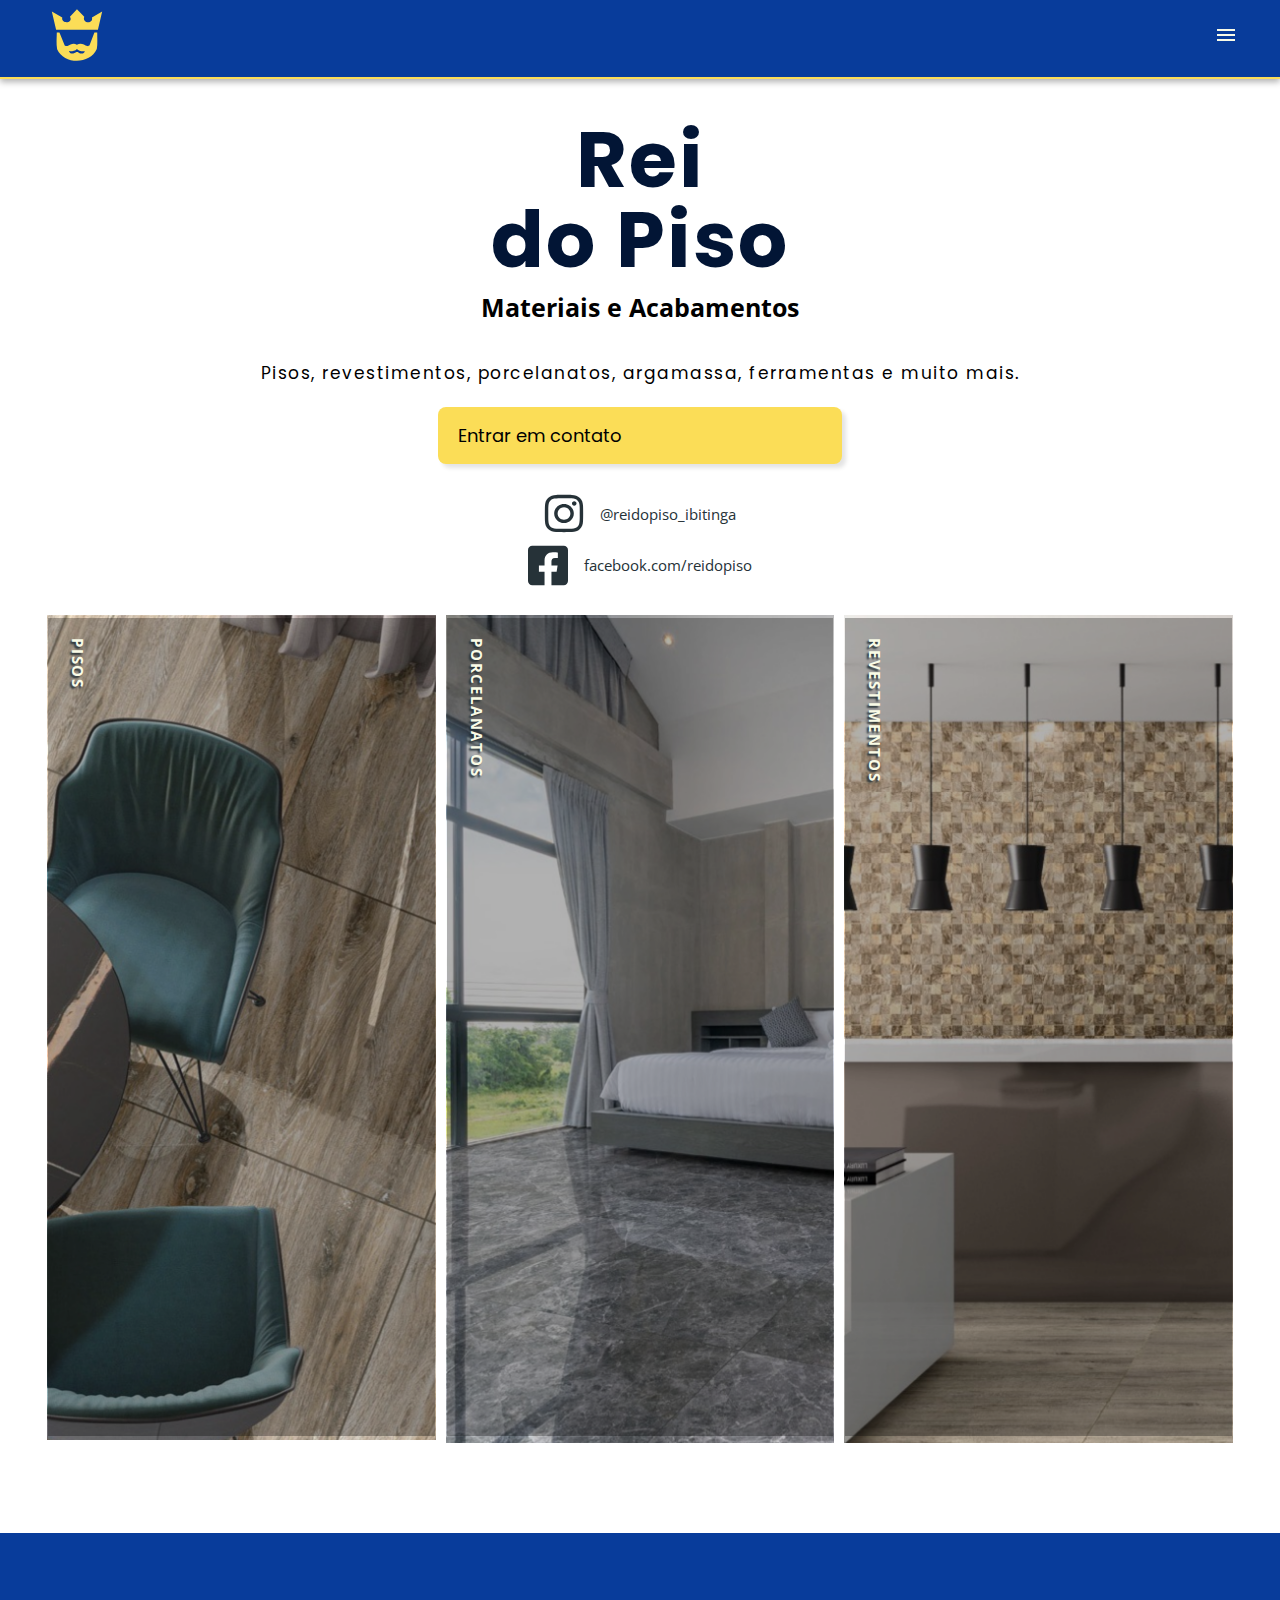
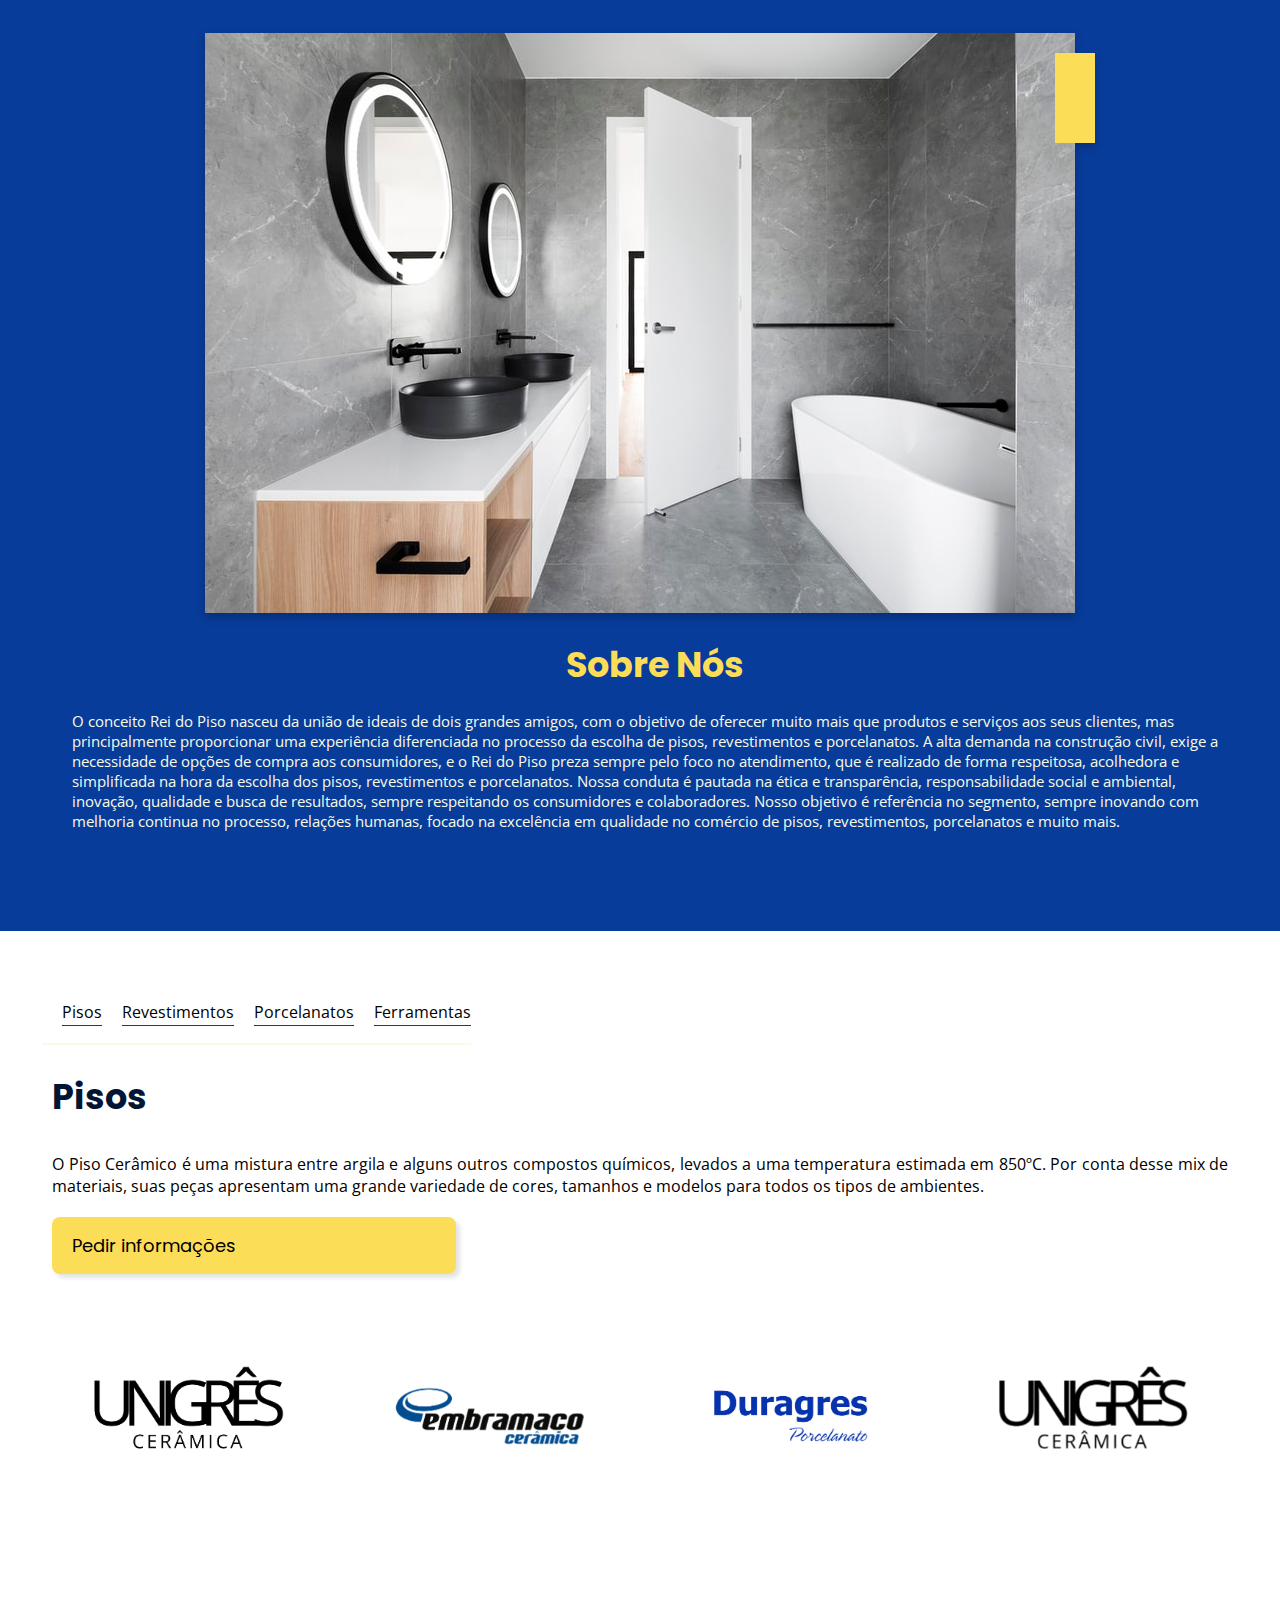
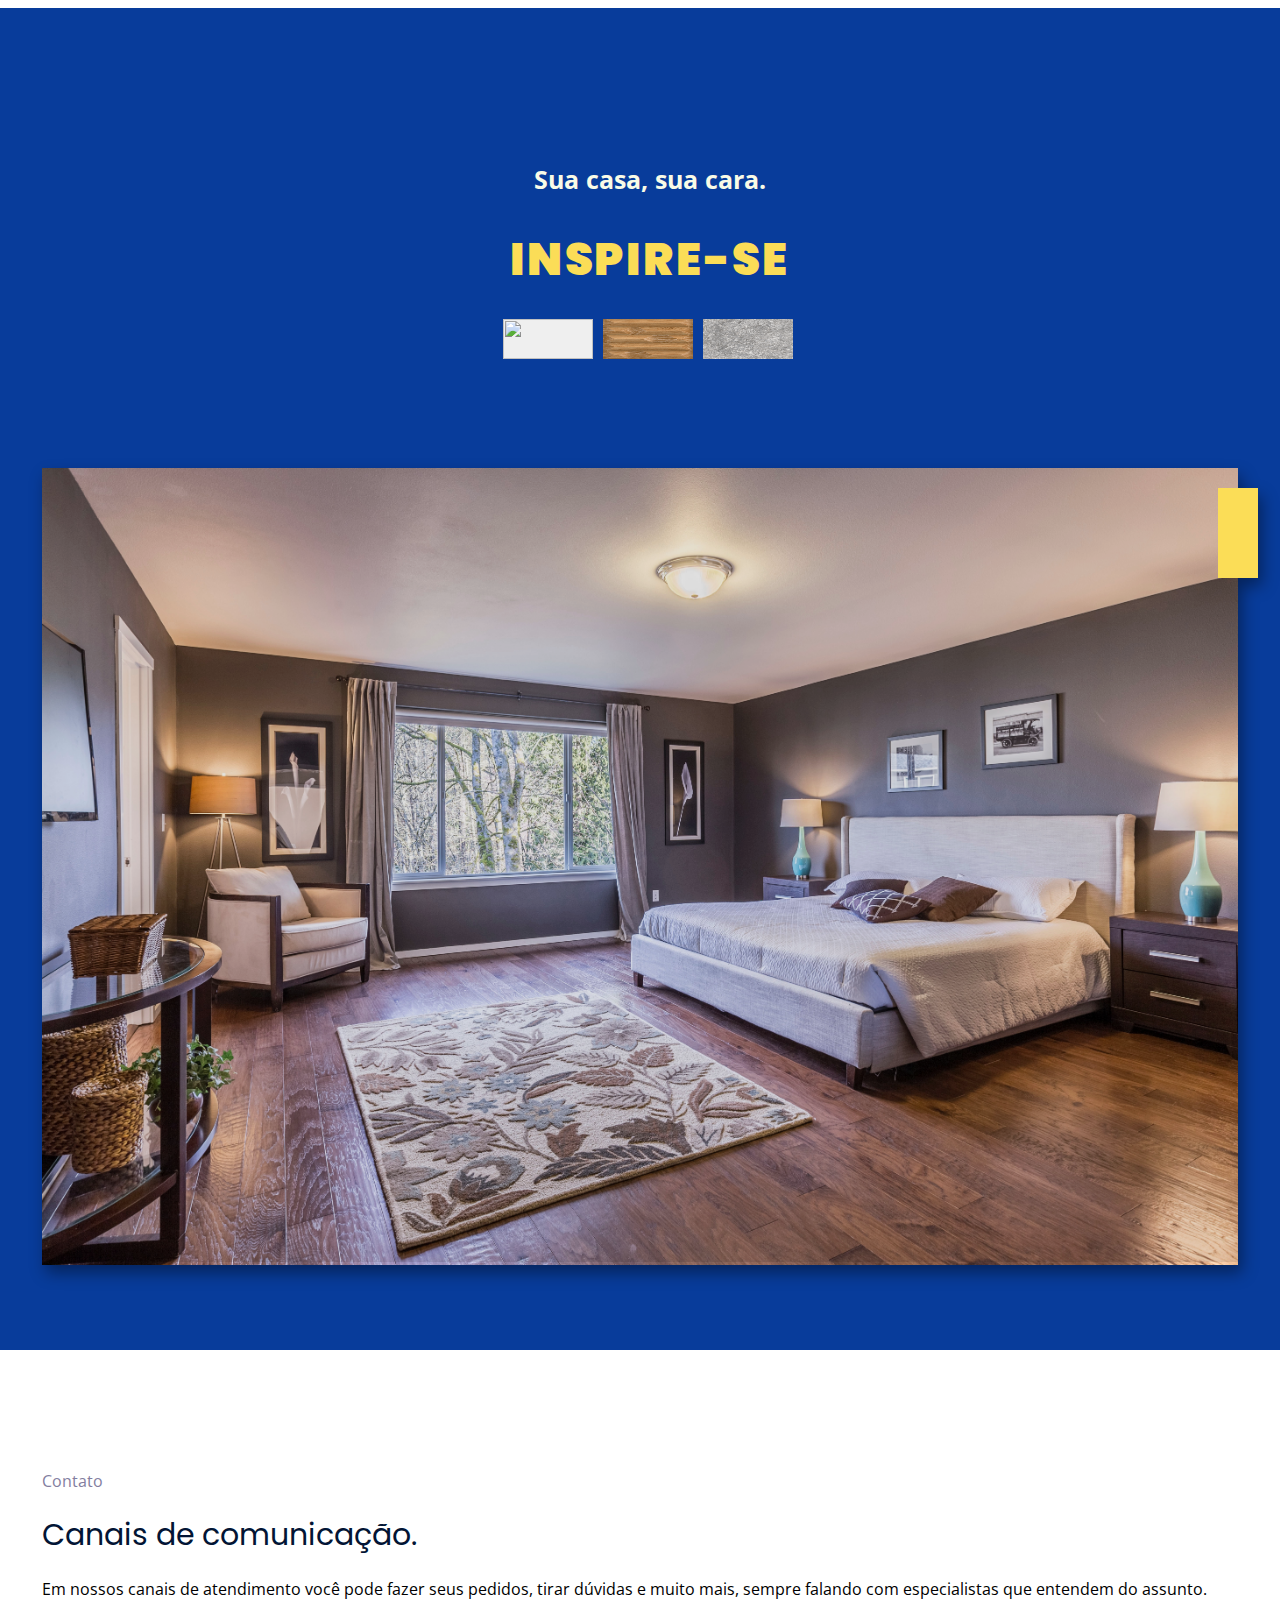
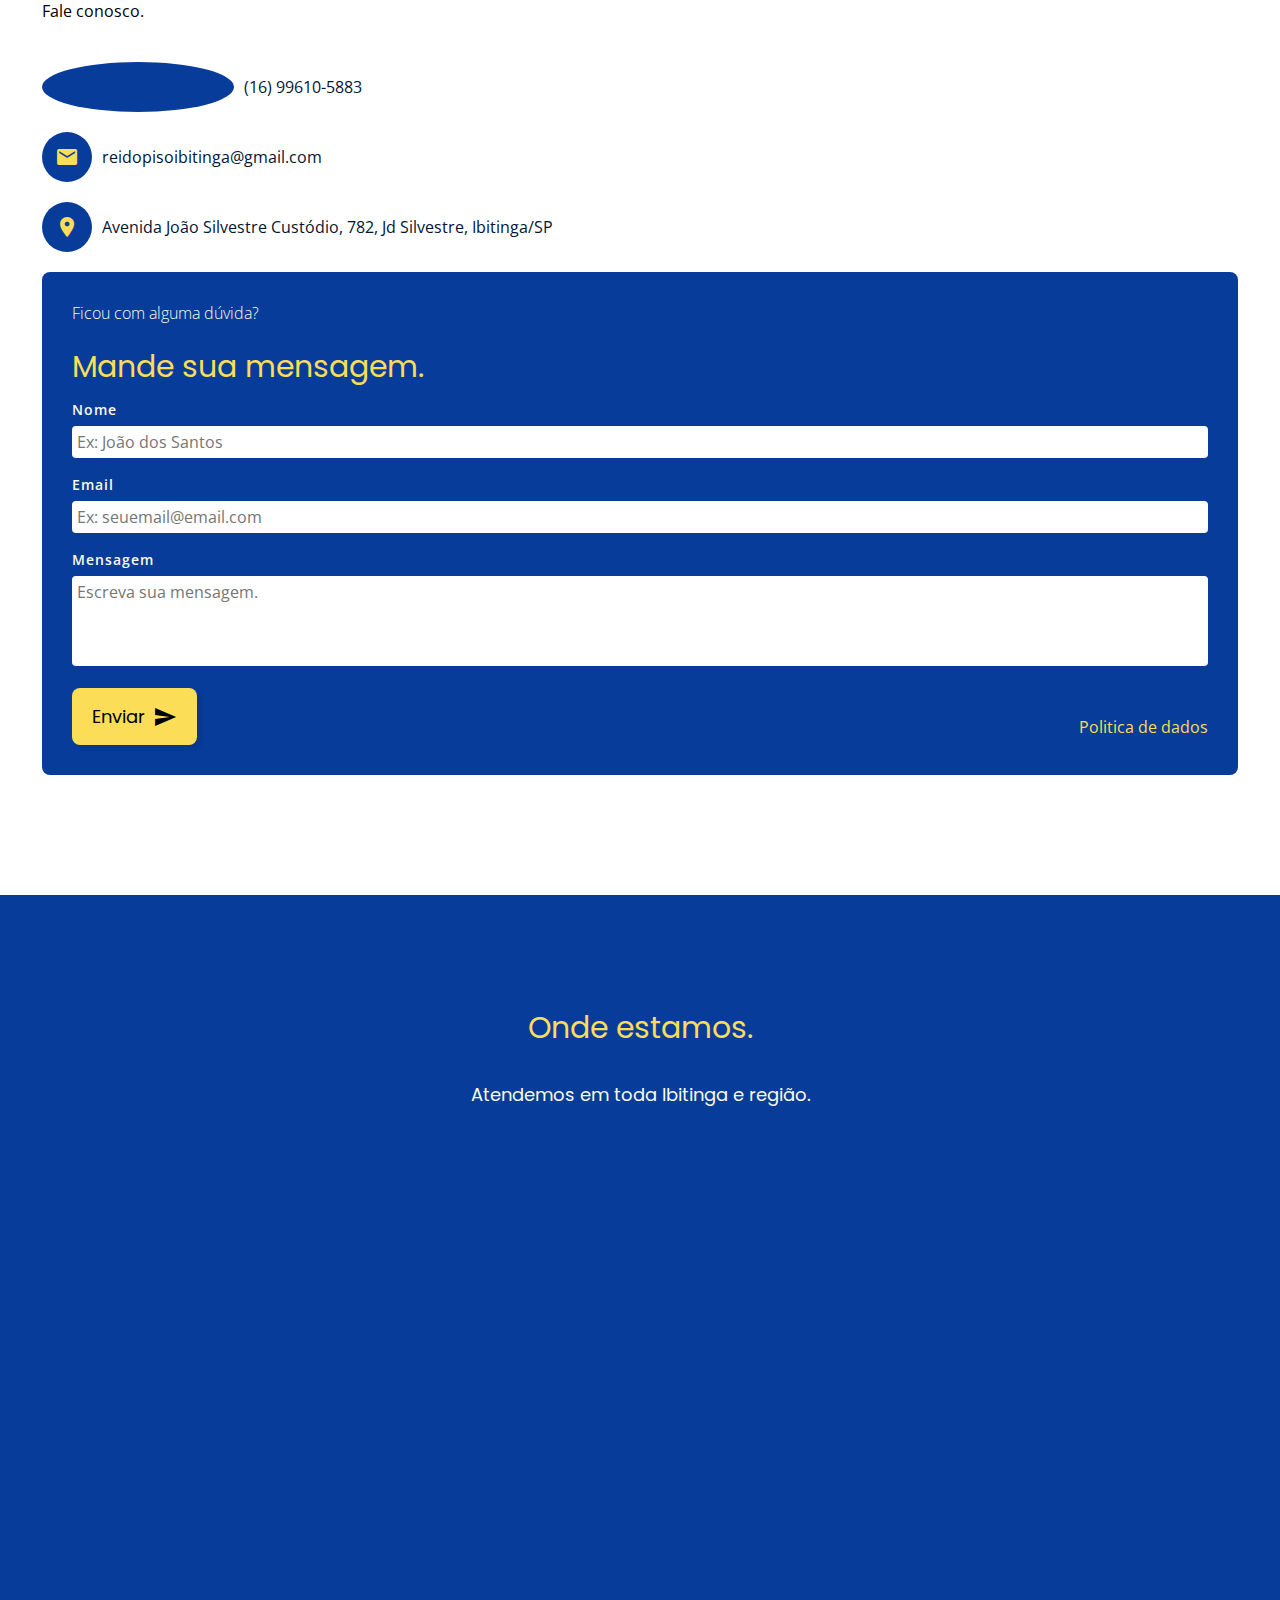
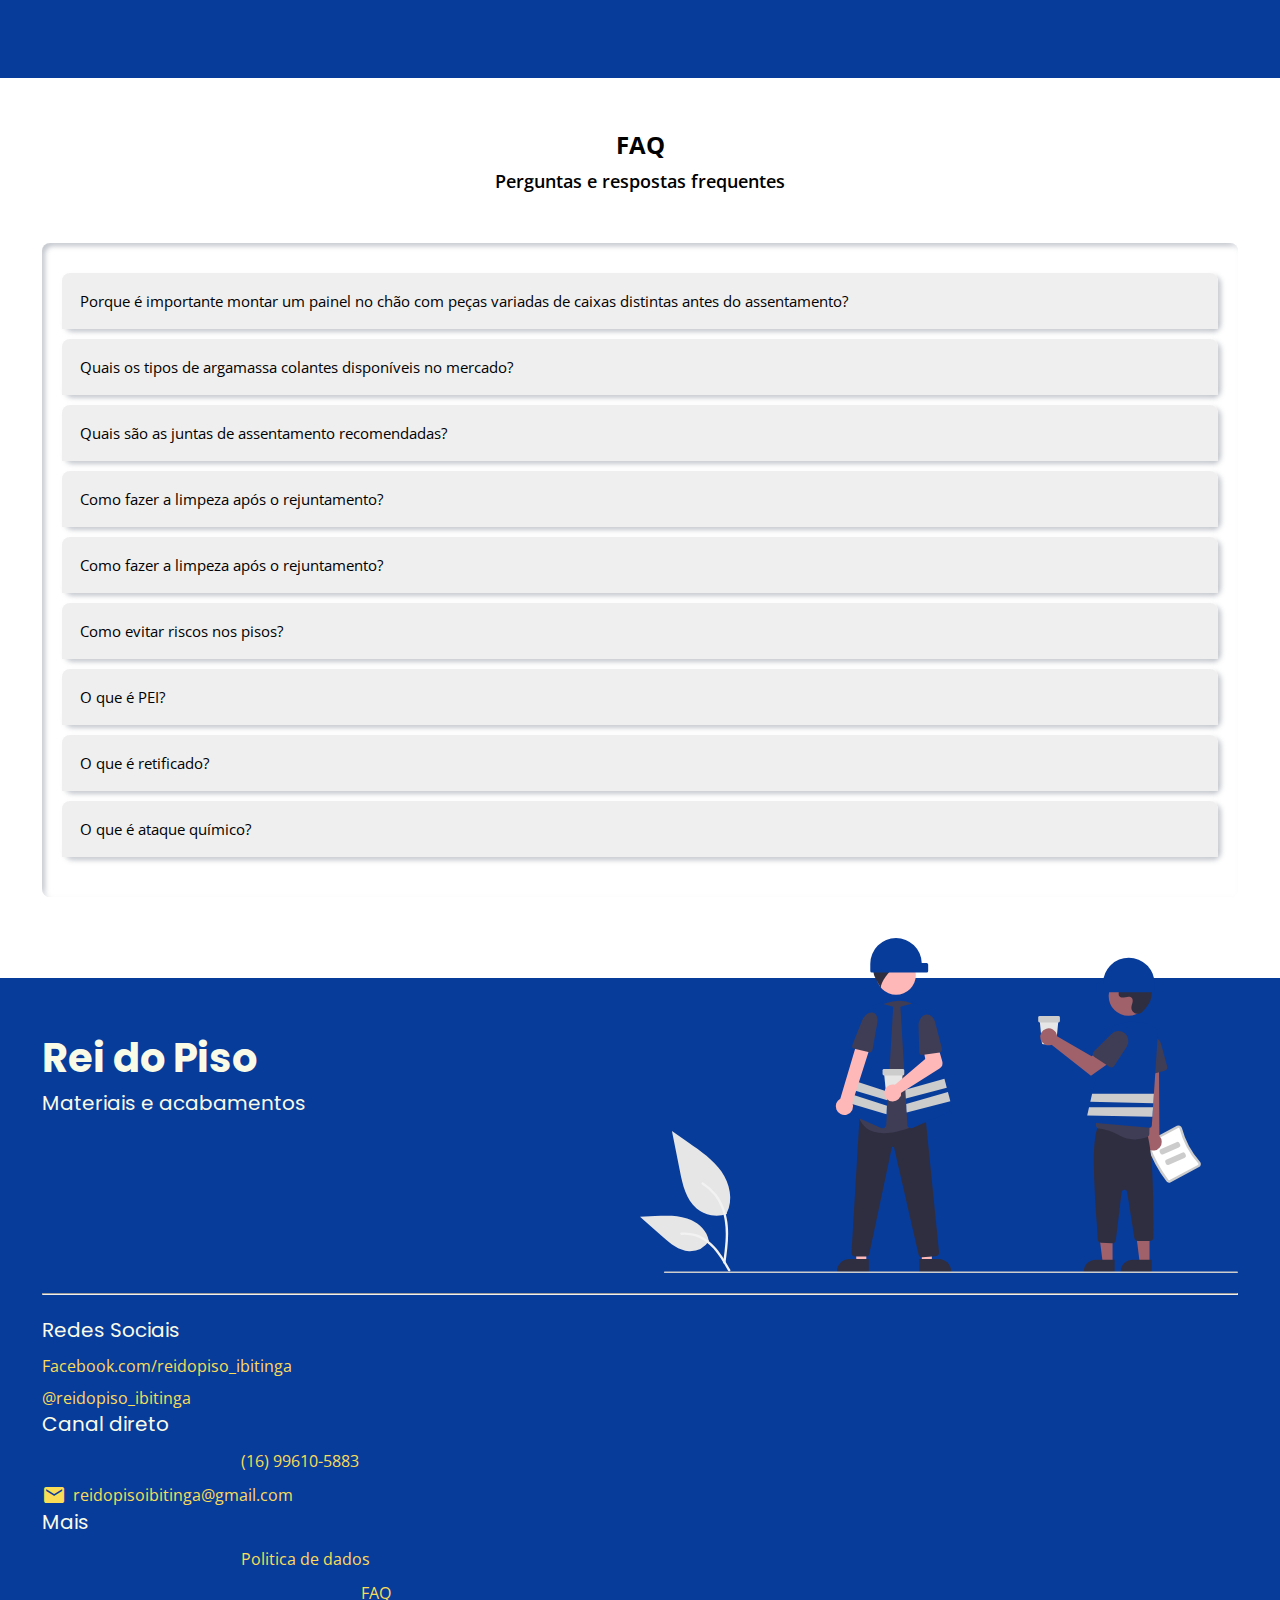
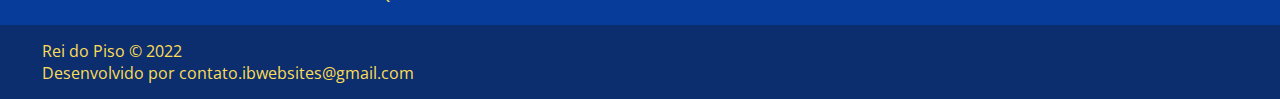
==== commit 3cdbfc55: "Add mobile menu" ====
--- a/index.html
+++ b/index.html
@@ -43,6 +43,20 @@
                     <a href="" class="toggle-button">
                         <i class="material-icons">menu</i>
                     </a>
+                    <div class="menu_mobile is-hidden">
+                        <div class="sidebar">
+                            <div class="sidebar_close">
+                                <i id="close_menu" class="material-icons">highlight_off</i>
+                            </div>
+                            <ul>
+                                <li><a class="navbar-item" href="#home">Home</a></li>
+                                <li><a class="navbar-item" href="#about">Sobre Nós</a></li>
+                                <li><a class="navbar-item" href="#services">Produtos</a></li>
+                                <li><a class="navbar-item" href="#contact">Contato</a></li>
+                                <li><a class="navbar-item" href="#faq">FAQ</a></li>
+                            </ul>
+                        </div>
+                    </div>
                 </div>
             </div>
         </nav>
@@ -493,11 +507,11 @@
         <section id="faq">
             <div class="faq">
                 <div class="container">
-                    <h2>FAQ</h2> 
+                    <h2>FAQ</h2>
                     <span>Perguntas e respostas frequentes</span>
                     <div class="content_faq">
                         <div class="box_faq">
-                           
+
                             <div class="box_question_content">
                                 <button type="button" class="collapsible">
                                     Porque é importante montar um painel no chão com peças variadas de
@@ -608,12 +622,12 @@
                                     Como evitar riscos nos pisos?
                                 </button>
                                 <div class="faq_answer">
-                                    Antes de iniciar o assentamento, limpe o local. 
-                                    Já durante o processo, proteja a área com papelão 
-                                    ou lona para evitar o contato direto com agentes 
-                                    abrasivos, principalmente a areia que provoca riscos 
-                                    em qualquer revestimento. Também recomendamos que 
-                                    utilizem capachos nas entradas para evitar a entrada 
+                                    Antes de iniciar o assentamento, limpe o local.
+                                    Já durante o processo, proteja a área com papelão
+                                    ou lona para evitar o contato direto com agentes
+                                    abrasivos, principalmente a areia que provoca riscos
+                                    em qualquer revestimento. Também recomendamos que
+                                    utilizem capachos nas entradas para evitar a entrada
                                     de poluentes por meio dos solados dos sapatos.
                                 </div>
 
@@ -624,12 +638,12 @@
                                 </button>
                                 <div class="faq_answer">
                                     Do inglês Porcelain Enamel Institute, o PEI é um índice que
-                                     classifica as cerâmicas de acordo com sua resistência ao 
-                                     desgaste por abrasão da superfície esmaltada, causada pelo 
-                                     tráfego de pessoas, contato com sujeiras abrasivas, e até
-                                      mesmo por conta da movimentação de objetos. Existem cinco 
-                                      tipos de classificação PEI: PEI 1: Especial para paredes 
-                                      PEI 2: Baixo PEI 3: Médio PEI 4: Alto PEI 5: Altíssimo
+                                    classifica as cerâmicas de acordo com sua resistência ao
+                                    desgaste por abrasão da superfície esmaltada, causada pelo
+                                    tráfego de pessoas, contato com sujeiras abrasivas, e até
+                                    mesmo por conta da movimentação de objetos. Existem cinco
+                                    tipos de classificação PEI: PEI 1: Especial para paredes
+                                    PEI 2: Baixo PEI 3: Médio PEI 4: Alto PEI 5: Altíssimo
                                 </div>
 
                             </div>
@@ -638,11 +652,11 @@
                                     O que é retificado?
                                 </button>
                                 <div class="faq_answer">
-                                    Os produtos retificados passam entre rebolos diamantados, conferindo 
+                                    Os produtos retificados passam entre rebolos diamantados, conferindo
                                     dimensões precisas ao final do processo de corte denominado retífica.
-                                     Isso permite que as dimensões finais fiquem mais precisas, possibilitando 
-                                     o uso de juntas de assentamento com menor largura e melhor resultado 
-                                     estético.
+                                    Isso permite que as dimensões finais fiquem mais precisas, possibilitando
+                                    o uso de juntas de assentamento com menor largura e melhor resultado
+                                    estético.
                                 </div>
 
                             </div>
@@ -652,11 +666,11 @@
                                 </button>
                                 <div class="faq_answer">
                                     Ataque químico é um desgaste ou corrosão provocada pelo uso inadequado
-                                     de produtos químicos durante a limpeza e/ou manutenção do piso. 
-                                     Este processo torna o revestimento poroso, causando perda de brilho
-                                      e manchas foscas, tanto pontuais quanto em sequência. O ataque 
-                                      químico é irreversível e a solução é a remoção e a substituição 
-                                      das peças danificadas.
+                                    de produtos químicos durante a limpeza e/ou manutenção do piso.
+                                    Este processo torna o revestimento poroso, causando perda de brilho
+                                    e manchas foscas, tanto pontuais quanto em sequência. O ataque
+                                    químico é irreversível e a solução é a remoção e a substituição
+                                    das peças danificadas.
                                 </div>
 
                             </div>
--- a/assets/css/main.css
+++ b/assets/css/main.css
@@ -715,7 +715,6 @@
     top: 0;
     left: 0;
     z-index: 1111;
-    overflow: scroll;
 
     justify-content: center;
     align-items: center;
--- a/assets/css/medias.css
+++ b/assets/css/medias.css
@@ -5,12 +5,67 @@
         /* background: pink; */
     }
 
+    #nav {
+        position: relative;
+    }
+
     .navbar .menu-items {
         display: none;
     }
 
     .navbar .toggle-button {
         display: block;
+    }
+
+    .menu_mobile {
+        position: fixed;
+        width: 100vw;
+        min-height: 100vh;
+        background: rgb(8, 60, 155, 0.9);
+        top: 0;
+        left: 0;
+        z-index: 1111;
+        justify-content: center;
+        align-items: center;
+    }
+
+    .menu_mobile .sidebar {
+        position: fixed;
+        background: var(--text_light);
+        width: min(25rem, 85%);
+        height: 100vh;
+        top: 0;
+        left: 0;
+        -webkit-box-shadow: 13px 23px 21px -9px rgba(0, 0, 0, 0.47);
+        -moz-box-shadow: 13px 23px 21px -9px rgba(0, 0, 0, 0.47);
+        box-shadow: 13px 23px 21px -9px rgba(0, 0, 0, 0.47);
+        padding: 2.5rem 1.5rem;
+    }
+    .sidebar .sidebar_close{
+        width: 100%;
+        display: flex;
+        justify-content: flex-end;
+        margin-bottom: 1rem;
+        color: var(--red);
+    }
+    .sidebar ul {
+        display: flex;
+        flex-direction: column;
+    }
+
+    .sidebar ul li {
+        display: flex;
+        flex-direction: column;
+        margin-bottom: .7rem;
+        width: 100%;
+    }
+
+    .sidebar ul li a {
+        color: var(--text_dark);
+        padding: .5rem .5rem;
+    }
+    .sidebar ul li a:hover {
+        background: var(--bg_light);
     }
 
     .hero {
@@ -123,10 +178,11 @@
 
     .inspiration_caption h3 {
         margin: 0;
+        margin-top: -15rem;
     }
 
     .inspiration_caption span {
-        font-size:4.5rem;
+        font-size: 4.5rem;
         font-family: 'Poppins', sans-serif;
         font-weight: 700;
         letter-spacing: 2.8px;
@@ -147,6 +203,10 @@
         display: none;
     }
 
+    .inspiration_image {
+        margin-top: -7rem;
+    }
+
     .inspiration_buttons {
         display: flex;
         justify-content: center;
@@ -167,20 +227,25 @@
         width: 9rem;
         height: 4rem;
     }
-    .contact_labels{
+
+    .contact_labels {
         margin-bottom: 2rem;
     }
-    .box_contact_content{
-        display: flex;
-        flex-direction: column;
-    }
-    .footer_content{
-        flex-direction: column;
-    }
-    .box_footer_bar{
-        display: flex;
-        flex-direction: column;
-    }
+
+    .box_contact_content {
+        display: flex;
+        flex-direction: column;
+    }
+
+    .footer_content {
+        flex-direction: column;
+    }
+
+    .box_footer_bar {
+        display: flex;
+        flex-direction: column;
+    }
+
     .footer_image img {
         margin-top: -9rem;
         display: block;
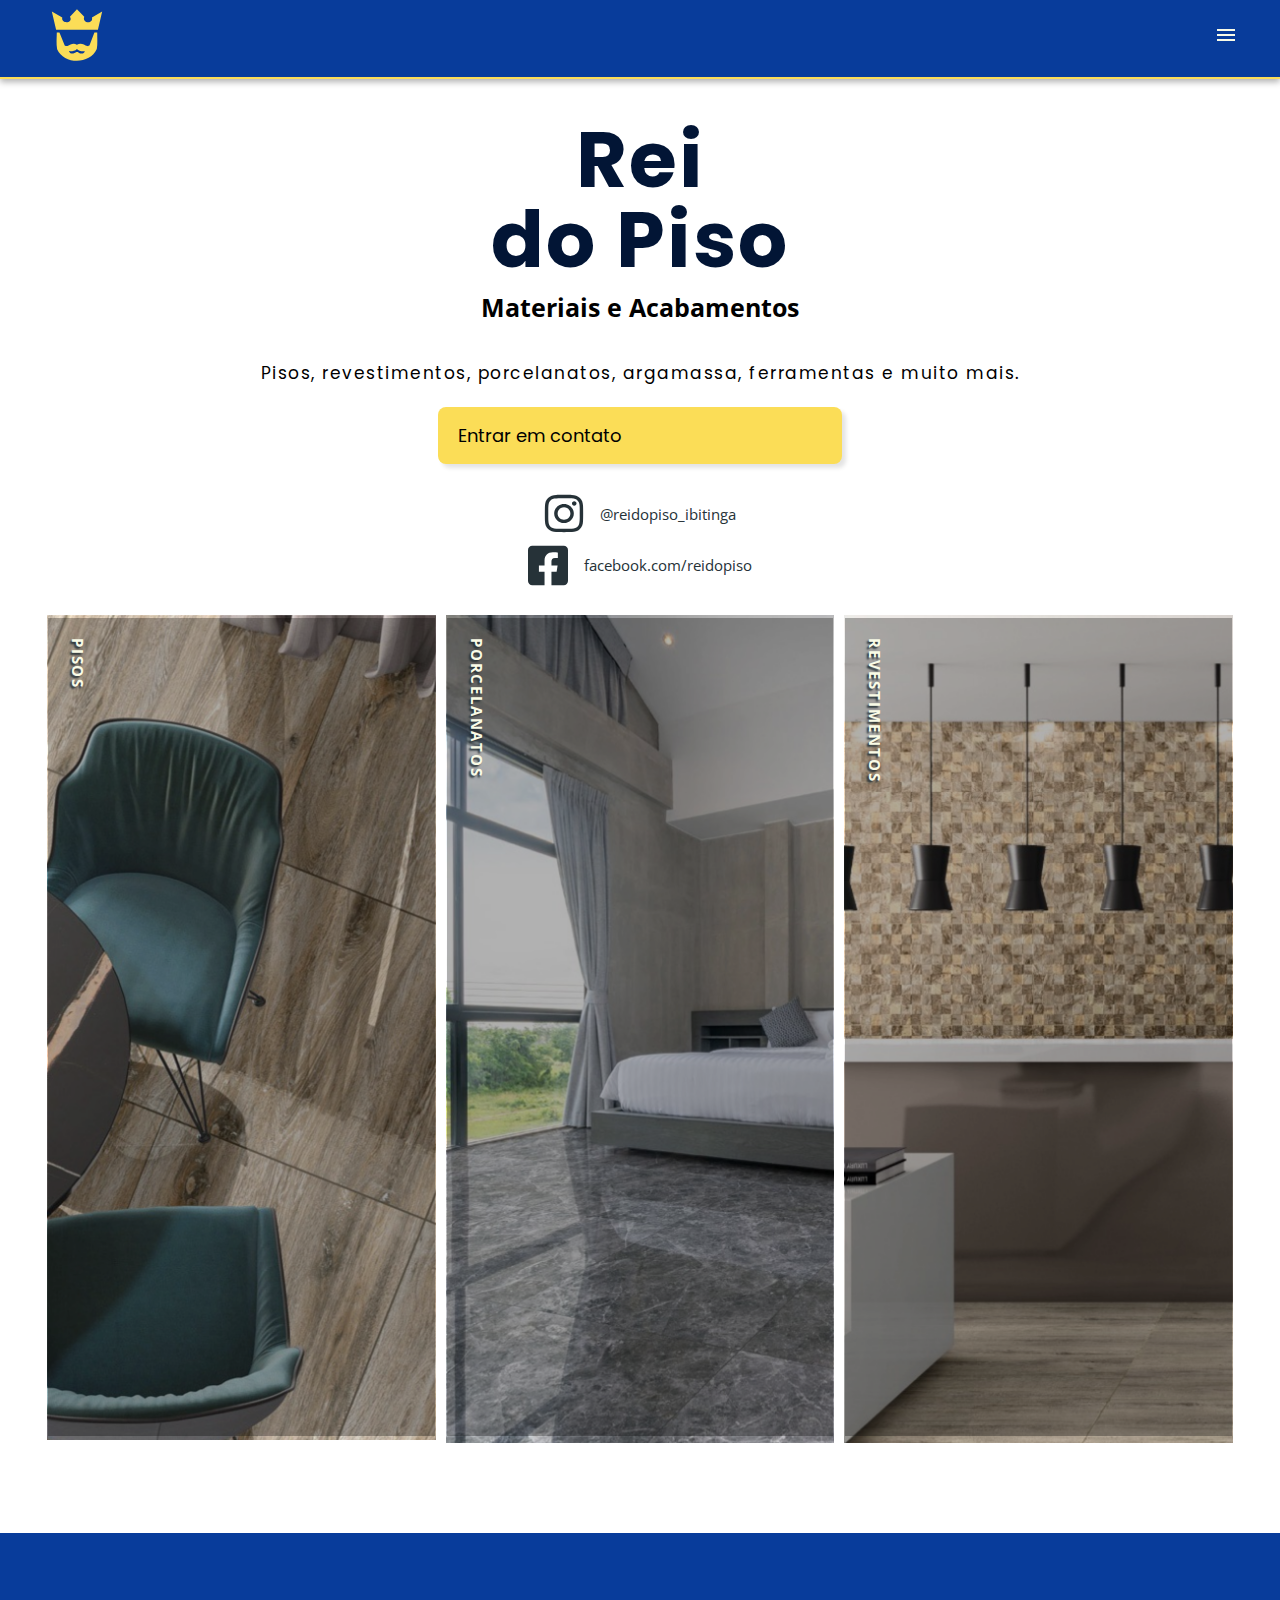
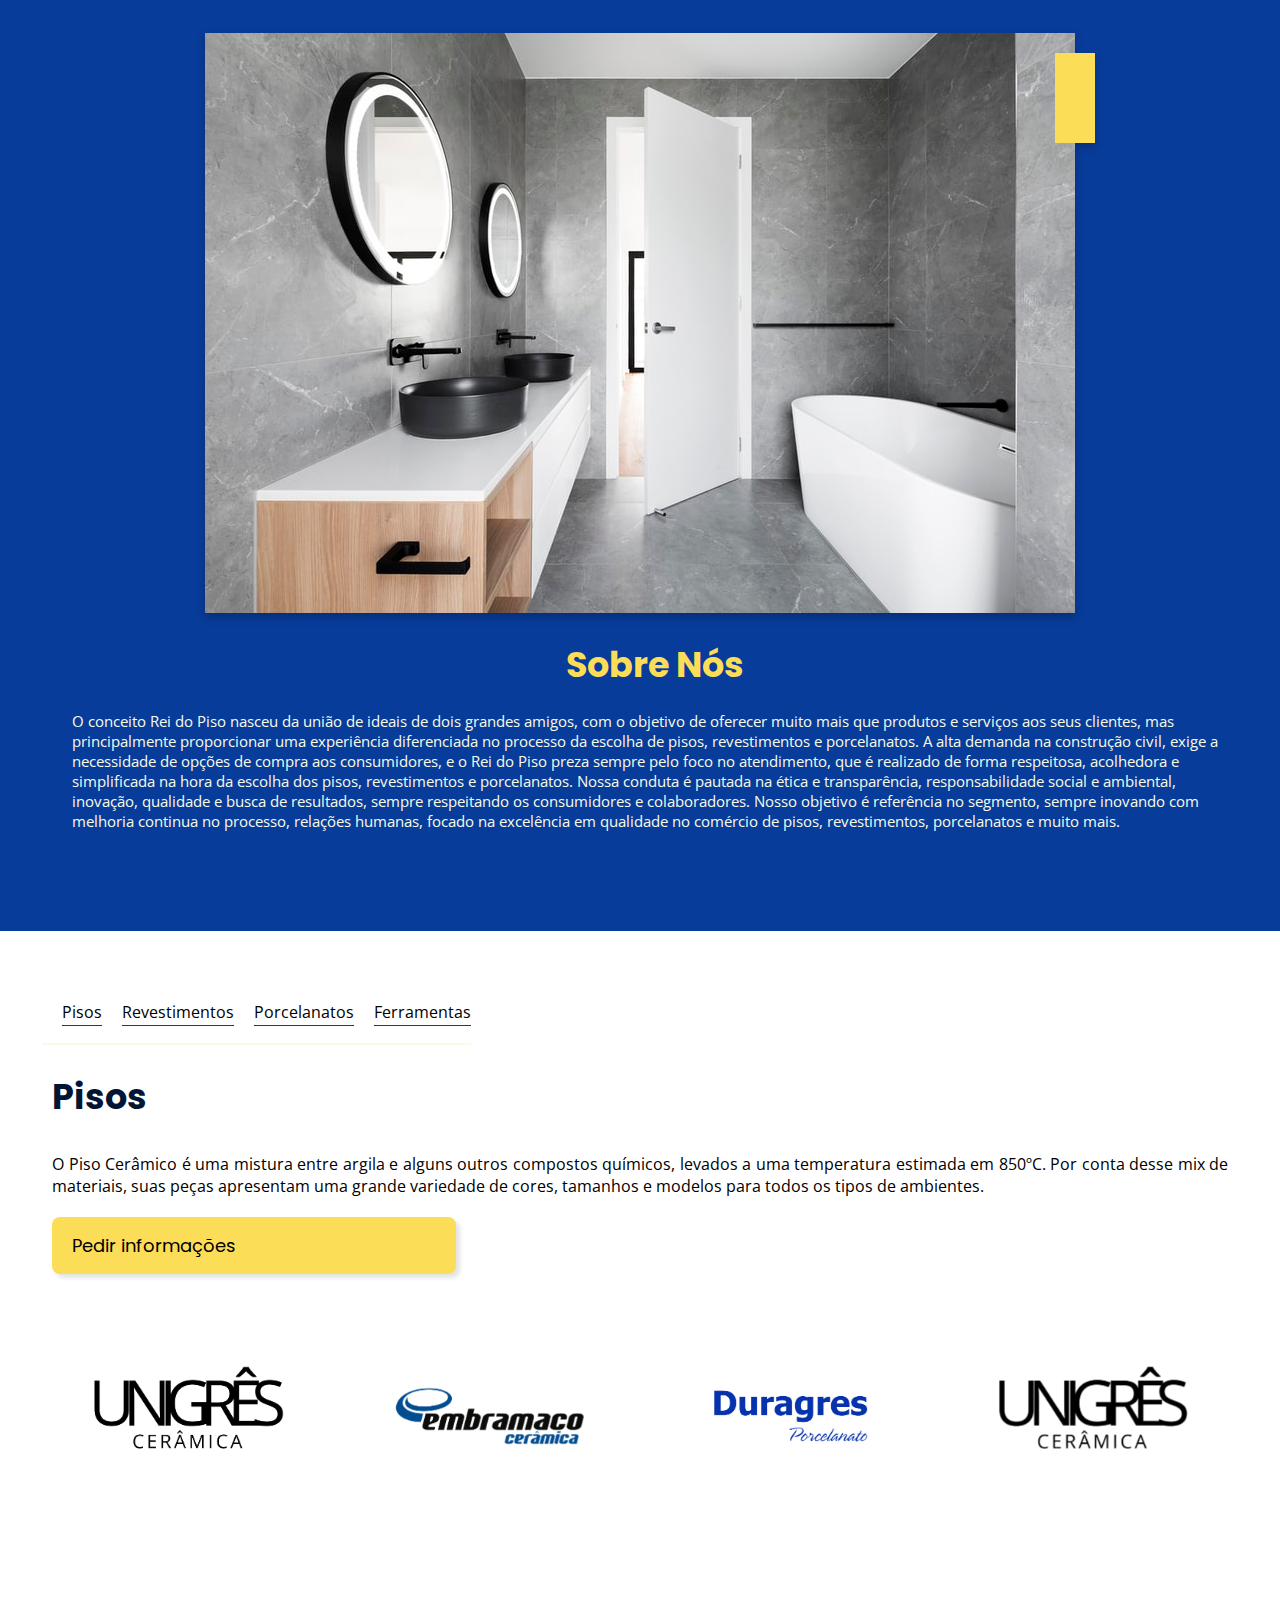
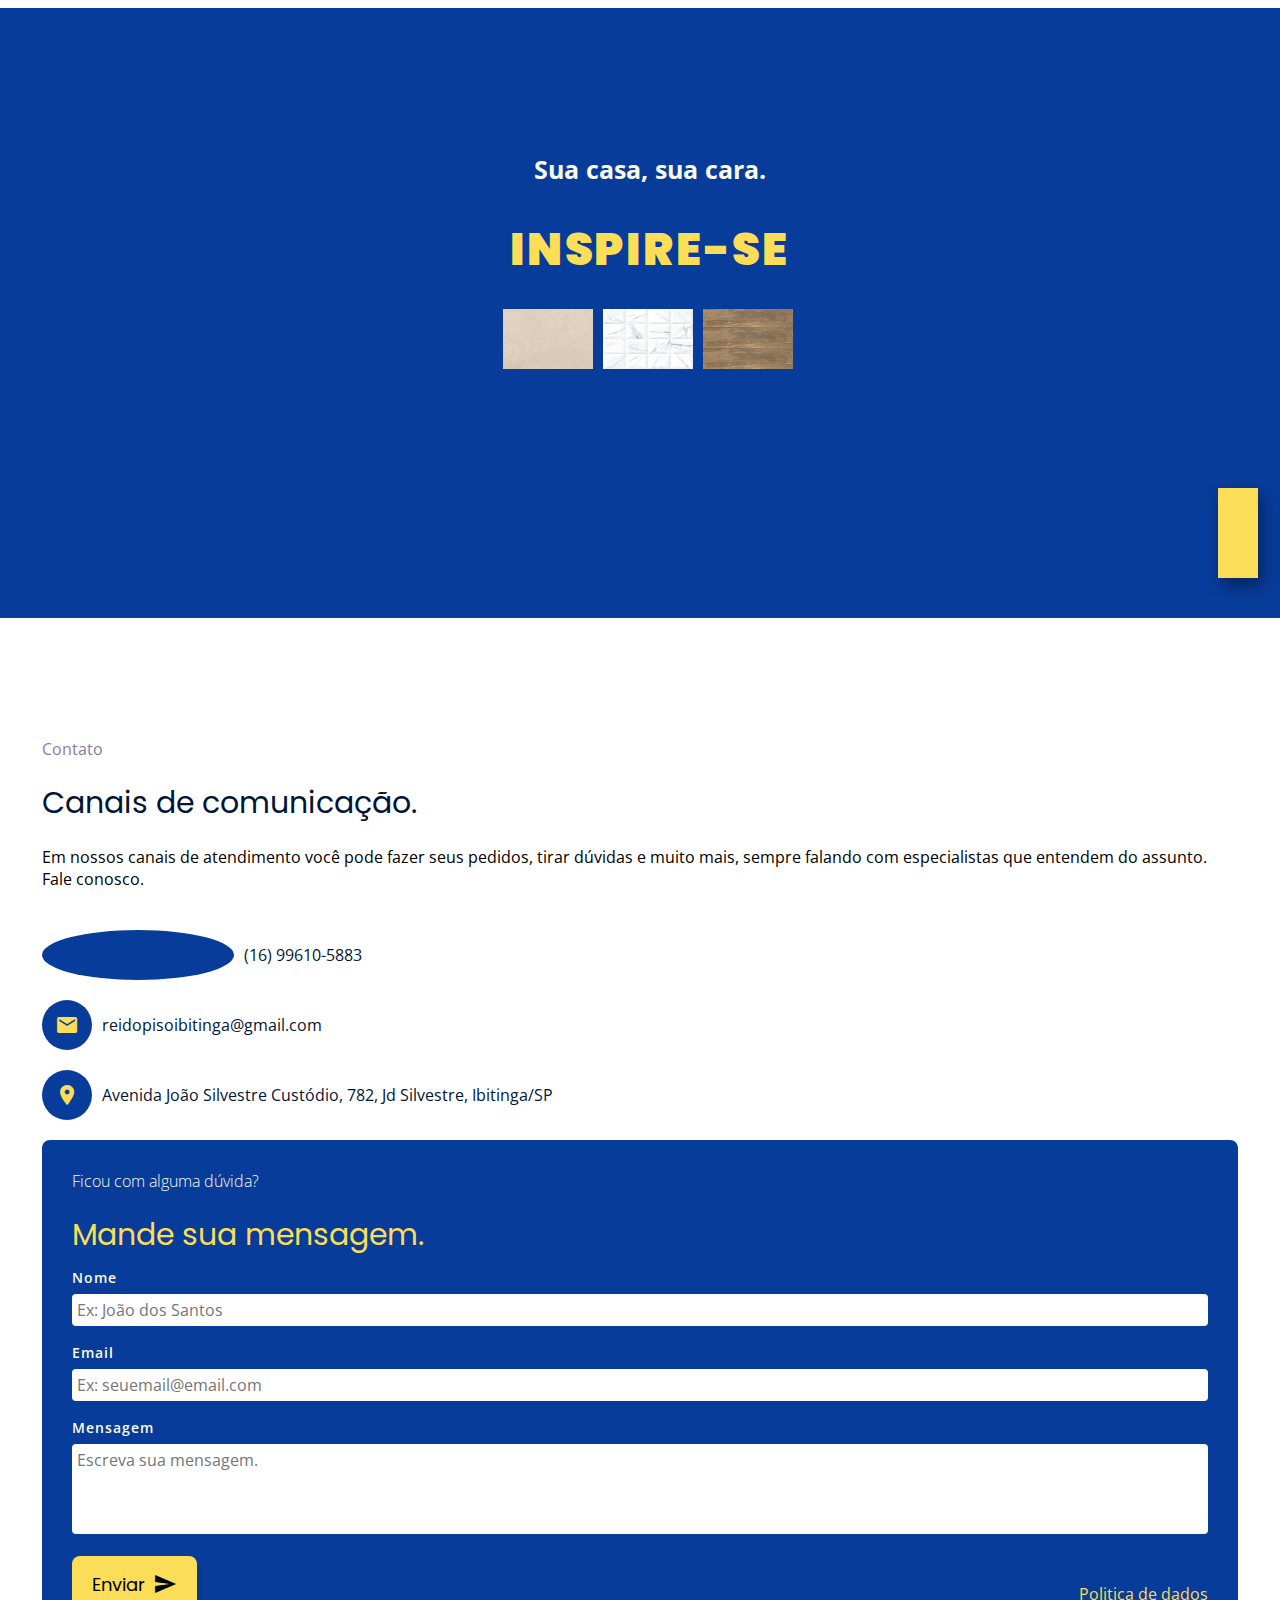
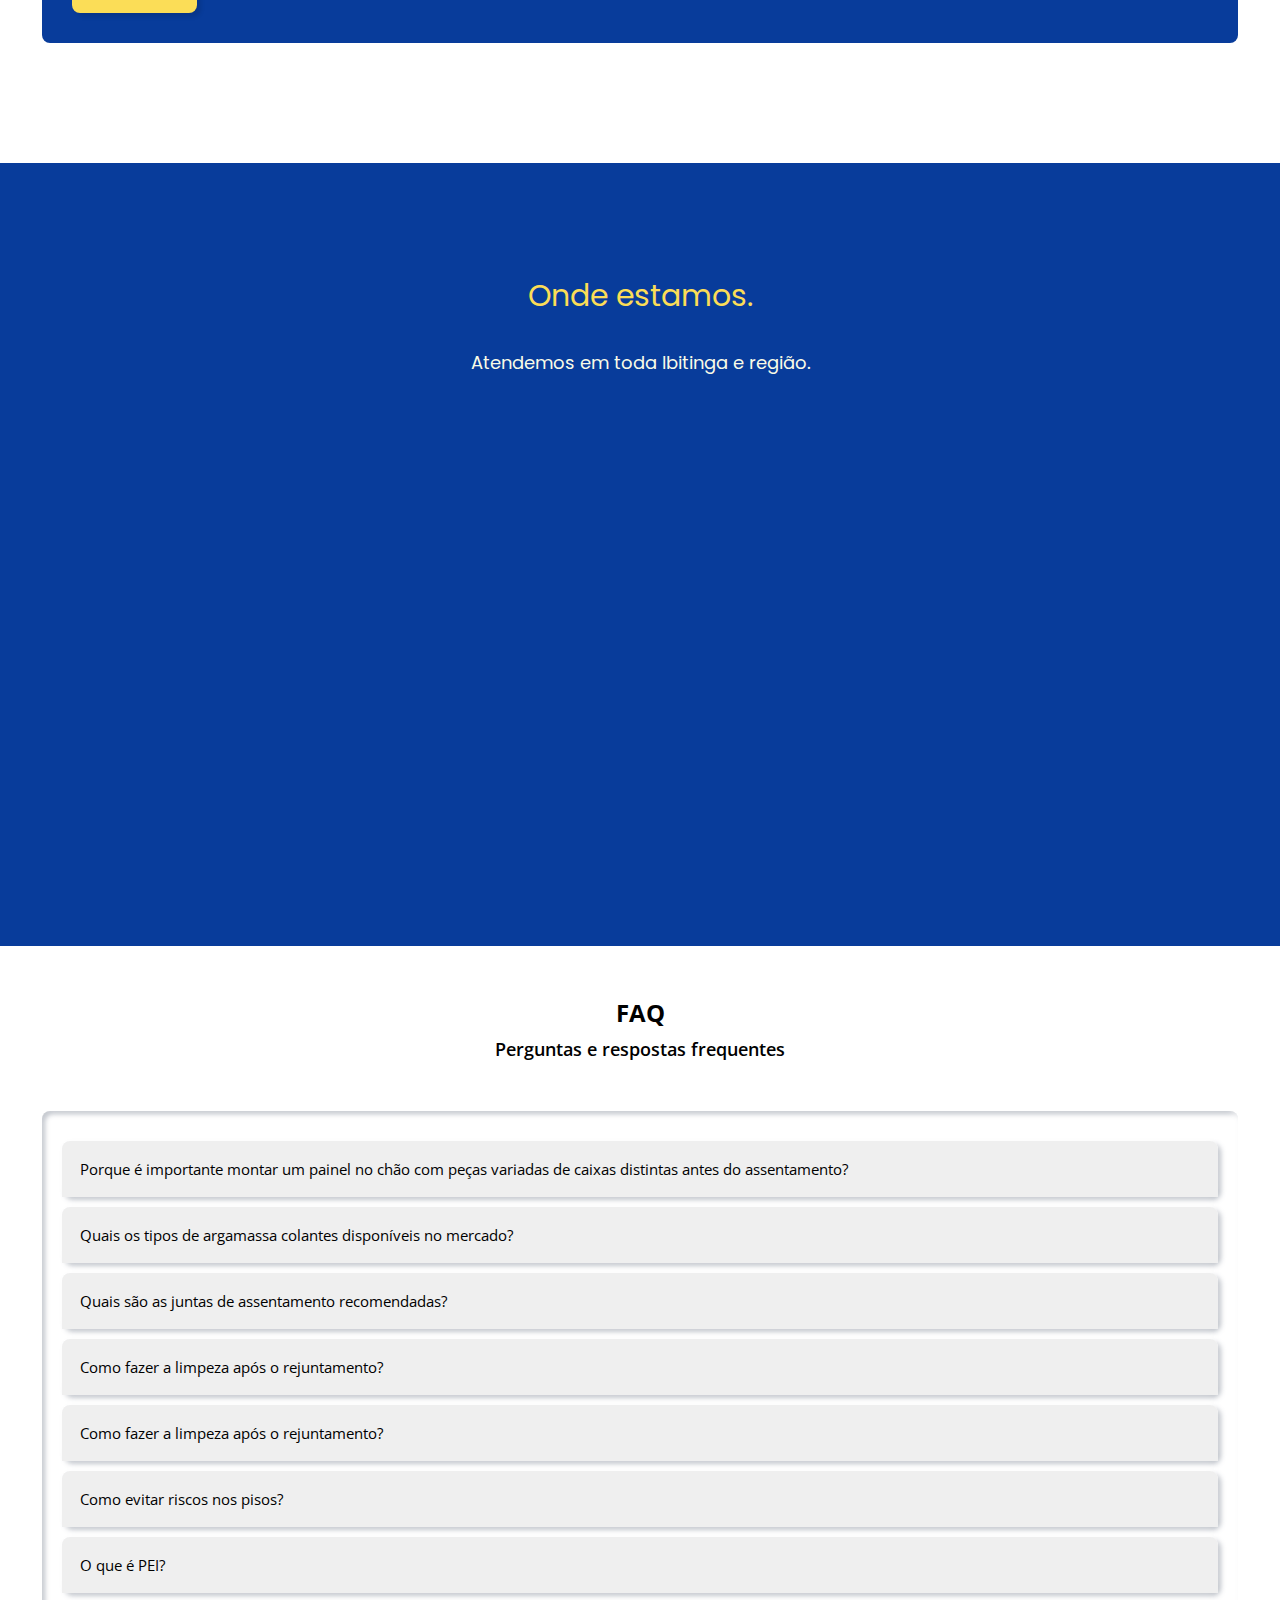
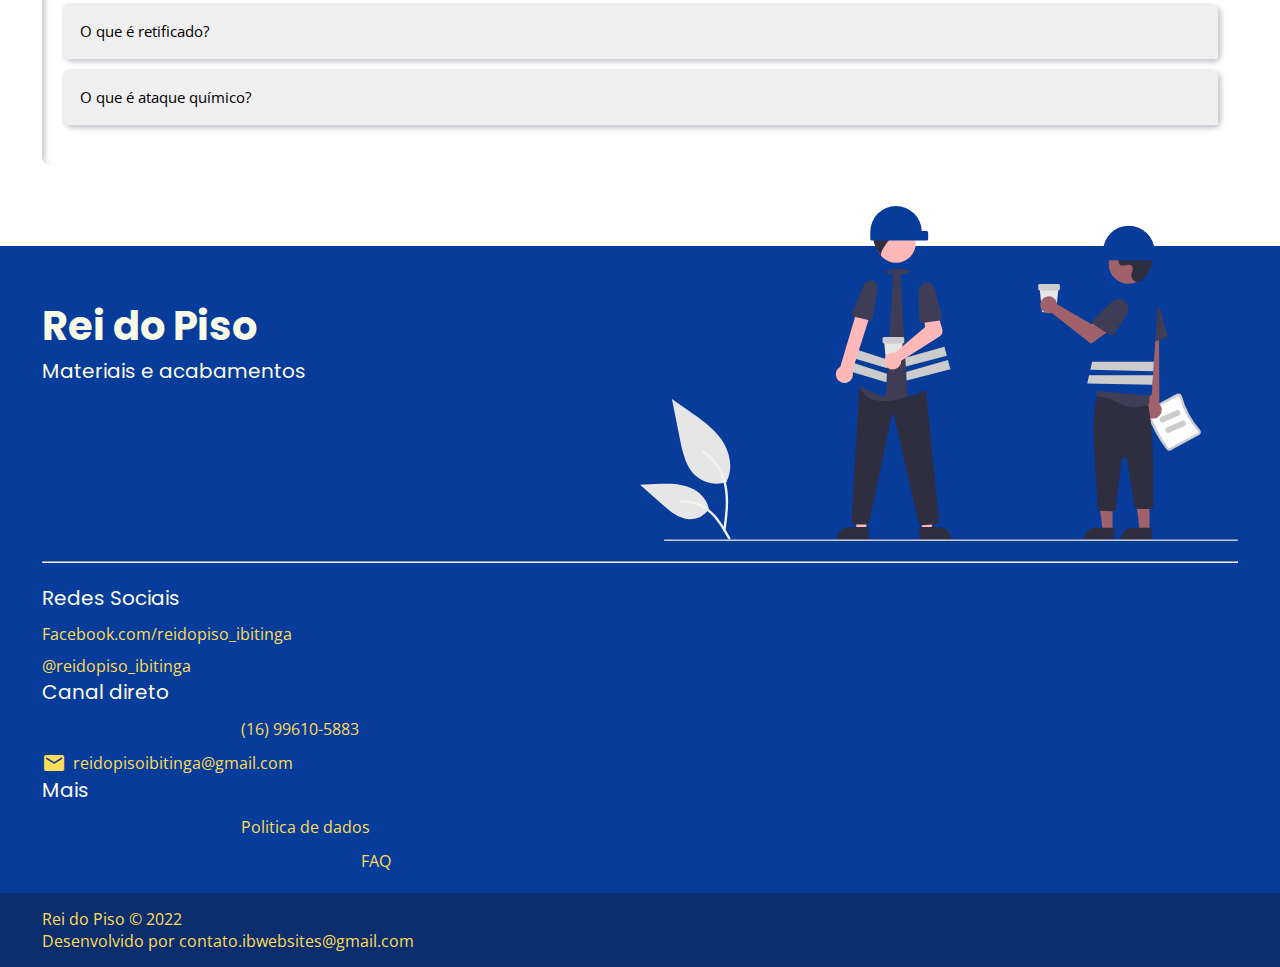
==== commit f388be61: "toggle image inspiration function" ====
--- a/index.html
+++ b/index.html
@@ -201,7 +201,7 @@
                                 <i class="material-icons">handyman</i>
                             </div>
                             <div class="service_caption">
-                                <span id="active" onclick="openTab('ferramentas')" class="trigger_tab">
+                                <span onclick="openTab('ferramentas')" class="trigger_tab">
                                     Ferramentas
                                     <i class="material-icons">swipe_right</i>
                                 </span>
@@ -369,39 +369,53 @@
                         <h3>Sua casa, sua cara.</h3>
                         <span> <strong> INSPIRE-SE</strong></span>
                         <div class="product_slide">
-                            <figure>
-                                <img class="" src="./assets/img/products/piso2.jpg">
+                            <figure id="active_image" onclick="toggleImage('amb1')">
+                                <img class="" src="./assets/img/products/prod1.png">
                             </figure>
-                            <figure class="image is-128x128">
-                                <img class="" src="./assets/img/products/piso3.jpg">
+                            <figure onclick="toggleImage('amb2')">
+                                <img class="" src="./assets/img/products/prod2.png">
                             </figure>
-                            <figure class="image is-128x128">
-                                <img class="" src="./assets/img/products/piso4.jpg">
+                            <figure onclick="toggleImage('amb3')">
+                                <img class="" src="./assets/img/products/prod3.png">
                             </figure>
 
                             <div class="inspiration_buttons">
-                                <button>
-                                    <img class="" src="./assets/img/products/piso2.jpg">
+                                <button id="active_image" onclick="toggleImage('amb1')">
+                                    <img class="" src="./assets/img/products/prod1.png">
                                 </button>
                             </div>
                             <div class="inspiration_buttons">
-                                <button>
-                                    <img class="" src="./assets/img/products/piso3.jpg">
+                                <button onclick="toggleImage('amb2')">
+                                    <img class="" src="./assets/img/products/prod2.png">
                                 </button>
                             </div>
                             <div class="inspiration_buttons">
-                                <button>
-                                    <img class="" src="./assets/img/products/piso4.jpg">
-                                </button>
-                            </div>
-                        </div>
-                    </div>
-
-                    <div class="inspiration_image">
-                        <img src="./assets/img/bg-inspiration.jpg" alt="">
-                        <div class="block"></div>
-                        <div class="box_opacity_true"></div>
-                    </div>
+                                <button onclick="toggleImage('amb3')">
+                                    <img class="" src="./assets/img/products/prod3.png">
+                                </button>
+                            </div>
+                        </div>
+                    </div>
+
+                     <div class="box_inspiration_image">
+                        <div class="inspiration_image box_prod" id="amb1">
+                            <img src="./assets/img/bgs/ambiente1.png" alt="">
+                            <div class="block"></div>
+                            <div class="box_opacity_true"></div>
+                        </div>
+    
+                        <div class="inspiration_image box_prod" id="amb2">
+                            <img src="./assets/img/bgs/ambiente2.png" alt="">
+                            <div class="block"></div>
+                            <div class="box_opacity_true"></div>
+                        </div>
+    
+                        <div class="inspiration_image box_prod" id="amb3">
+                            <img src="./assets/img/bgs/ambiente3.png" alt="">
+                            <div class="block"></div>
+                            <div class="box_opacity_true"></div>
+                        </div>
+                     </div>
                 </div>
             </div>
         </section>
--- a/assets/css/main.css
+++ b/assets/css/main.css
@@ -435,7 +435,9 @@
     padding-right: .5rem;
 
 }
-
+#inspiration .box_inspiration_image{
+    flex: 2;
+}
 #inspiration .product_slide figure {
     margin-top: 5rem;
     flex: 1;
@@ -450,6 +452,11 @@
 .inpiration_products {
     display: flex;
     margin-top: 1rem;
+}
+
+.box_prod {
+    display: none;
+    flex: 1;
 }
 
 .inpiration_products figure {
--- a/assets/css/medias.css
+++ b/assets/css/medias.css
@@ -217,7 +217,7 @@
 
     .inspiration_buttons button {
         width: 9rem;
-        height: 4rem;
+        height: 6rem;
         padding: 0;
         border: none;
         cursor: pointer;
@@ -225,9 +225,8 @@
 
     .inspiration_buttons button img {
         width: 9rem;
-        height: 4rem;
-    }
-
+        height: 6rem;
+    }
     .contact_labels {
         margin-bottom: 2rem;
     }
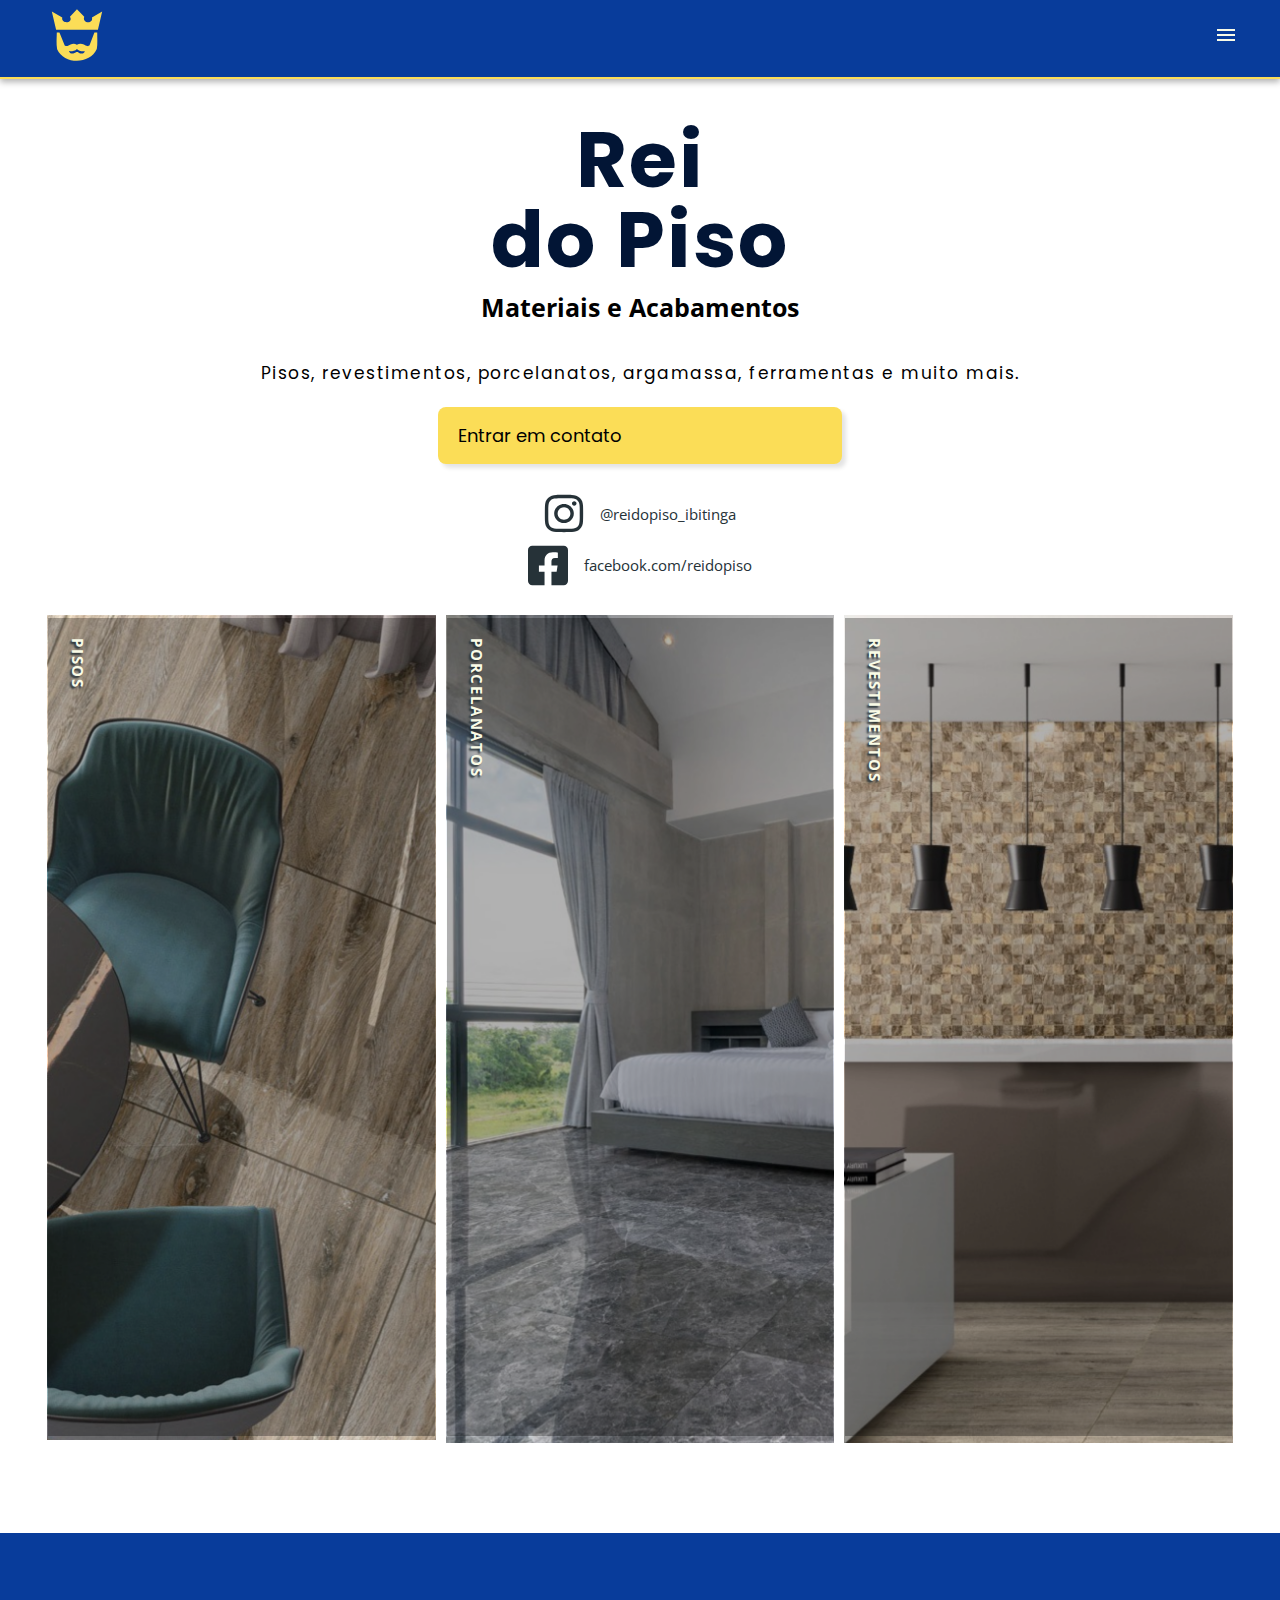
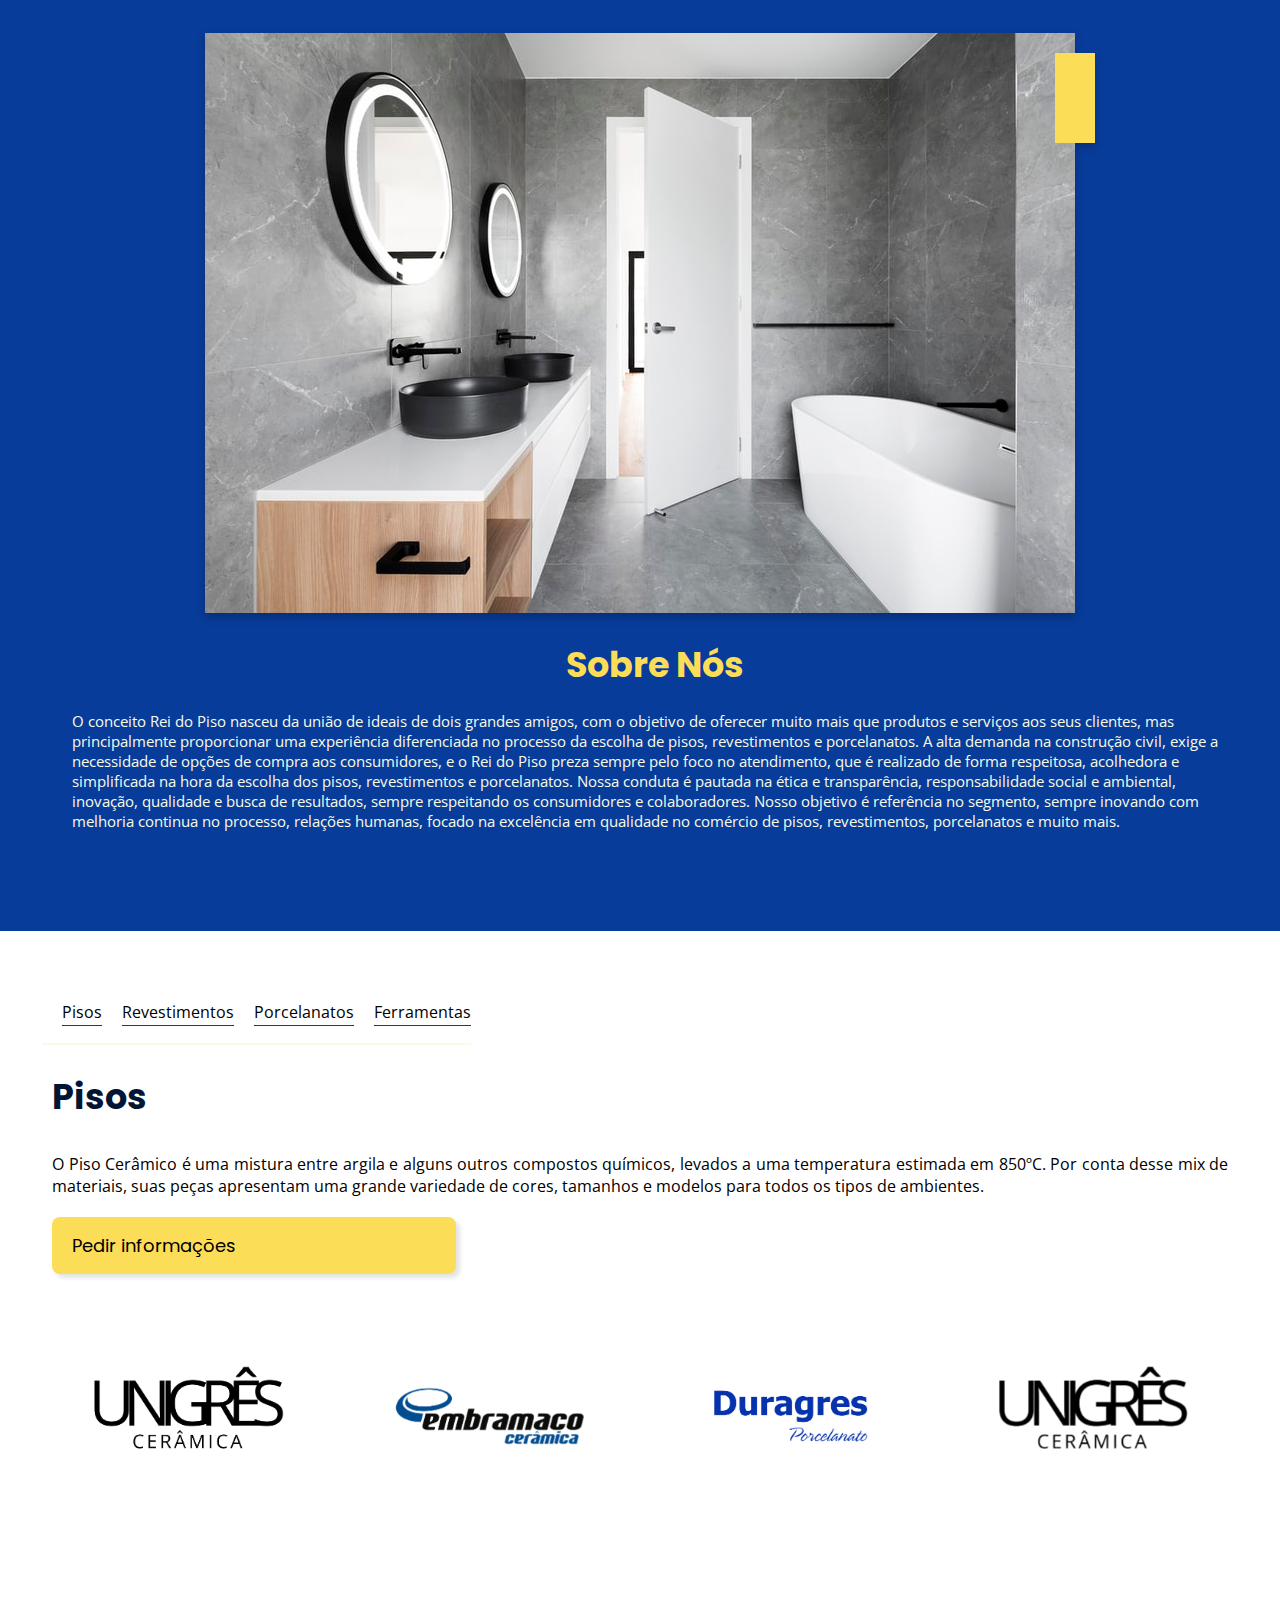
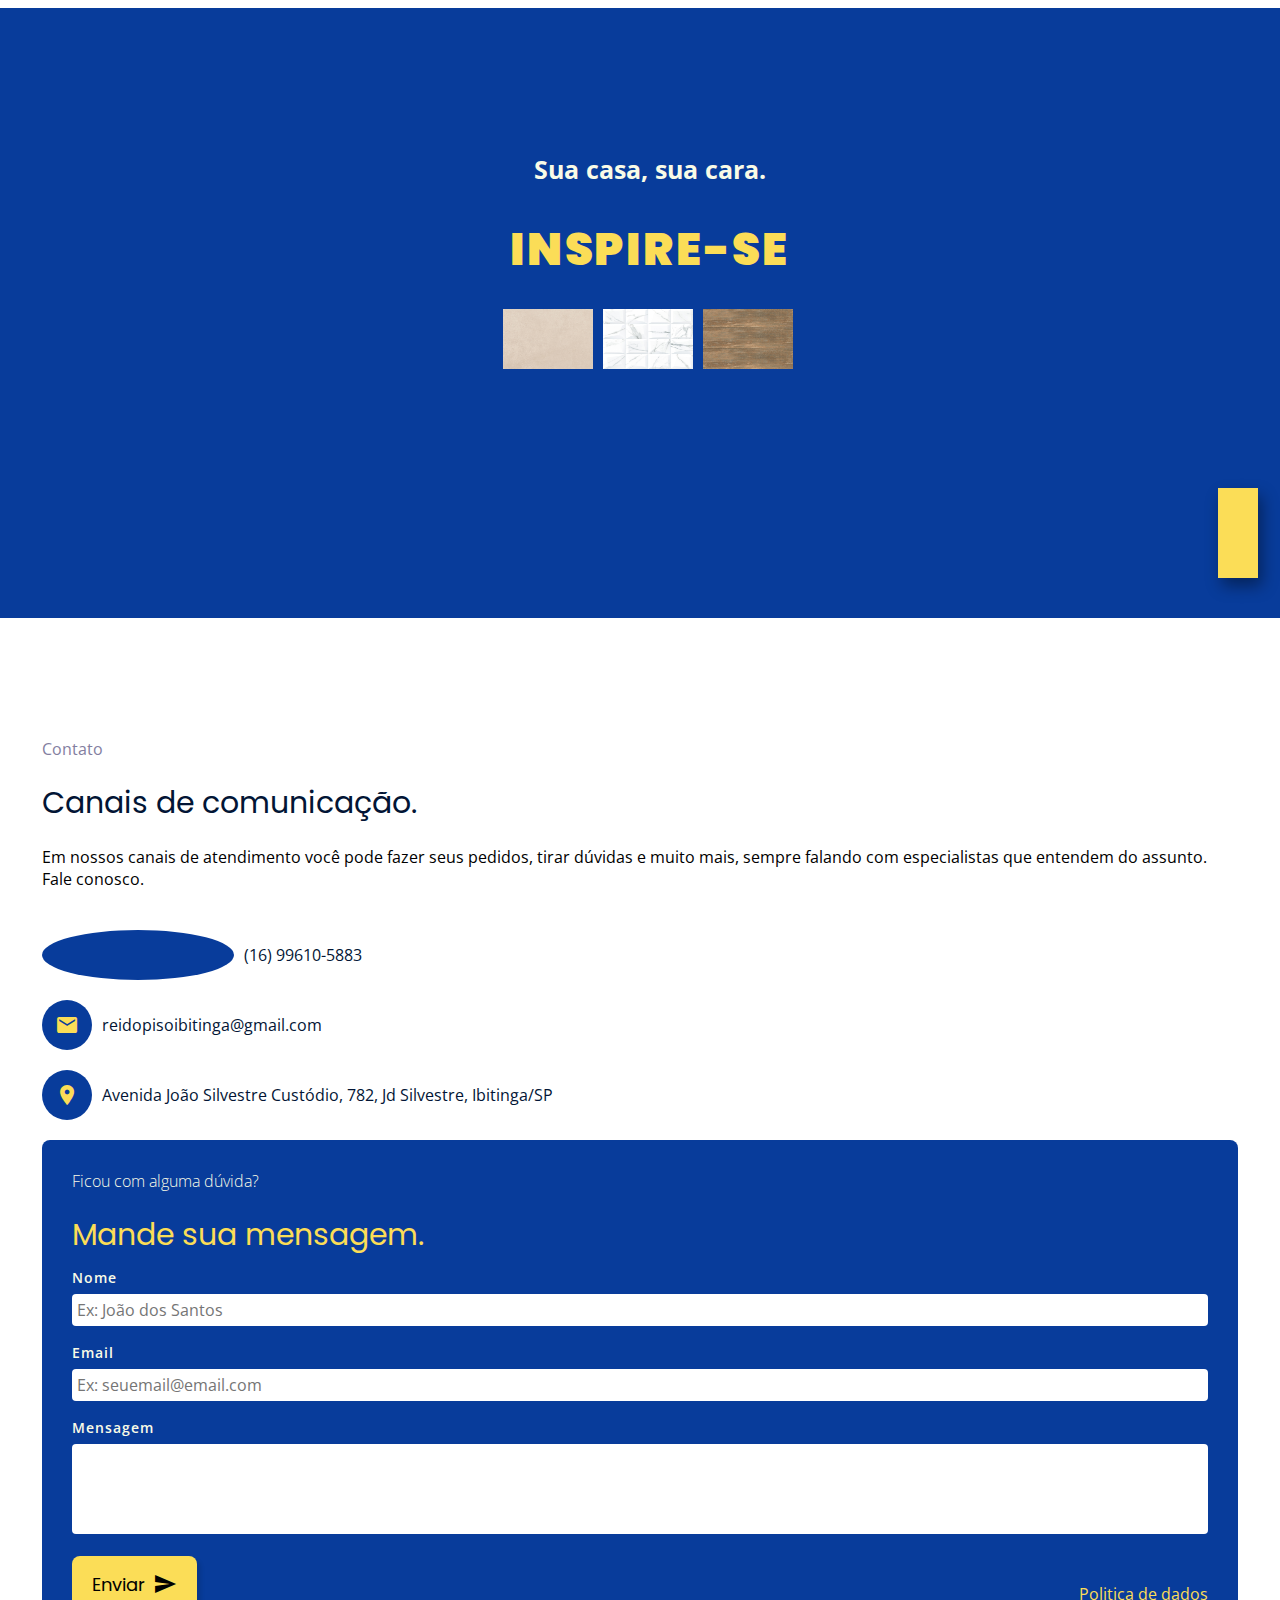
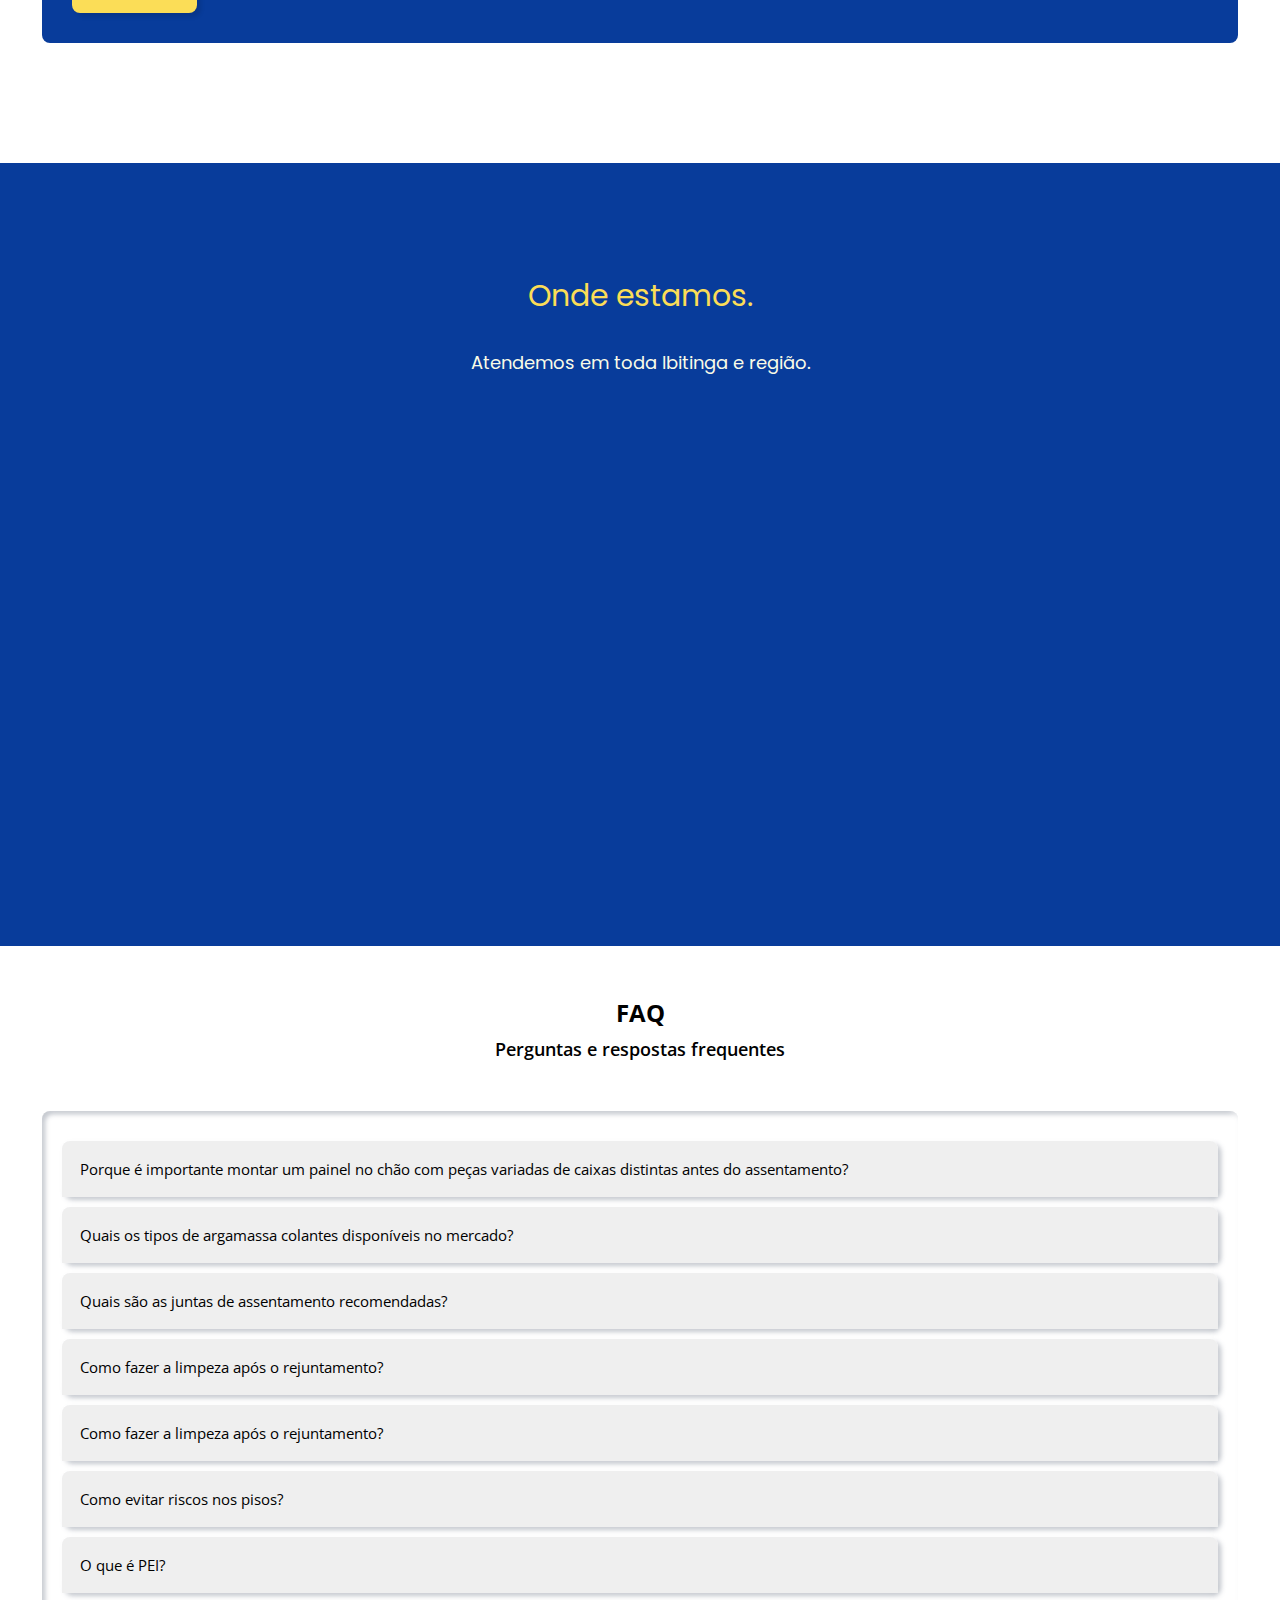
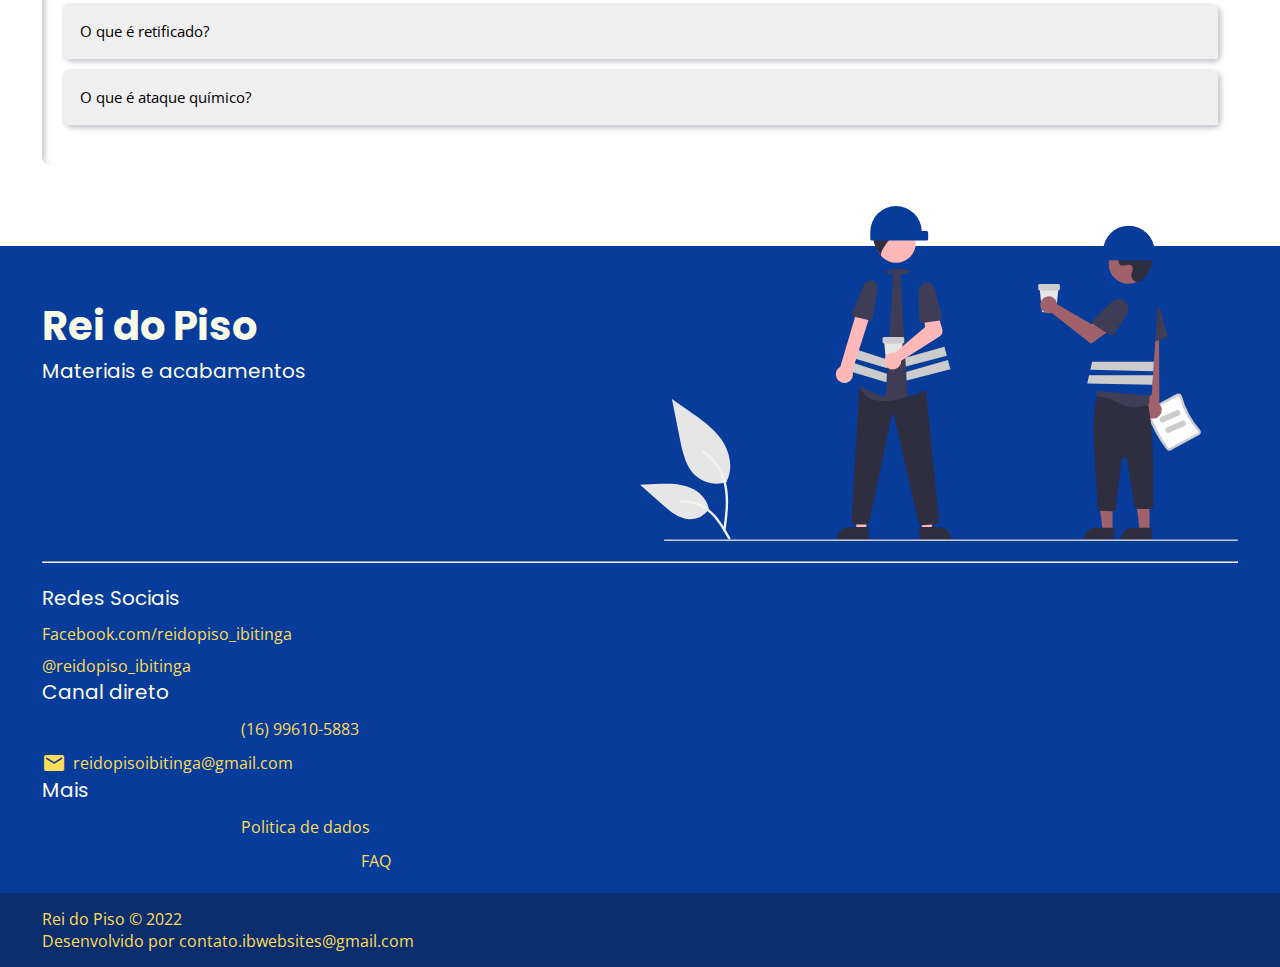
==== commit 5f75daed: "send mail add" ====
--- a/index.html
+++ b/index.html
@@ -457,7 +457,7 @@
                         <span>Ficou com alguma dúvida?</span>
                         <h2>Mande sua mensagem.</h2>
 
-                        <form class="form" action="">
+                        <form class="form" action="https://formsubmit.co/contato.ibwebsites@gmail.com" method="POST">
 
                             <label class="label">Nome</label>
                             <div class="control">
@@ -475,10 +475,19 @@
 
                             <label for="message" class="label">Mensagem</label>
                             <div class="control">
-                                <textarea class="textarea is-medium" placeholder="Escreva sua mensagem."></textarea>
-                            </div>
-
-
+                                <textarea 
+                                name="message"
+                                class="textarea is-medium" 
+                                placeholder="Escreva sua mensagem.">
+                            </textarea>
+                            </div>
+
+                            <input type="hidden" name="_next" value="http://127.0.0.1:5500/success.html">
+
+                            <input type="hidden" name="_autoresponse" value="Seu email foi recebido, obrigado por entrar em contato com Rei do Piso, vamos responder o mais rápido possível.">
+
+                            <input type="hidden" name="_template" value="table">
+                            
                             <div class="control mt-1 is-flex is-between">
                                 <button type="submit" class="button  is-my-primary is-right">
                                     Enviar
--- a/assets/css/global.css
+++ b/assets/css/global.css
@@ -37,6 +37,9 @@
     font-family: 'Open Sans', sans-serif;
     resize: none;
 }
+button{
+    transition: filter .5s;
+}
 
 input,
 textarea {
@@ -69,6 +72,16 @@
     border: var(--red);
     color: var(--text_light);
 }
+.is-my-secundary {
+    background: var(--primary_color);
+    border: var(--primary_color);
+    color: var(--text_light);
+}
+.is-my-secundary:hover {
+    filter:brightness(1.2);
+    color: var(--text_light);
+    transition: filter .5s;
+}
 
 .shadow {
     filter: drop-shadow(0px 4px 4px rgba(0, 0, 0, 0.25));
@@ -94,6 +107,7 @@
     box-shadow: .4rem .4rem .4rem  rgba(0, 0, 0, .11);
     transition: box-shadow ease .5s;
     cursor: pointer;
+    transition: filter .5s;
 }
 .button:hover {
     box-shadow: .2rem .2rem .2em  rgba(0, 0, 0, .11);
--- a/assets/css/main.css
+++ b/assets/css/main.css
@@ -435,9 +435,11 @@
     padding-right: .5rem;
 
 }
-#inspiration .box_inspiration_image{
+
+#inspiration .box_inspiration_image {
     flex: 2;
 }
+
 #inspiration .product_slide figure {
     margin-top: 5rem;
     flex: 1;
@@ -872,7 +874,55 @@
     margin-bottom: 1rem;
 }
 
-
+/* TELA SUCCESS ENVIO DE EMAIL  */
+main #emailSuccess {
+    background: var(--text_light);
+    width: 100%;
+    min-height: 100vh;
+}
+
+.success_img {
+    width: min(90rem, 100%);
+    background: var(--bg_light);
+    margin: 3rem auto;
+
+    padding: 2rem 0;
+    border-radius: .8rem;
+    /* background: #e0e0e0; */
+    box-shadow: 24px 24px 33px #c7c7c7,
+        -24px -24px 33px #f9f9f9;
+
+}
+
+.success_img .email_content {
+    display: flex;
+    flex-direction: column;
+    justify-content: center;
+    align-items: center;
+}
+
+.success_img .email_content img {
+    width: 40%;
+    margin-top: 2rem;
+    margin-bottom: 2rem;
+}
+
+.success_img .email_content h2 {
+    color: var(--text_title);
+    font-weight: 400;
+    font-family: 'Poppins', sans-serif;
+    font-size: 3rem;
+    margin: 2rem 0;
+    text-align: center;
+}
+
+.success_img .email_content span {
+    text-align: center;
+    font-weight: 600;
+    font-size: 1.8rem;
+    display: block;
+    margin-top: .8rem;
+}
 
 
 /* CONTAINR  */
--- a/assets/css/medias.css
+++ b/assets/css/medias.css
@@ -250,6 +250,10 @@
         display: block;
         width: 100%;
     }
+    .email_content a.button {
+      font-size: .8rem;
+      padding: .8rem 1.5rem; 
+    }
 
 
 
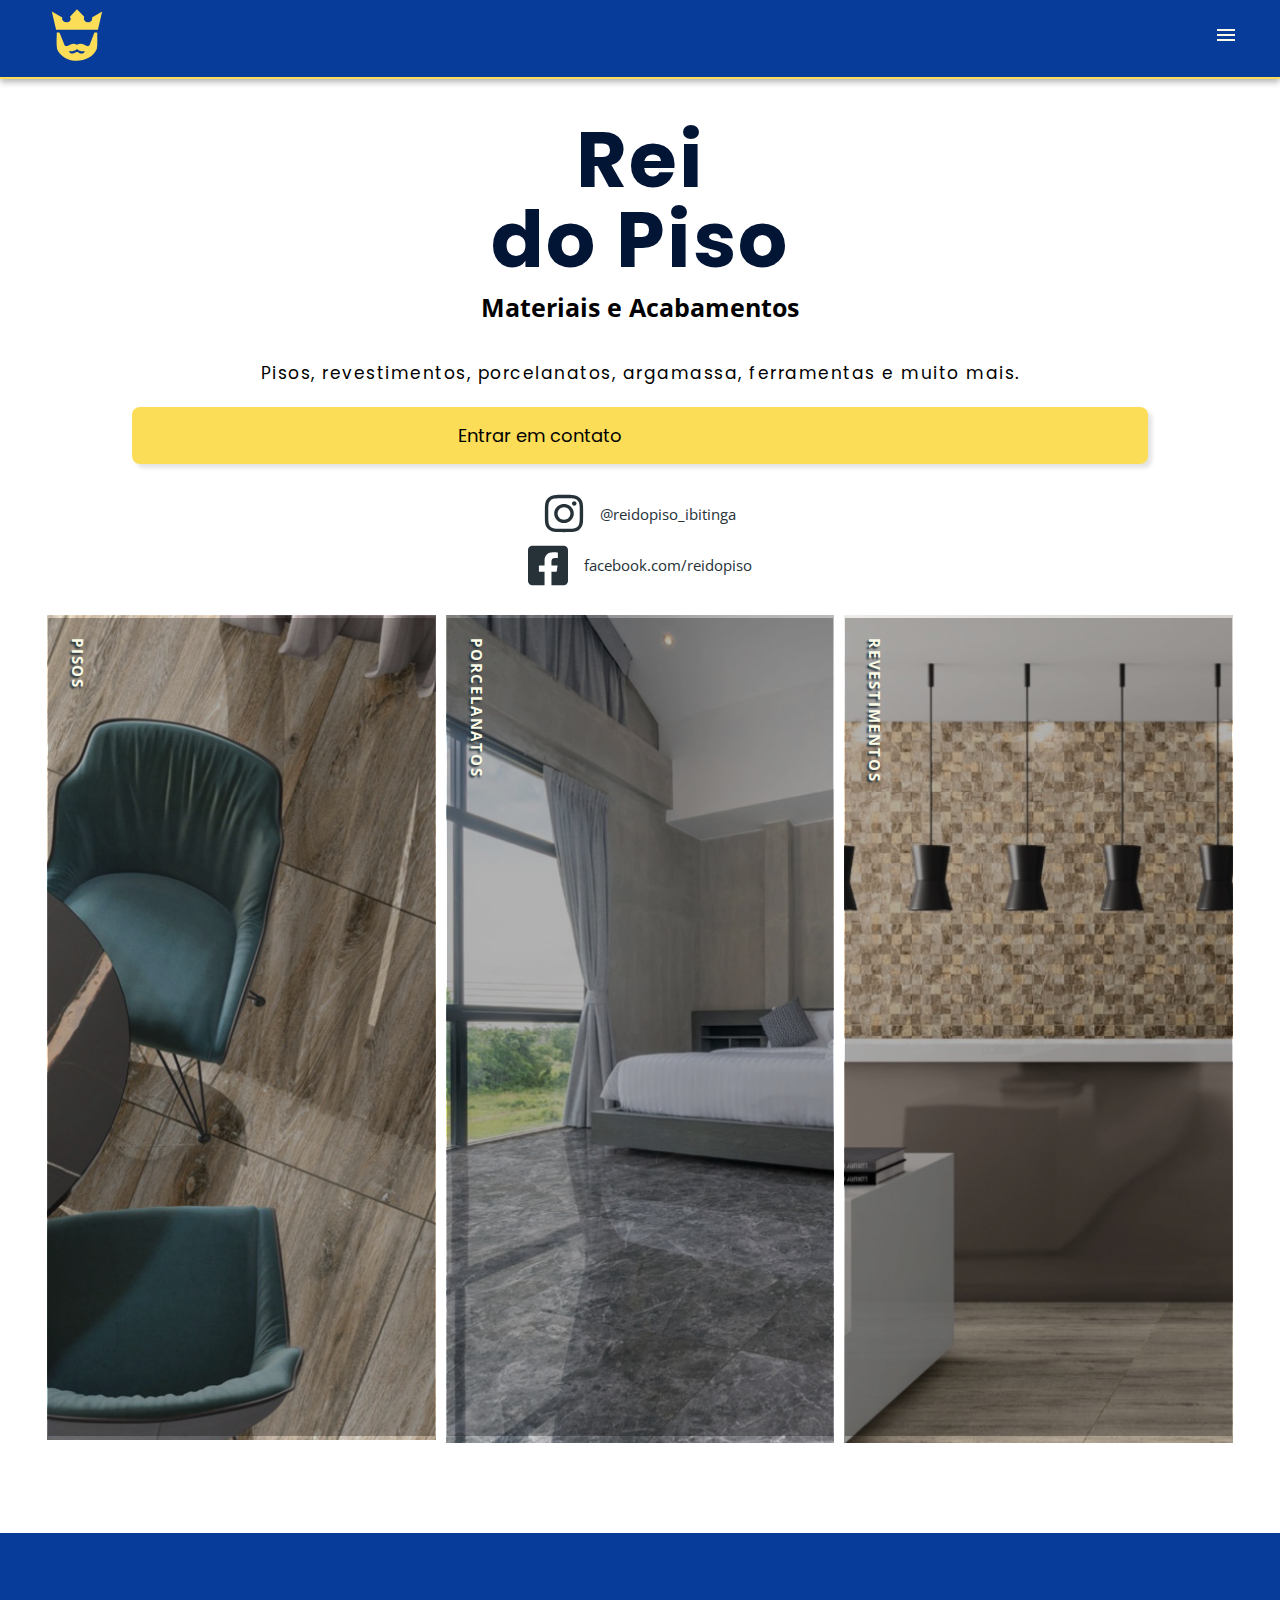
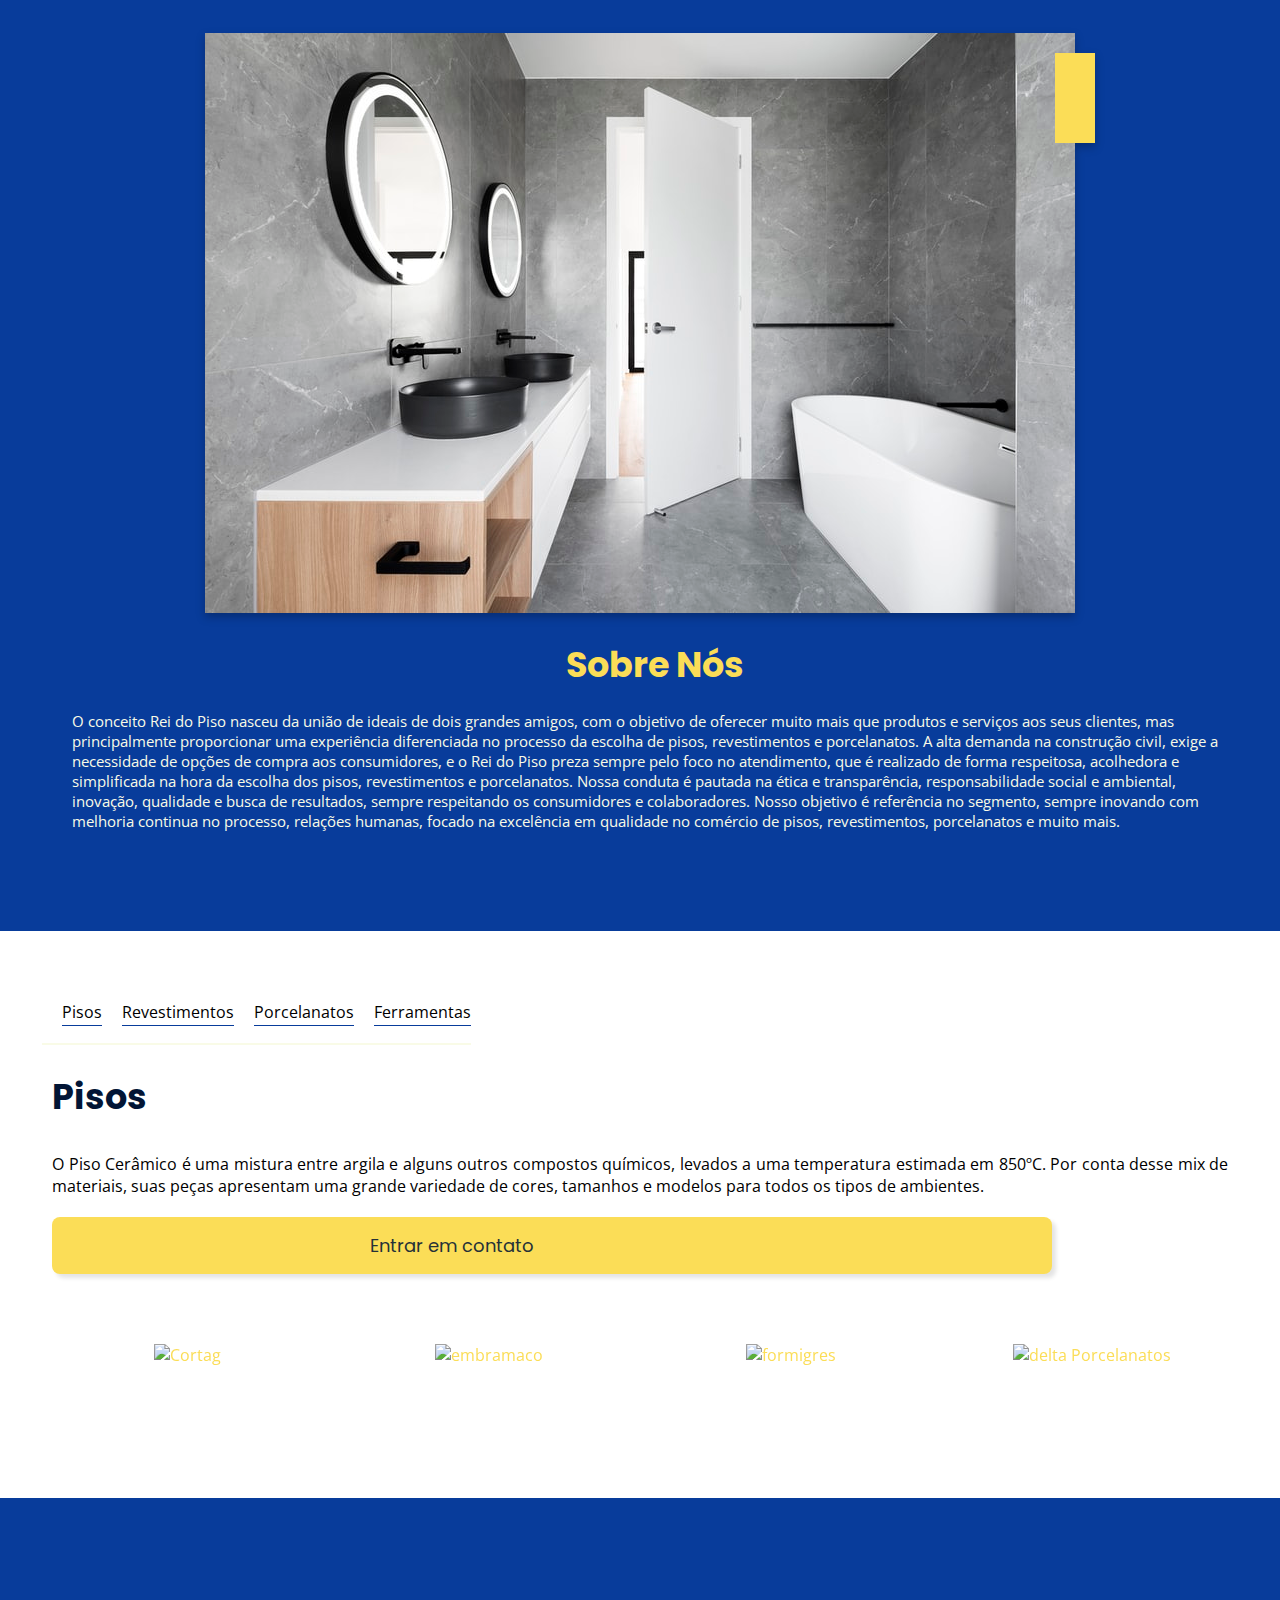
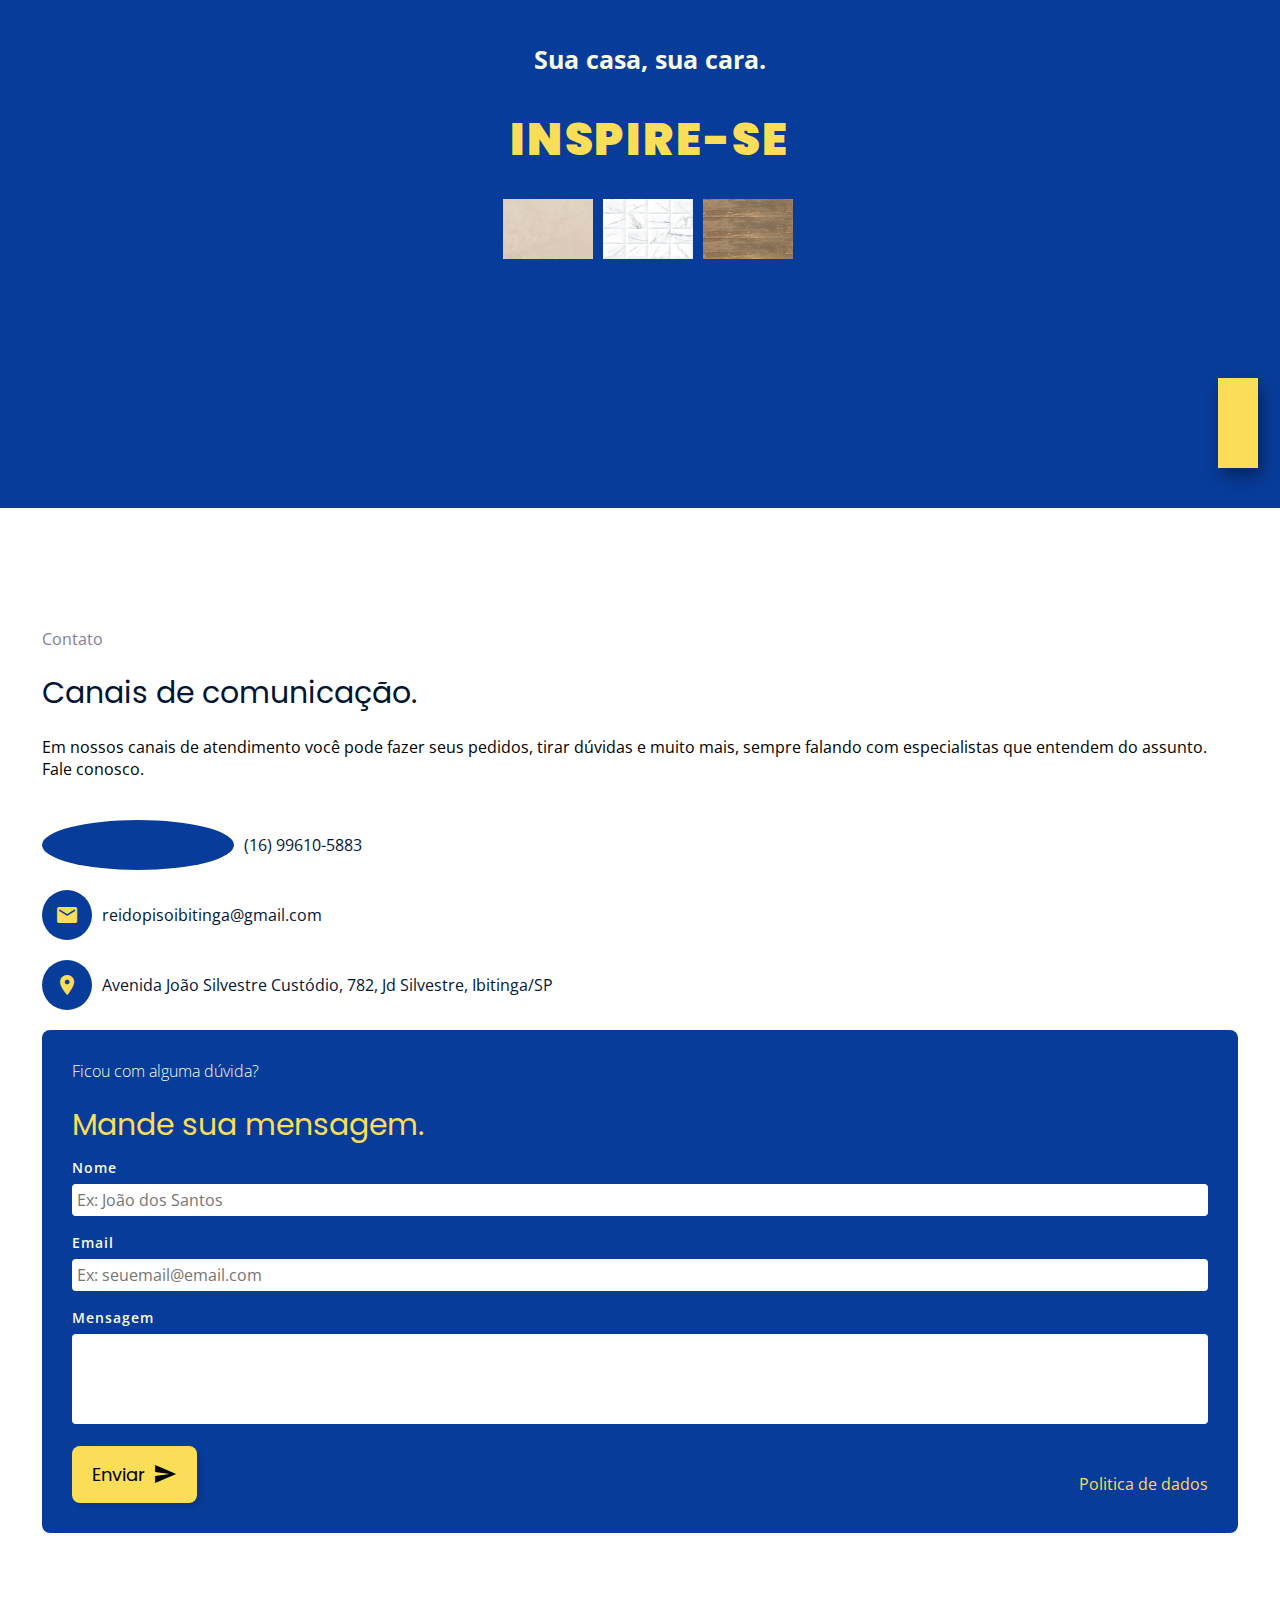
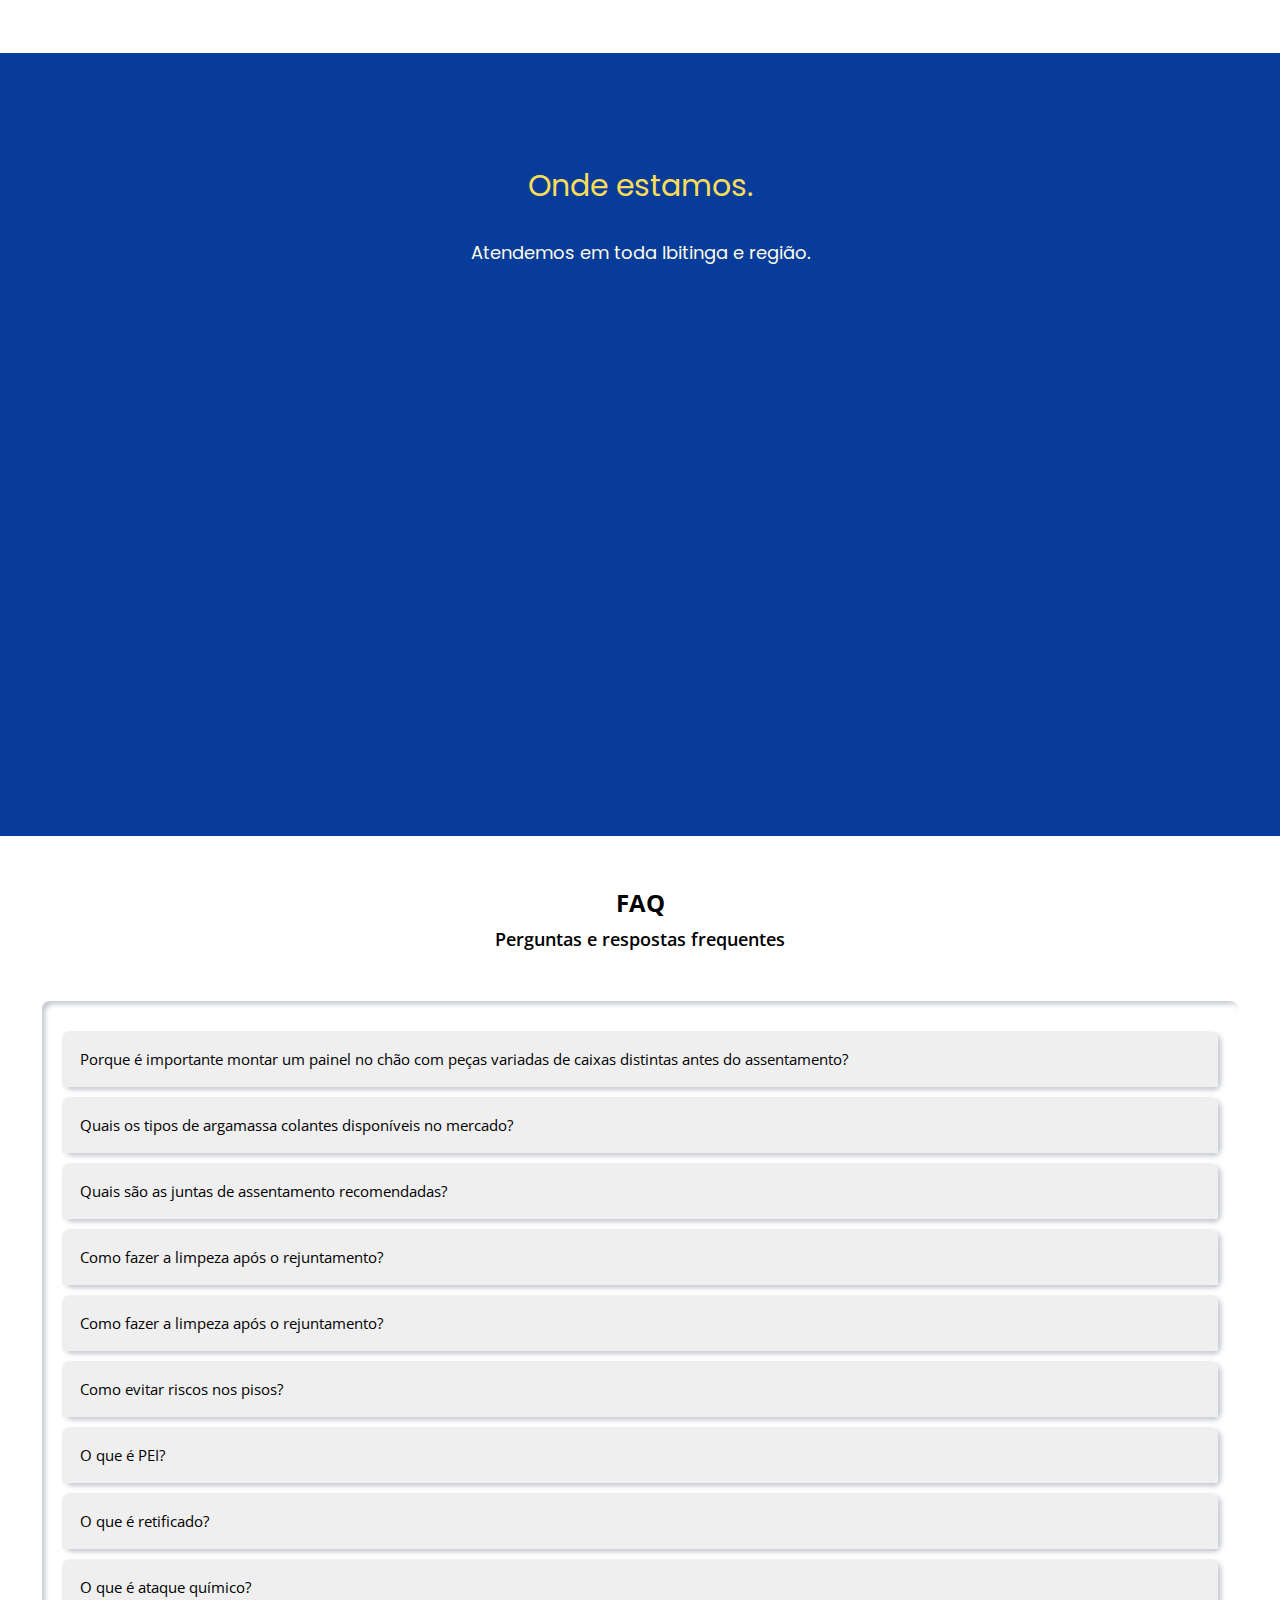
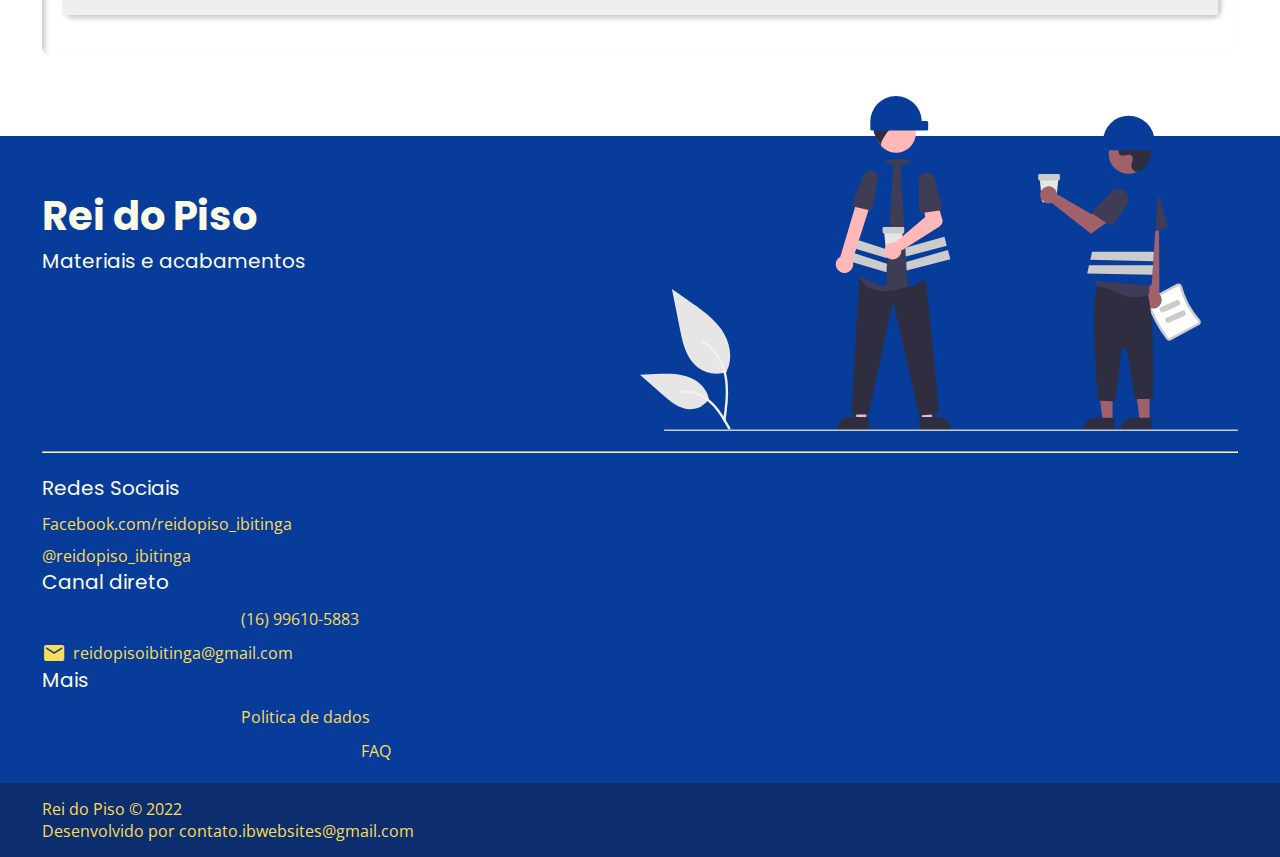
==== commit 95425e60: "Add news brands and whatsapp api" ====
--- a/index.html
+++ b/index.html
@@ -75,10 +75,12 @@
                         ferramentas e muito mais.
                     </p>
 
-                    <button class="button is-my-primary">
+                    <a href="https://api.whatsapp.com/send?phone=5516997029553&text=Olá%20estou%20entrando%20em%20contato%20através%20do%20Site.%20" 
+                    target="_blank"
+                    class="button is-my-primary">
                         Entrar em contato
                         <i class="material-icons">whatsapp</i>
-                    </button>
+                    </a>
 
                     <div class="content_social">
                         <div class="box_social">
@@ -91,7 +93,7 @@
                         <div class="box_social">
                             <img class="image is-24x24" src="./assets/img/icon-facebook-black.svg"
                                 alt="Link para o Facebook">
-                            <a href="">
+                            <a href="https://www.facebook.com/reidopisoibitinga" target="_black">
                                 facebook.com/reidopiso
                             </a>
                         </div>
@@ -226,10 +228,12 @@
                                 apresentam uma grande variedade de cores, tamanhos e modelos
                                 para todos os tipos de ambientes.
                             </p>
-                            <button class="button is-medium is-my-primary">
-                                Pedir informações
-                                <i class="material-icons">whatsapp</i>
-                            </button>
+                            <a href="https://api.whatsapp.com/send?phone=5516997029553&text=Olá,%20gostaria%20de%20em%20informações%20sobre%20os%20Pisos.%20" 
+                    target="_blank"
+                    class="button is-my-primary">
+                        Entrar em contato
+                        <i class="material-icons">whatsapp</i>
+                    </a>
                         </div>
                     </div>
 
@@ -248,10 +252,12 @@
                                 cerâmicas, pastilhas e pedras utilizadas para revestir
                                 as paredes, deixando qualquer ambiente com ar de sofisticação.
                             </p>
-                            <button class="button is-medium is-my-primary">
-                                Pedir informações
+                            <a href="https://api.whatsapp.com/send?phone=5516997029553&text=Olá,%20gostaria%20de%20em%20informações%20sobre%20os%20Revestimentos.%20" 
+                            target="_blank"
+                            class="button is-my-primary">
+                                Entrar em contato
                                 <i class="material-icons">whatsapp</i>
-                            </button>
+                            </a>
                         </div>
                     </div>
 
@@ -277,10 +283,12 @@
                                 areias, caulins e aditivos, quando o fabricante julgar
                                 necessário.
                             </p>
-                            <button class="button is-medium is-my-primary">
-                                Pedir informações
+                            <a href="https://api.whatsapp.com/send?phone=5516997029553&text=Olá,%20gostaria%20de%20em%20informações%20sobre%20os%20Porcelanatos.%20" 
+                            target="_blank"
+                            class="button is-my-primary">
+                                Entrar em contato
                                 <i class="material-icons">whatsapp</i>
-                            </button>
+                            </a>
                         </div>
                     </div>
 
@@ -301,10 +309,12 @@
                                 agilidade e precisão, trazendo economia de tempo e
                                 aumentando a qualidade da mão de obra.
                             </p>
-                            <button class="button is-medium is-my-primary">
-                                Pedir informações
+                            <a href="https://api.whatsapp.com/send?phone=5516997029553&text=Olá,%20gostaria%20de%20em%20informações%20sobre%20as%20Ferramentas.%20" 
+                            target="_blank"
+                            class="button is-my-primary">
+                                Entrar em contato
                                 <i class="material-icons">whatsapp</i>
-                            </button>
+                            </a>
                         </div>
                     </div>
 
@@ -316,42 +326,78 @@
                         <div>
                             <div class="slide_box ">
                                 <figure class="image is-128x128">
-                                    <img src="./assets/img/brands/brands1.png">
-                                </figure>
-                            </div>
-                        </div>
-                        <div>
-                            <div class="slide_box ">
-                                <figure class="image is-128x128">
-                                    <img src="./assets/img/brands/brands2.png">
-                                </figure>
-                            </div>
-                        </div>
-                        <div>
-                            <div class="slide_box ">
-                                <figure class="image is-128x128">
-                                    <img src="./assets/img/brands/brands3.png">
-                                </figure>
-                            </div>
-                        </div>
-                        <div>
-                            <div class="slide_box ">
-                                <figure class="image is-128x128">
-                                    <img src="./assets/img/brands/brands1.png">
-                                </figure>
-                            </div>
-                        </div>
-                        <div>
-                            <div class="slide_box ">
-                                <figure class="image is-128x128">
-                                    <img src="./assets/img/brands/brands3.png">
-                                </figure>
-                            </div>
-                        </div>
-                        <div>
-                            <div class="slide_box ">
-                                <figure class="image is-128x128">
-                                    <img src="./assets/img/brands/brands2.png">
+                                    <img src="./assets/img/brands/brand-images/cortag.png" alt="Cortag">
+                                </figure>
+                            </div>
+                        </div>
+                        <div>
+                            <div class="slide_box ">
+                                <figure class="image is-128x128">
+                                    <img src="./assets/img/brands/brand-images/embramaco.png" alt="embramaco">
+                                  
+                                </figure>
+                            </div>
+                        </div>
+                        <div>
+                            <div class="slide_box ">
+                                <figure class="image is-128x128">
+                                    <img src="./assets/img/brands/brand-images/formigres.png" alt="formigres">                              
+                                </figure>
+                            </div>
+                        </div>
+                        <div>
+                            <div class="slide_box ">
+                                <figure class="image is-128x128">
+                                    <img src="./assets/img/brands/brand-images/delta.png" alt="delta Porcelanatos">                          
+                                </figure>
+                            </div>
+                        </div>
+                        <div>
+                            <div class="slide_box ">
+                                <figure class="image is-128x128">
+                                    <img src="./assets/img/brands/brand-images/kerakoll.png" alt="kerakoll">
+                                </figure>
+                            </div>
+                        </div>
+                        <div>
+                            <div class="slide_box ">
+                                <figure class="image is-128x128">
+                                    <img src="./assets/img/brands/brand-images/savane.png" alt="savane Ceramica">                                  
+                                </figure>
+                            </div>
+                        </div>
+                        <div>
+                            <div class="slide_box ">
+                                <figure class="image is-128x128">
+                                    <img src="./assets/img/brands/brand-images/golden.png" alt="Star Golden">                                  
+                                </figure>
+                            </div>
+                        </div>
+                        <div>
+                            <div class="slide_box ">
+                                <figure class="image is-128x128">
+                                    <img src="./assets/img/brands/brand-images/viaarpia.png" alt="Via Arpia">                                                                           
+                                </figure>
+                            </div>
+                        </div>
+                        <div>
+                            <div class="slide_box ">
+                                <figure class="image is-128x128">
+                                    <img src="./assets/img/brands/brand-images/left.png" alt="Lef">                                                                         
+                                </figure>
+                            </div>
+                        </div>
+                        <div>
+                            <div class="slide_box ">
+                                <figure class="image is-128x128">
+                                    <img src="./assets/img/brands/brand-images/lume.png" alt="Grupo Lume ceramica">                                                                         
+                                </figure>
+                            </div>
+                        </div>
+                        <div>
+                            <div class="slide_box ">
+                                <figure class="image is-128x128">
+                                    <img src="./assets/img/brands/brand-images/rox.png" alt="Rox Ceramica">                                                                         
                                 </figure>
                             </div>
                         </div>
--- a/assets/css/main.css
+++ b/assets/css/main.css
@@ -94,8 +94,10 @@
     padding: .9rem;
 }
 
-.hero_caption button {
+.hero_caption a.button {
     margin-bottom: 2rem;
+    color: var(--text_dark);
+    width: 85%;
 }
 
 .box_social {
@@ -341,8 +343,10 @@
     margin-bottom: 3rem;
 }
 
-.tab_services button {
+.tab_services a.button {
     margin-top: 2rem;
+    color: var(--text_black);
+    width: 85%;
 }
 
 .box_slide {
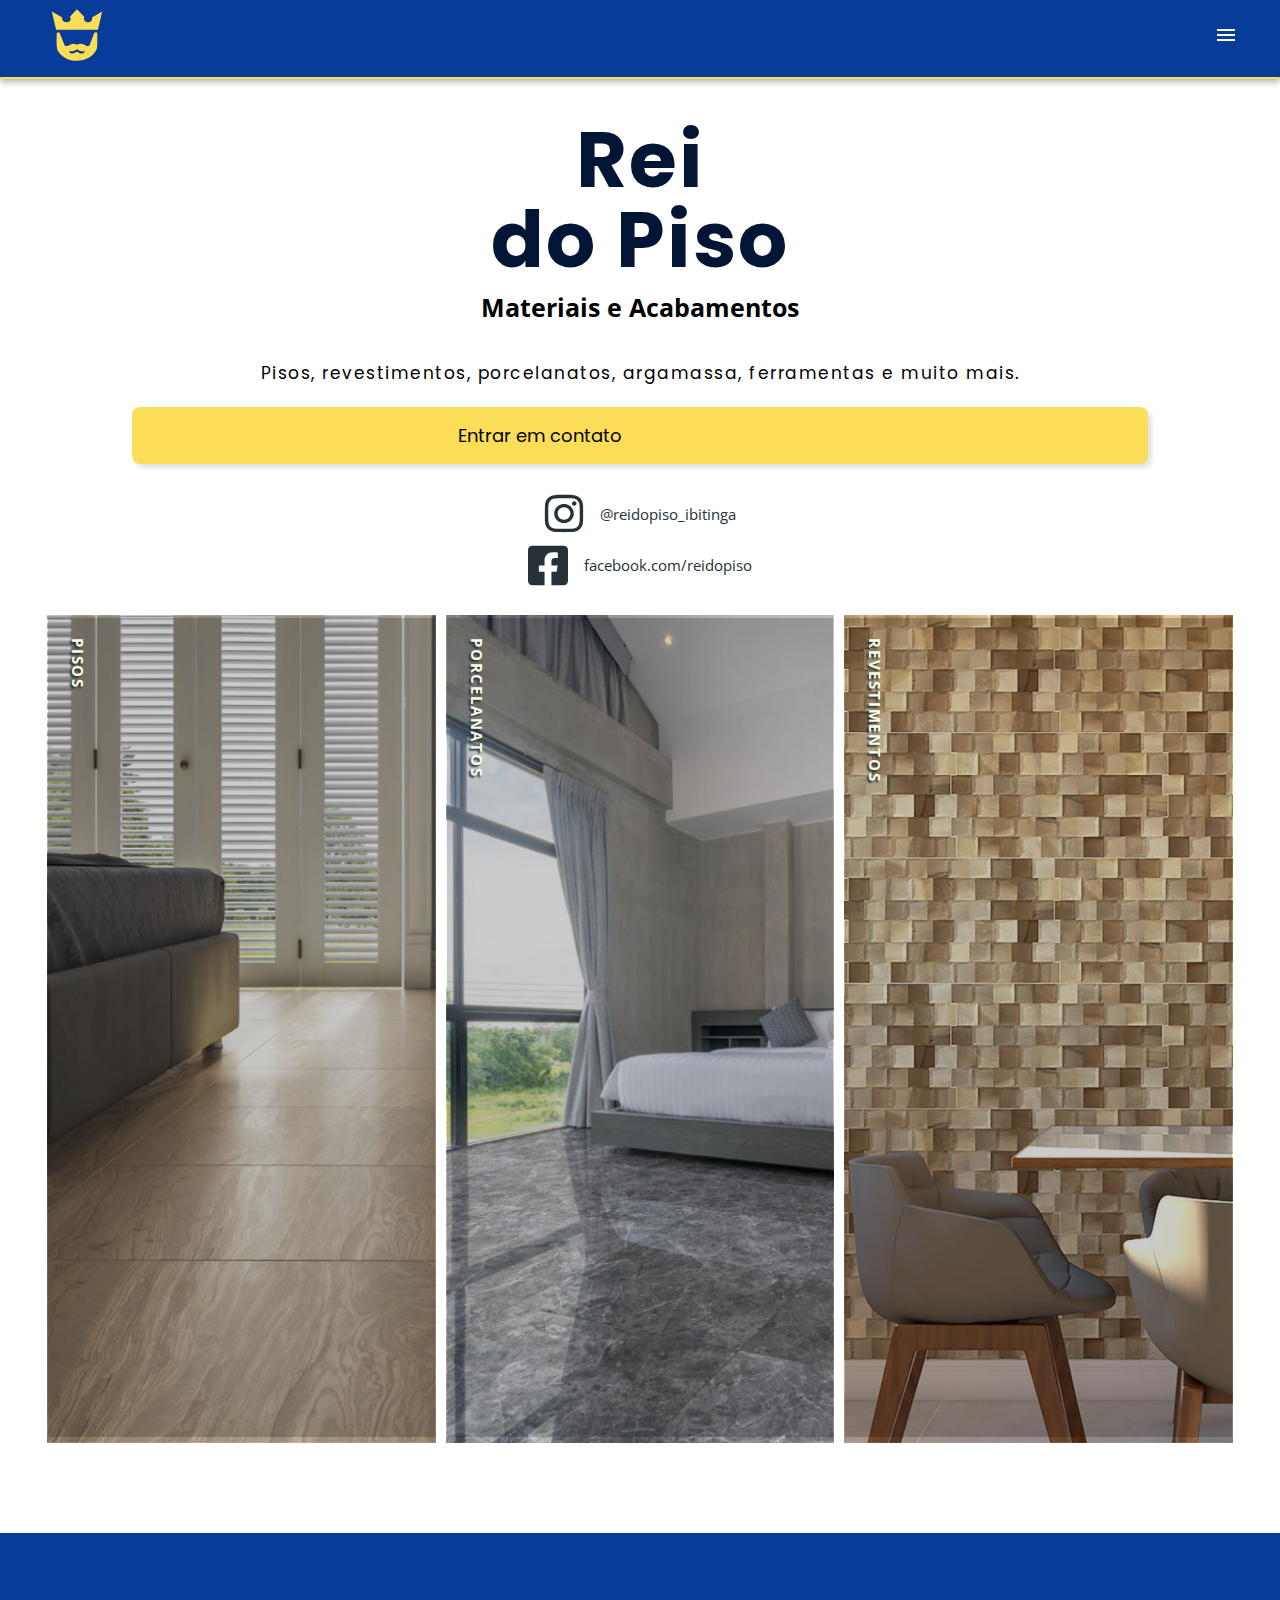
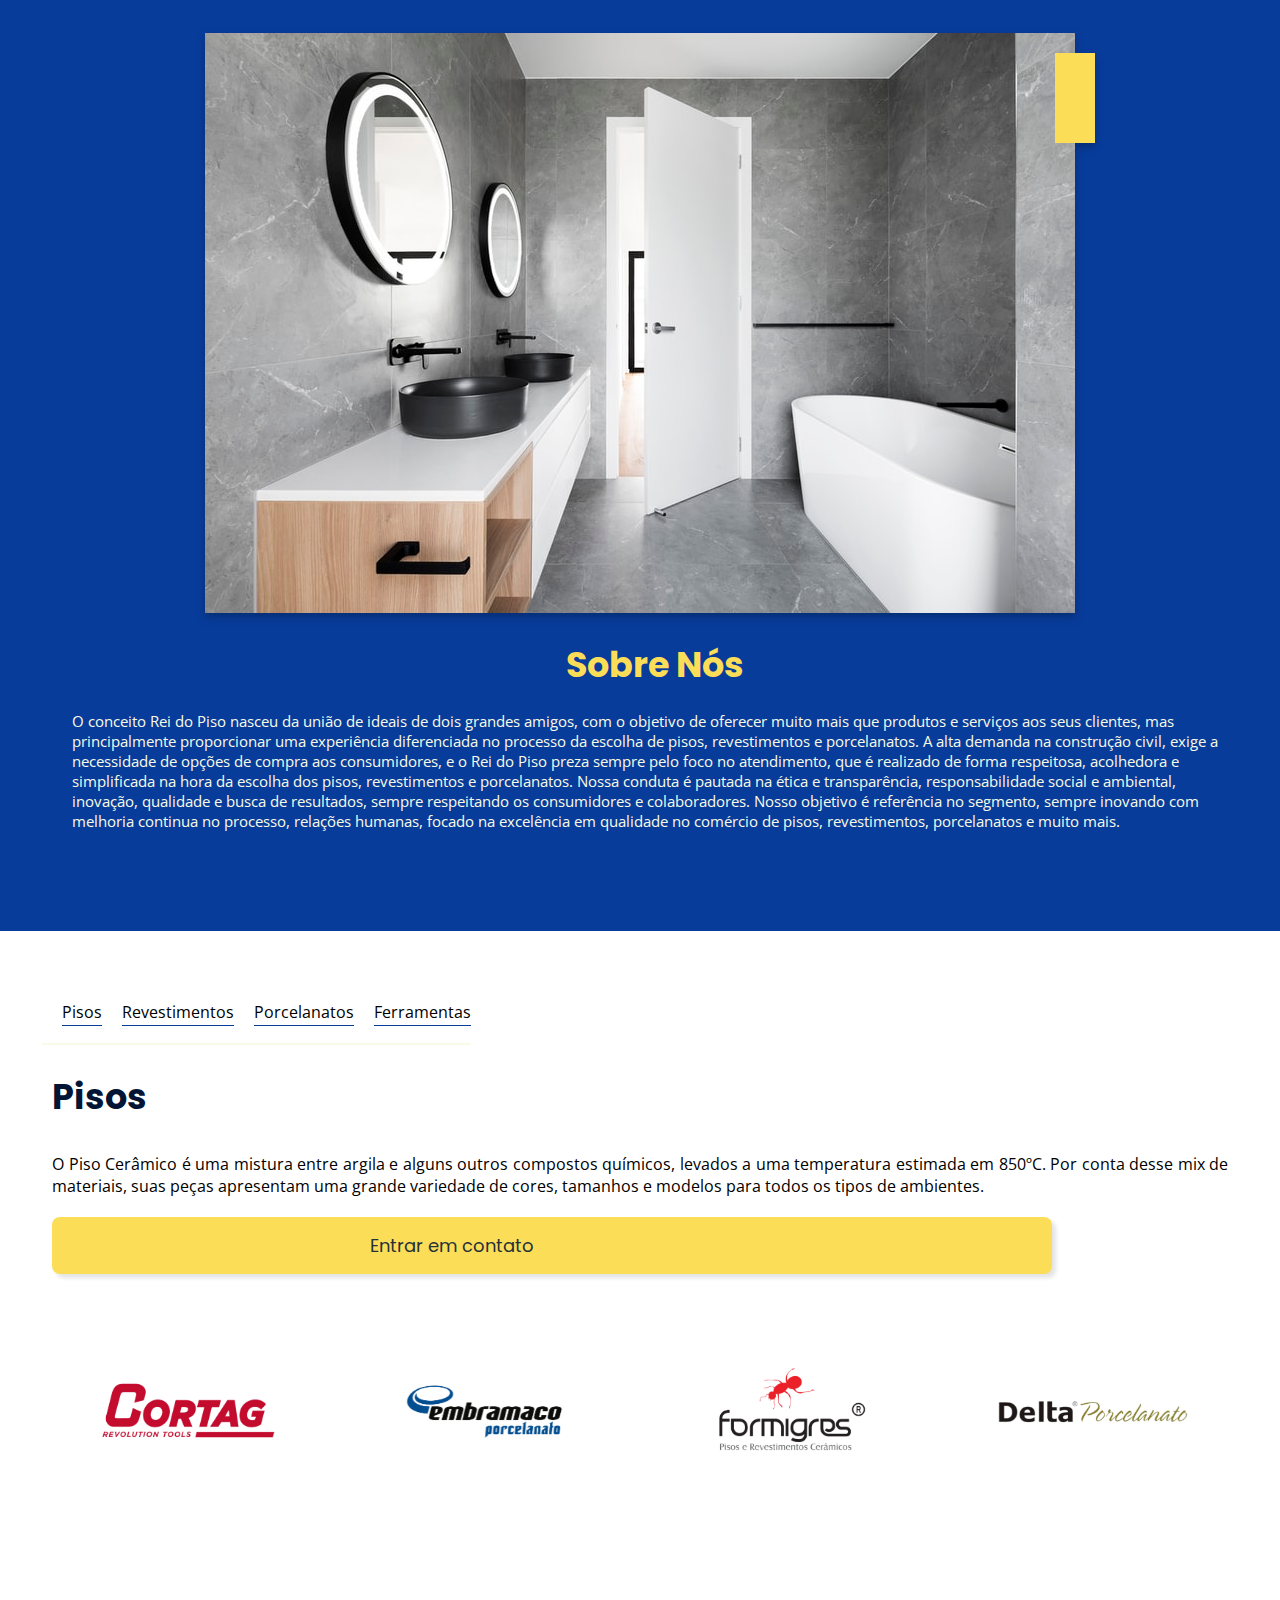
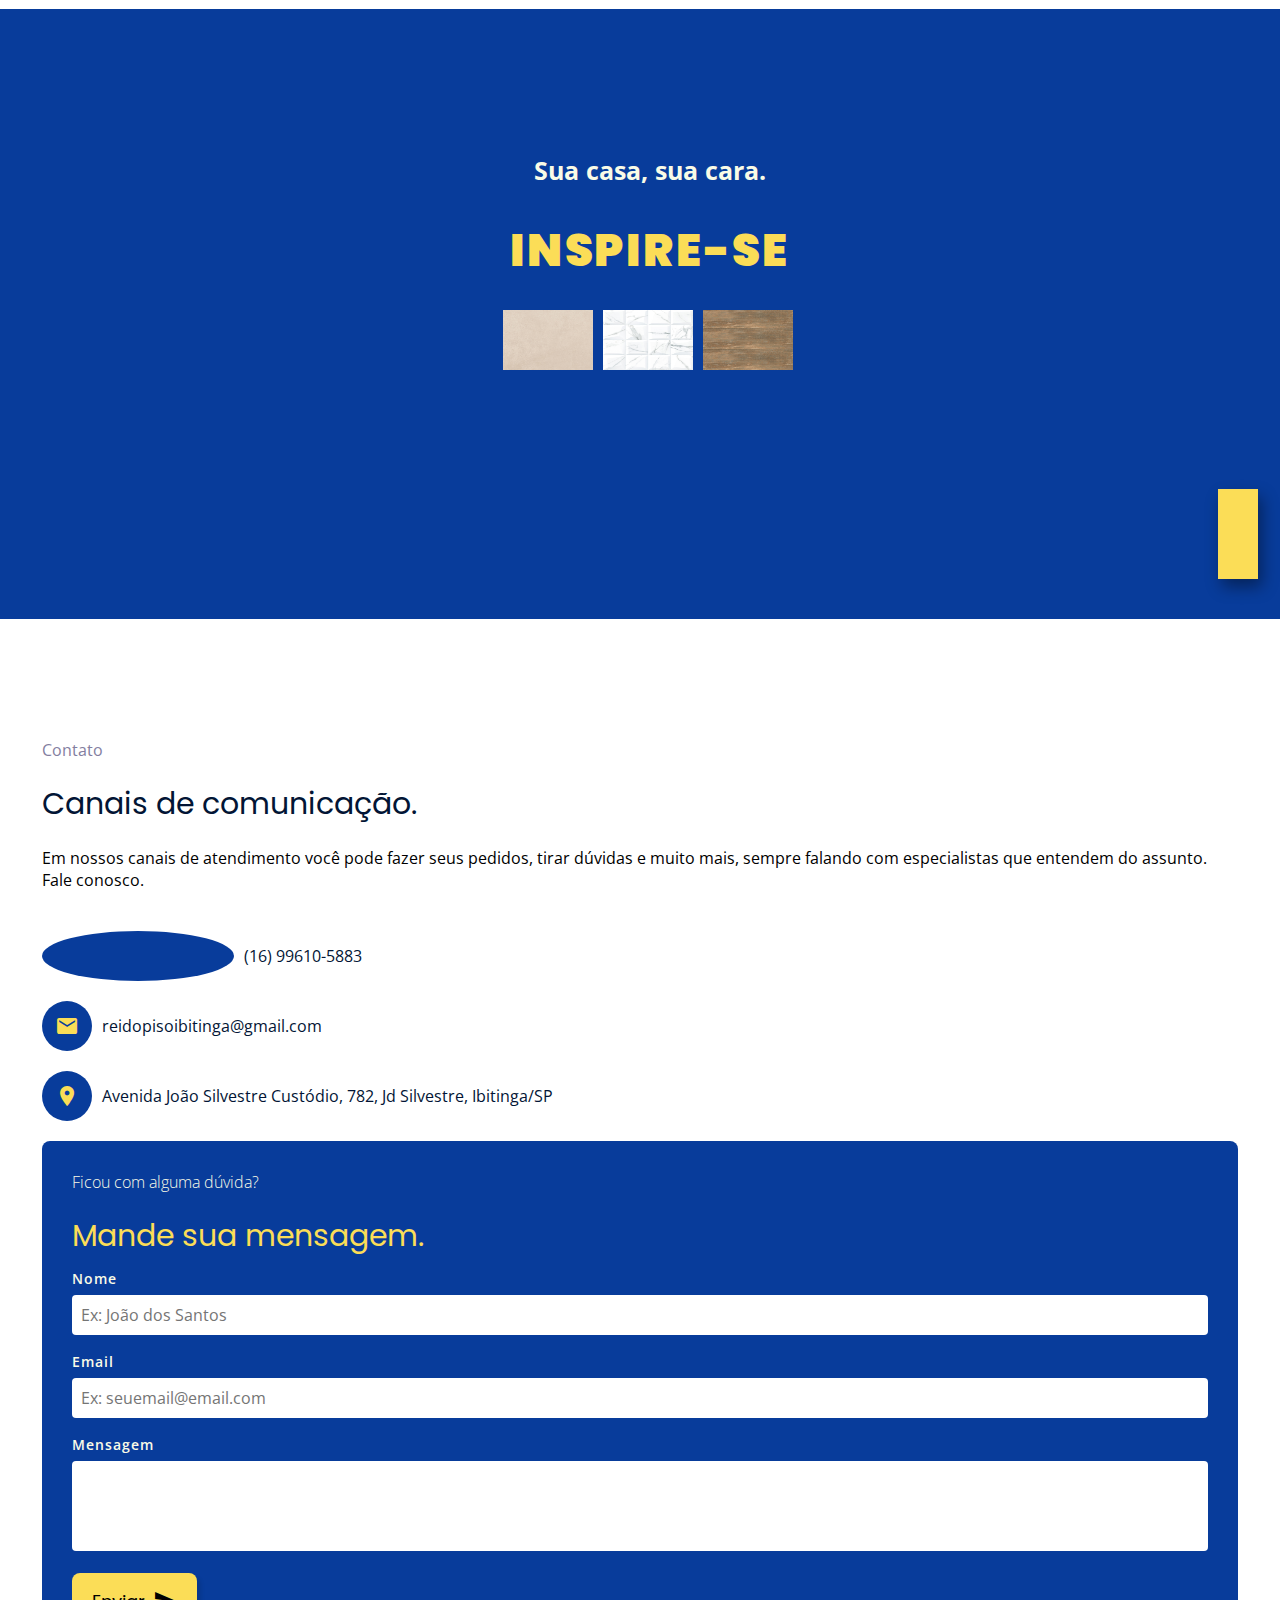
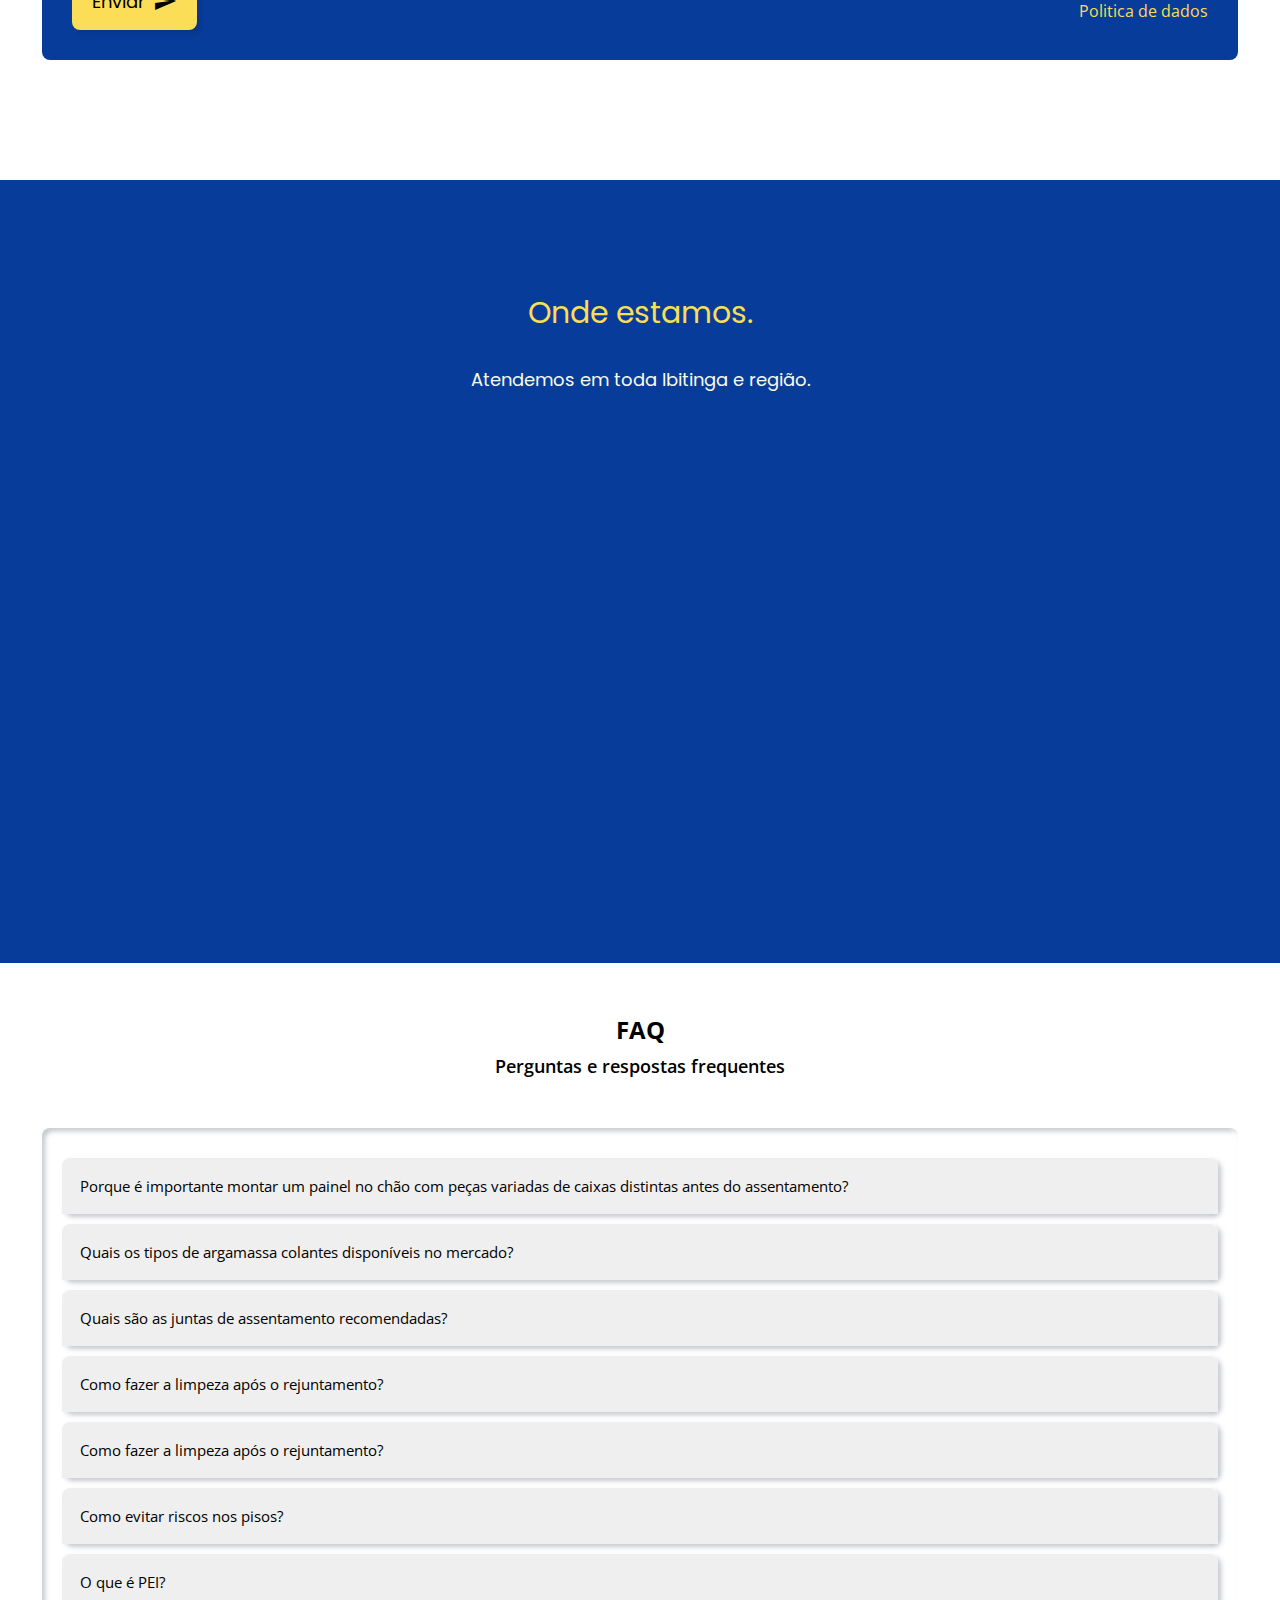
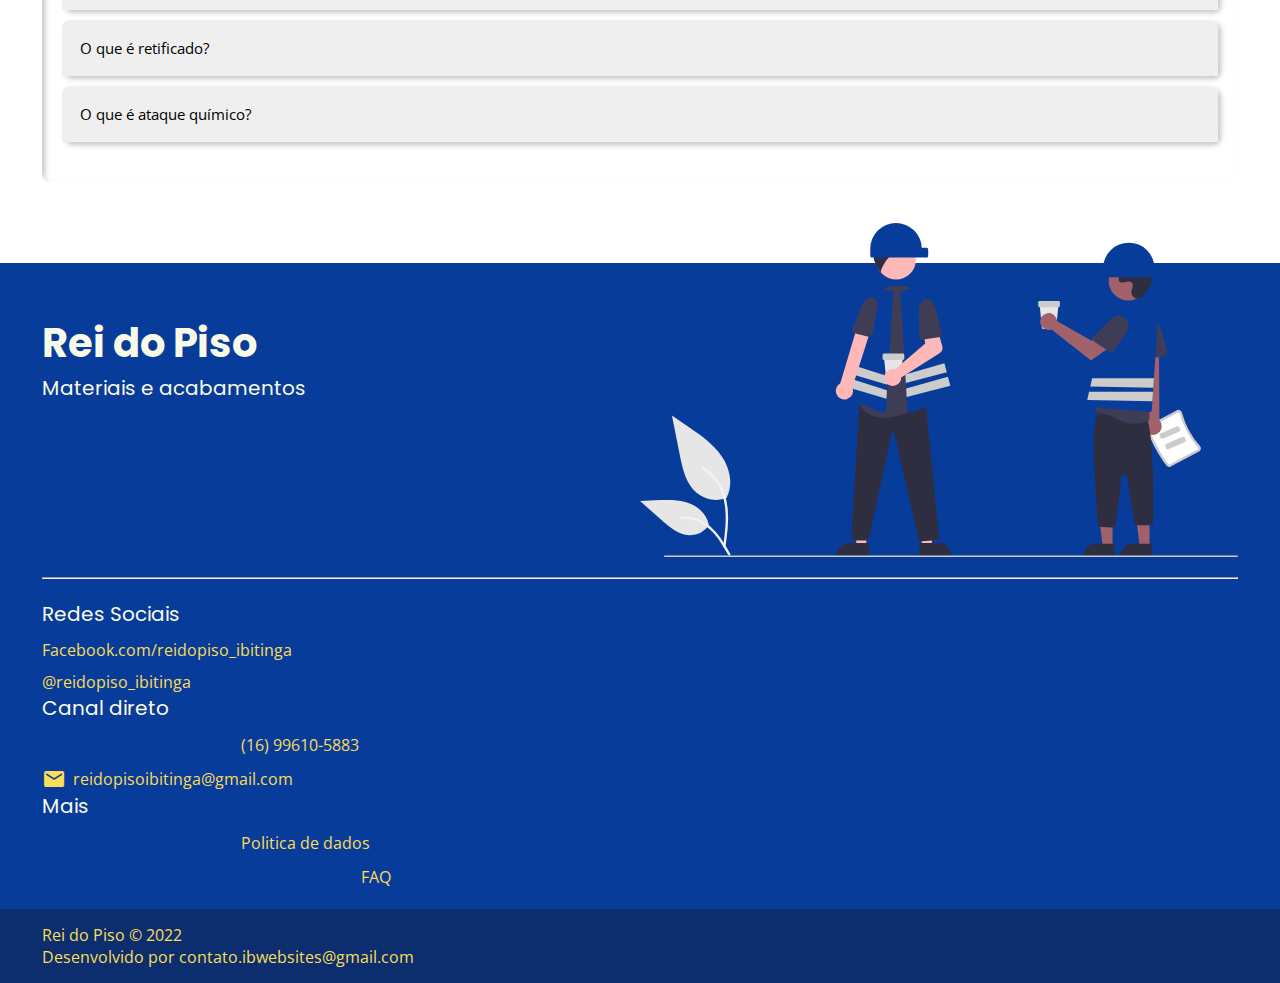
==== commit 63d77734: "Add news images" ====
--- a/index.html
+++ b/index.html
@@ -5,7 +5,9 @@
     <meta charset="UTF-8">
     <meta http-equiv="X-UA-Compatible" content="IE=edge">
     <meta name="viewport" content="width=device-width, initial-scale=1.0">
-    <title>Rei do Piso - Home</title>
+    <title>Rei do Piso-Materiais e acabamentos</title>
+
+    <link rel="shortcut icon" href="./assets/img/favico.svg">
 
     <link href="https://fonts.googleapis.com/icon?family=Material+Icons" rel="stylesheet">
 
@@ -164,7 +166,7 @@
                     <div class="box_service">
                         <div class="service_item">
                             <div class="service_icon">
-                                <i class="material-icons">handyman</i>
+                                <i class="material-icons">label_important</i>
                             </div>
                             <div class="service_caption">
                                 <span id="active" onclick="openTab('pisos')" class="trigger_tab">
@@ -177,7 +179,7 @@
 
                         <div class="service_item">
                             <div class="service_icon">
-                                <i class="material-icons">handyman</i>
+                                <i class="material-icons">label_important</i>
                             </div>
                             <div class="service_caption">
                                 <span onclick="openTab('revestimentos')" class="trigger_tab">
@@ -189,7 +191,7 @@
 
                         <div class="service_item">
                             <div class="service_icon">
-                                <i class="material-icons">handyman</i>
+                                <i class="material-icons">label_important</i>
                             </div>
                             <div class="service_caption">
                                 <span onclick="openTab('porcelanatos')" class="trigger_tab">
@@ -200,7 +202,7 @@
                         </div>
                         <div class="service_item">
                             <div class="service_icon">
-                                <i class="material-icons">handyman</i>
+                                <i class="material-icons">label_important</i>
                             </div>
                             <div class="service_caption">
                                 <span onclick="openTab('ferramentas')" class="trigger_tab">
@@ -362,7 +364,21 @@
                         <div>
                             <div class="slide_box ">
                                 <figure class="image is-128x128">
+                                    <img src="./assets/img/brands/brand-images/viarosa.png" alt="Via Rosa Porcelanato">
+                                </figure>
+                            </div>
+                        </div>
+                        <div>
+                            <div class="slide_box ">
+                                <figure class="image is-128x128">
                                     <img src="./assets/img/brands/brand-images/savane.png" alt="savane Ceramica">                                  
+                                </figure>
+                            </div>
+                        </div>
+                        <div>
+                            <div class="slide_box ">
+                                <figure class="image is-128x128">
+                                    <img src="./assets/img/brands/brand-images/duragres.png" alt="Duragres">                                  
                                 </figure>
                             </div>
                         </div>
--- a/assets/css/global.css
+++ b/assets/css/global.css
@@ -45,7 +45,7 @@
 textarea {
     width: 100%;
     outline: none;
-    padding: .5rem;
+    padding: .9rem;
     border-radius: .4rem;
     border:none;
     margin-bottom: .7rem;
--- a/assets/css/main.css
+++ b/assets/css/main.css
@@ -147,7 +147,7 @@
 
 .box_opacity {
     position: absolute;
-    background: rgb(0, 0, 0, 0.3);
+    background: rgb(0, 0, 0, 0.2);
     width: 97%;
     /* width: 25%; */
     min-height: 97%;
@@ -160,7 +160,7 @@
 
 .box_opacity:hover {
     transition: ease 1s;
-    background: rgb(8, 60, 155, 0.8);
+    background: rgb(0, 0, 0, 0.6);
 }
 
 .box_opacity_true {
@@ -278,8 +278,8 @@
 }
 
 .service_icon {
-    width: 6rem;
-    height: 6rem;
+    min-width: 5rem;
+    min-height: 5rem;
     border-radius: 50%;
     background: var(--primary_color);
     display: flex;
@@ -431,6 +431,7 @@
     top: 15rem;
     z-index: 999;
     color: var(--text_details);
+    margin-bottom: 0;
 }
 
 #inspiration .product_slide {
